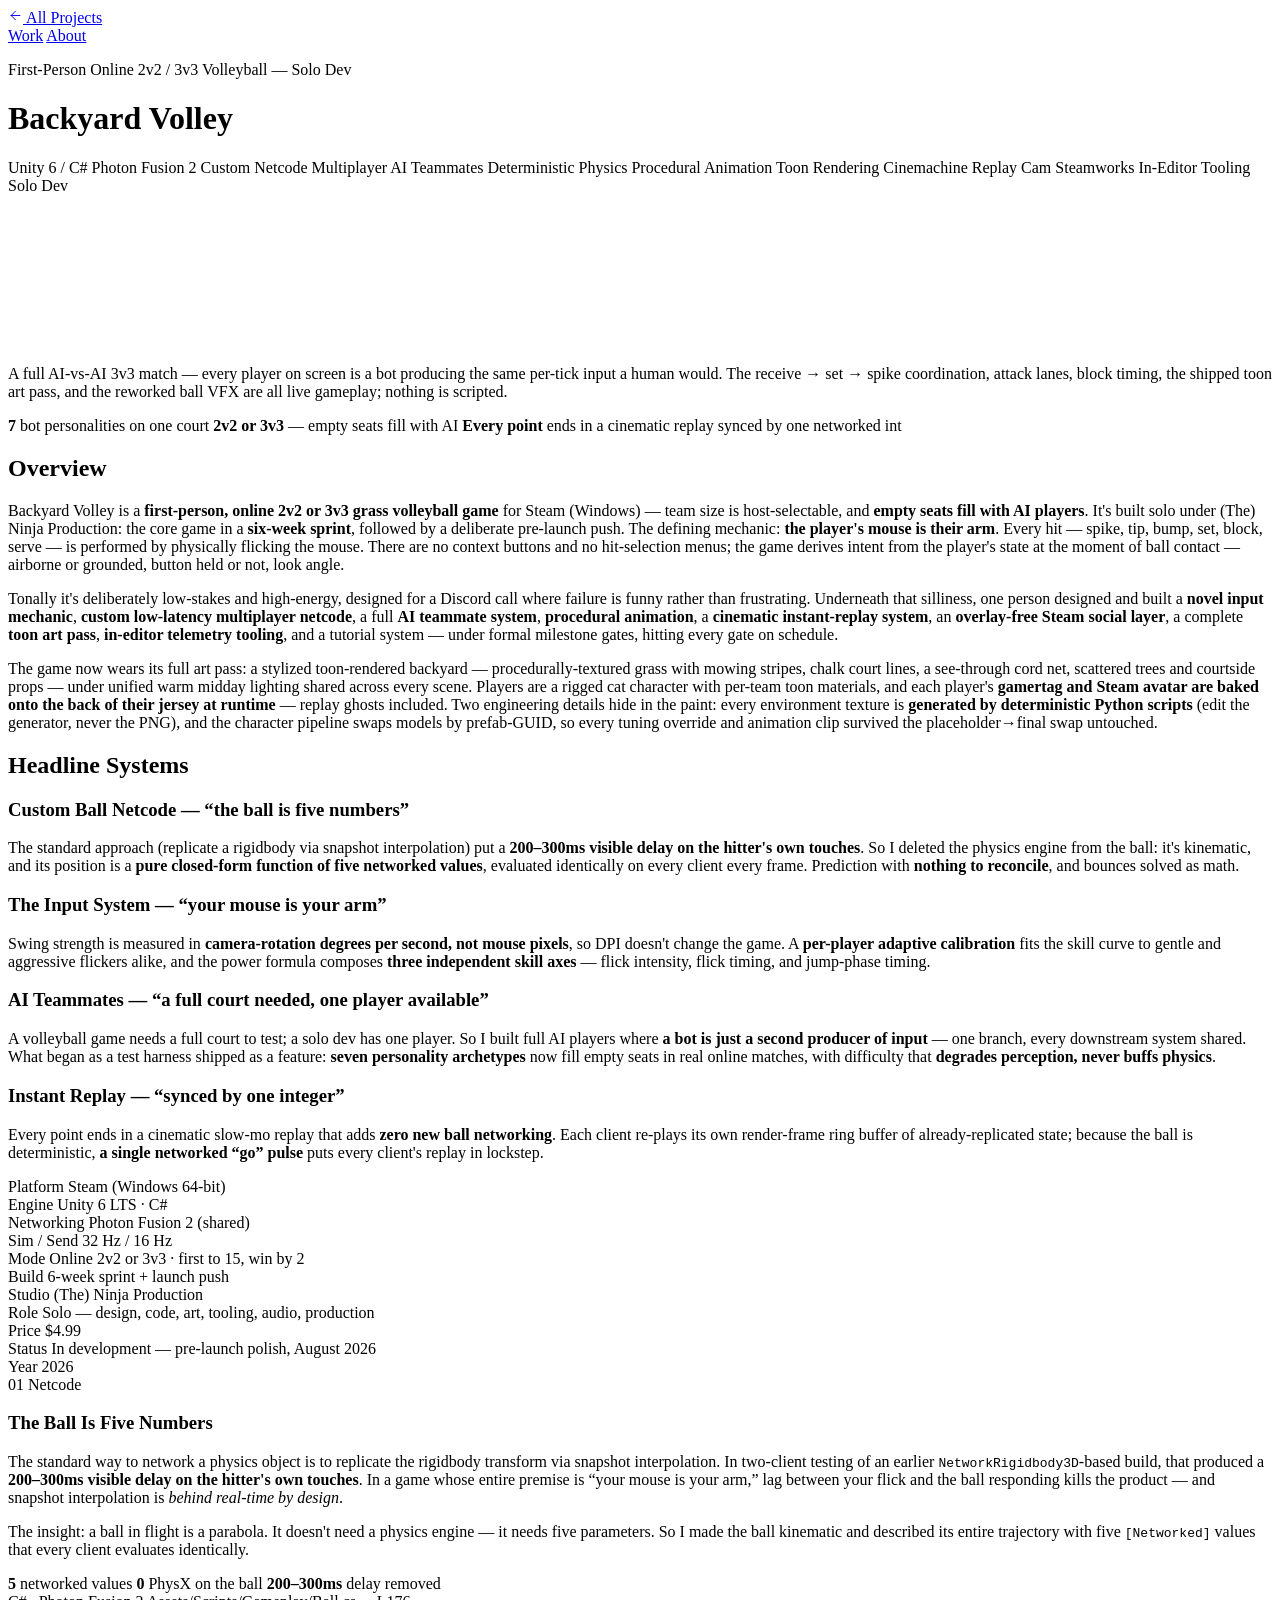
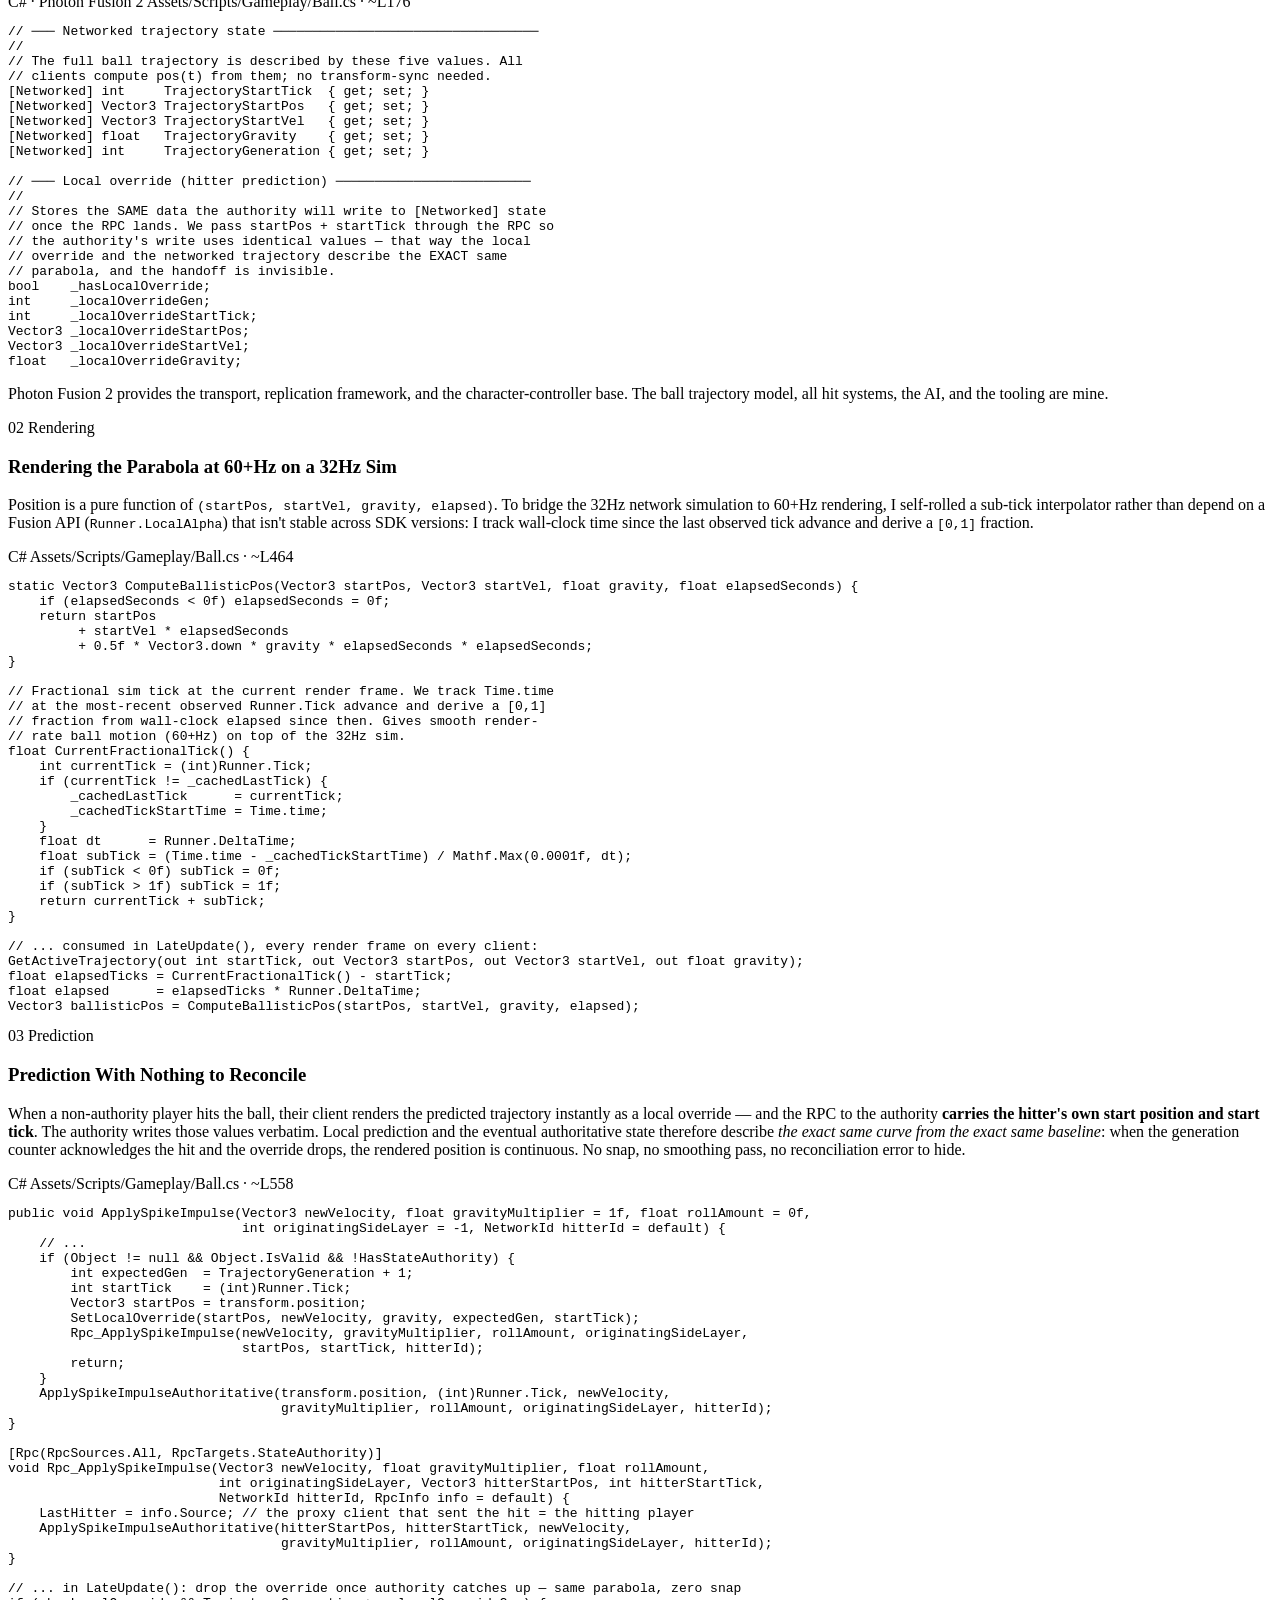
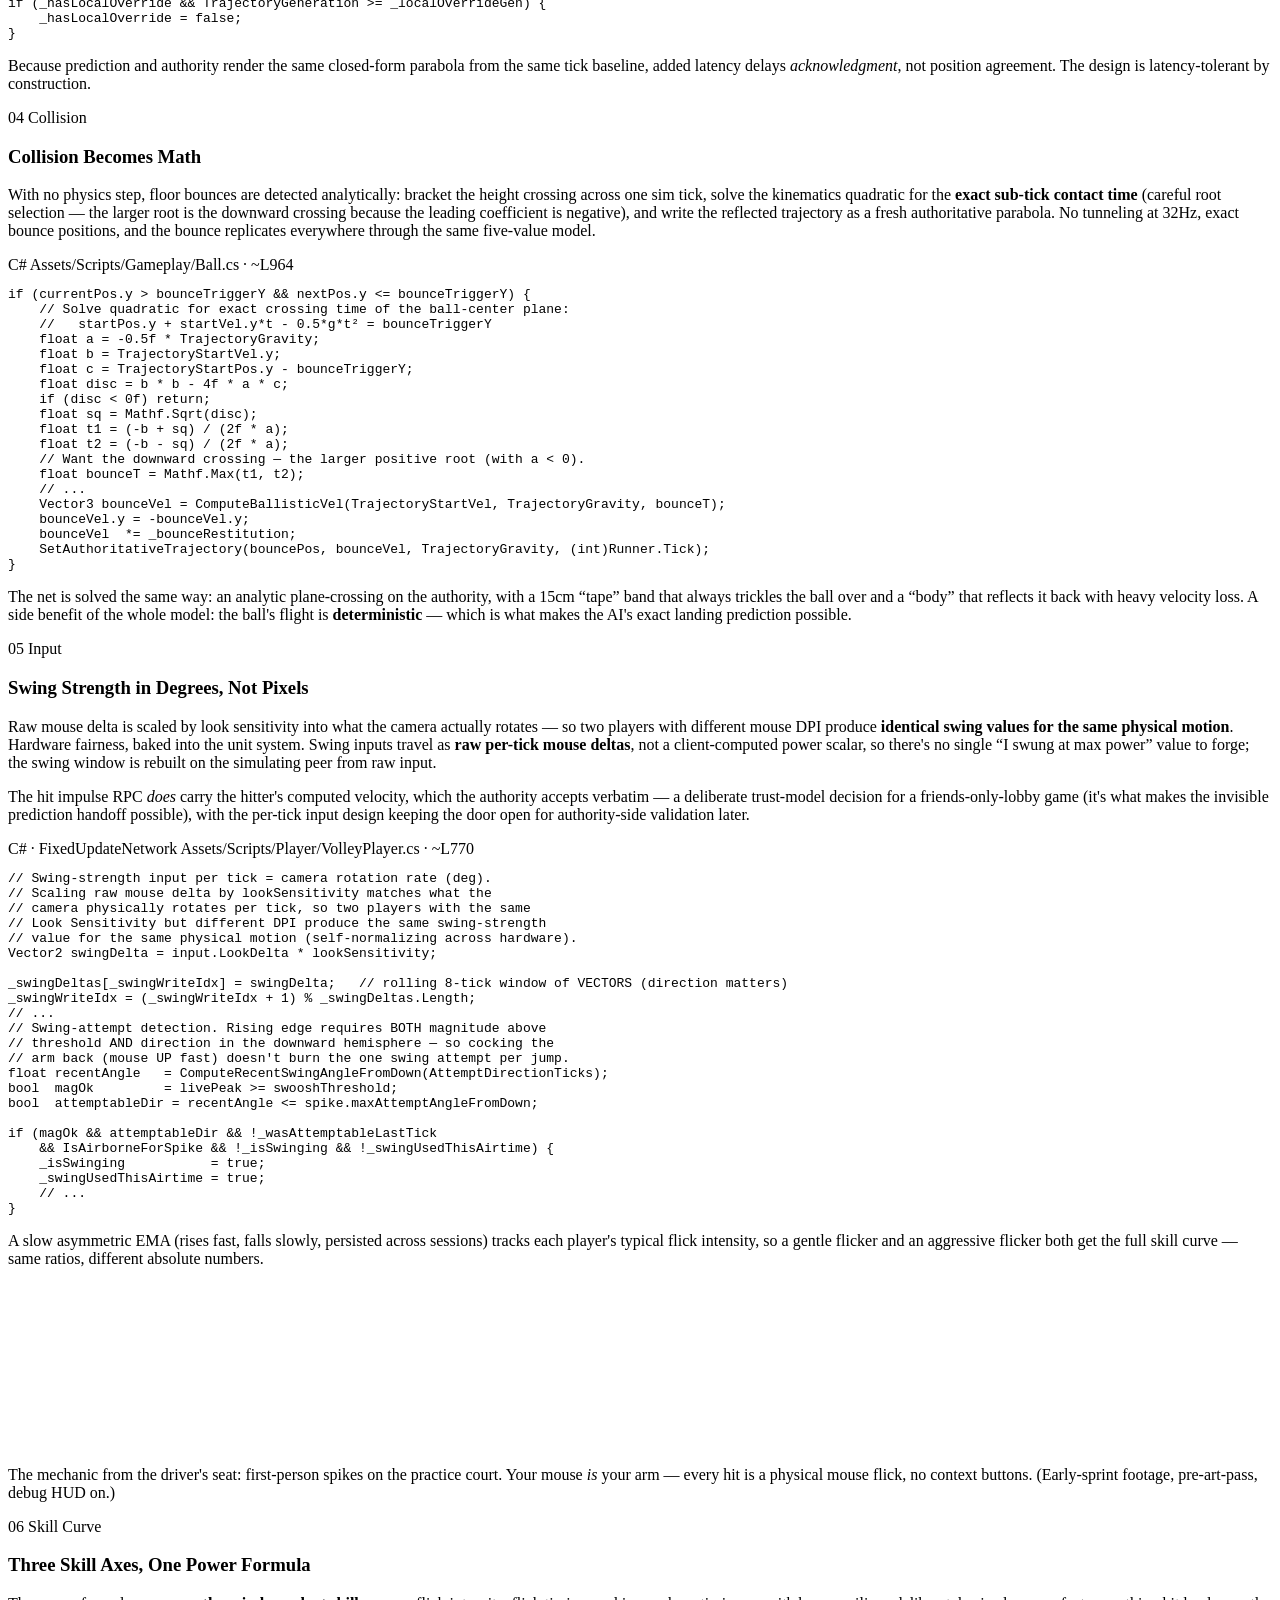
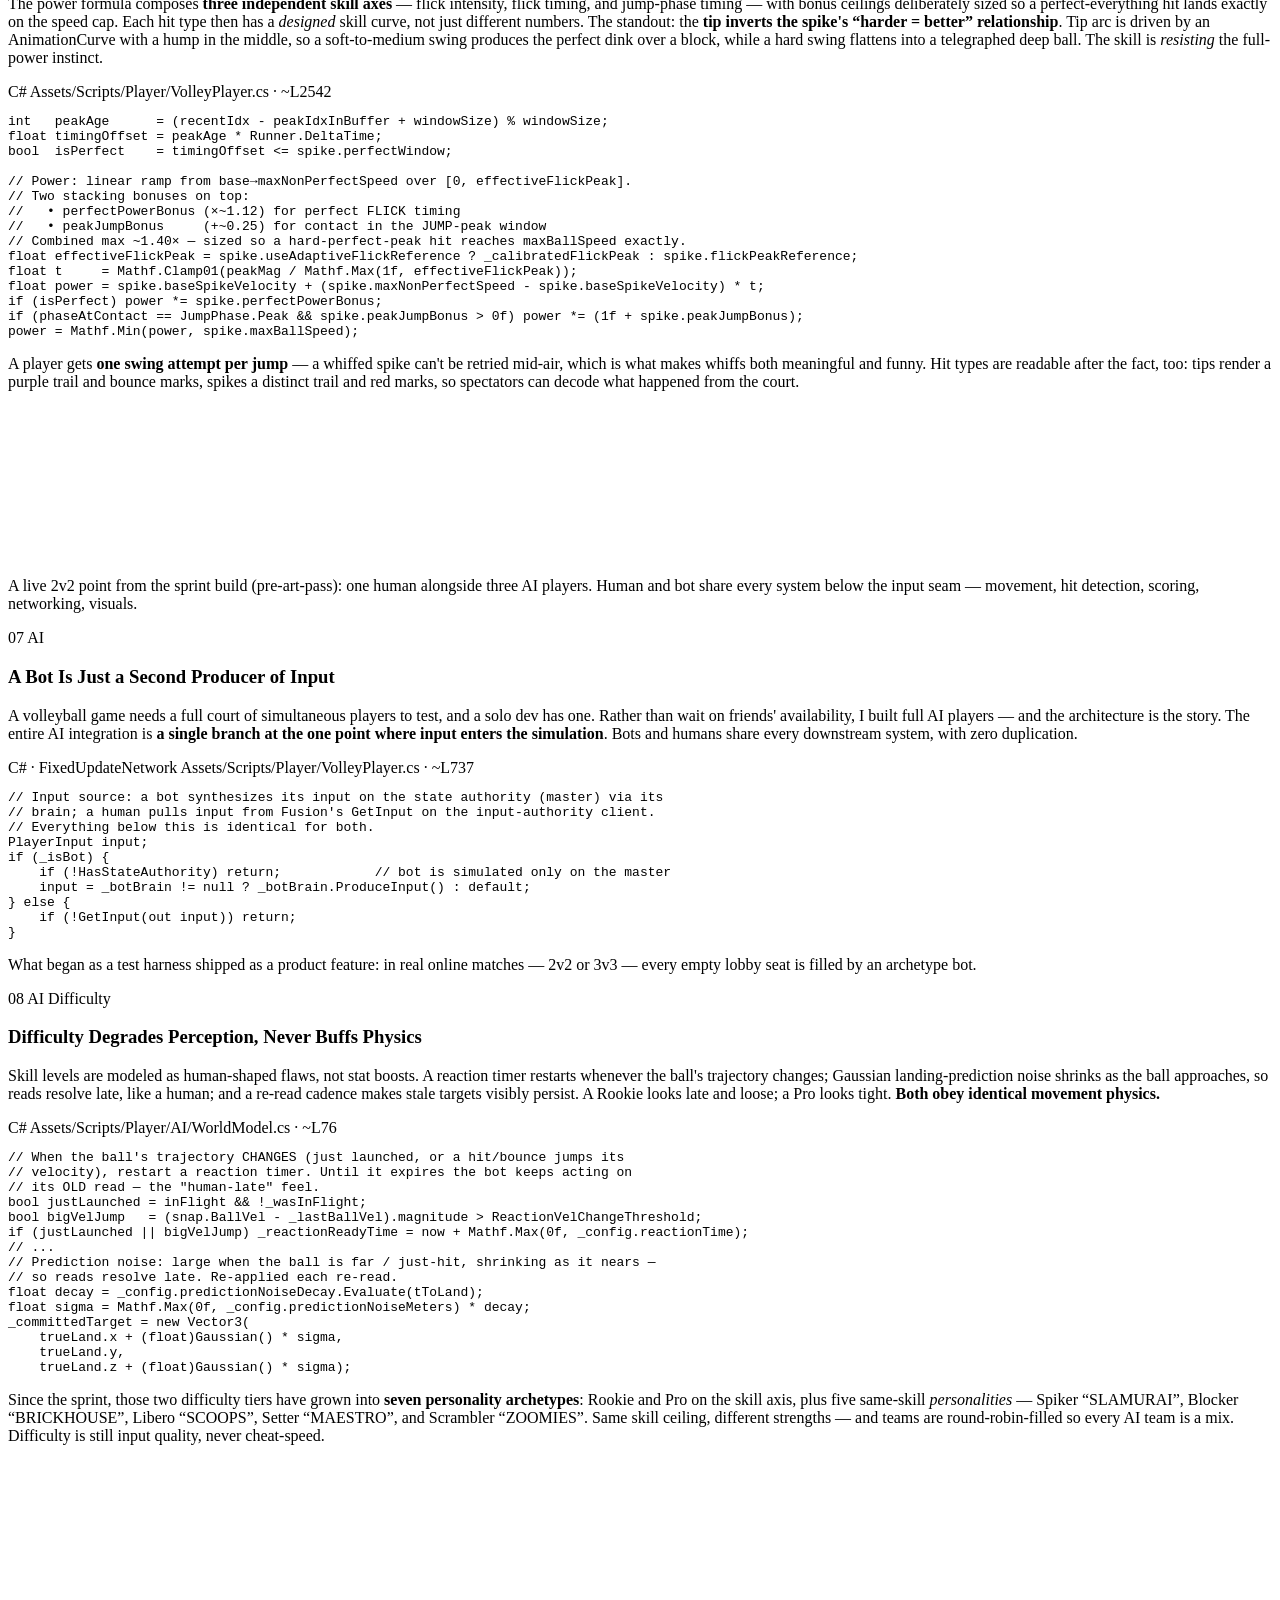
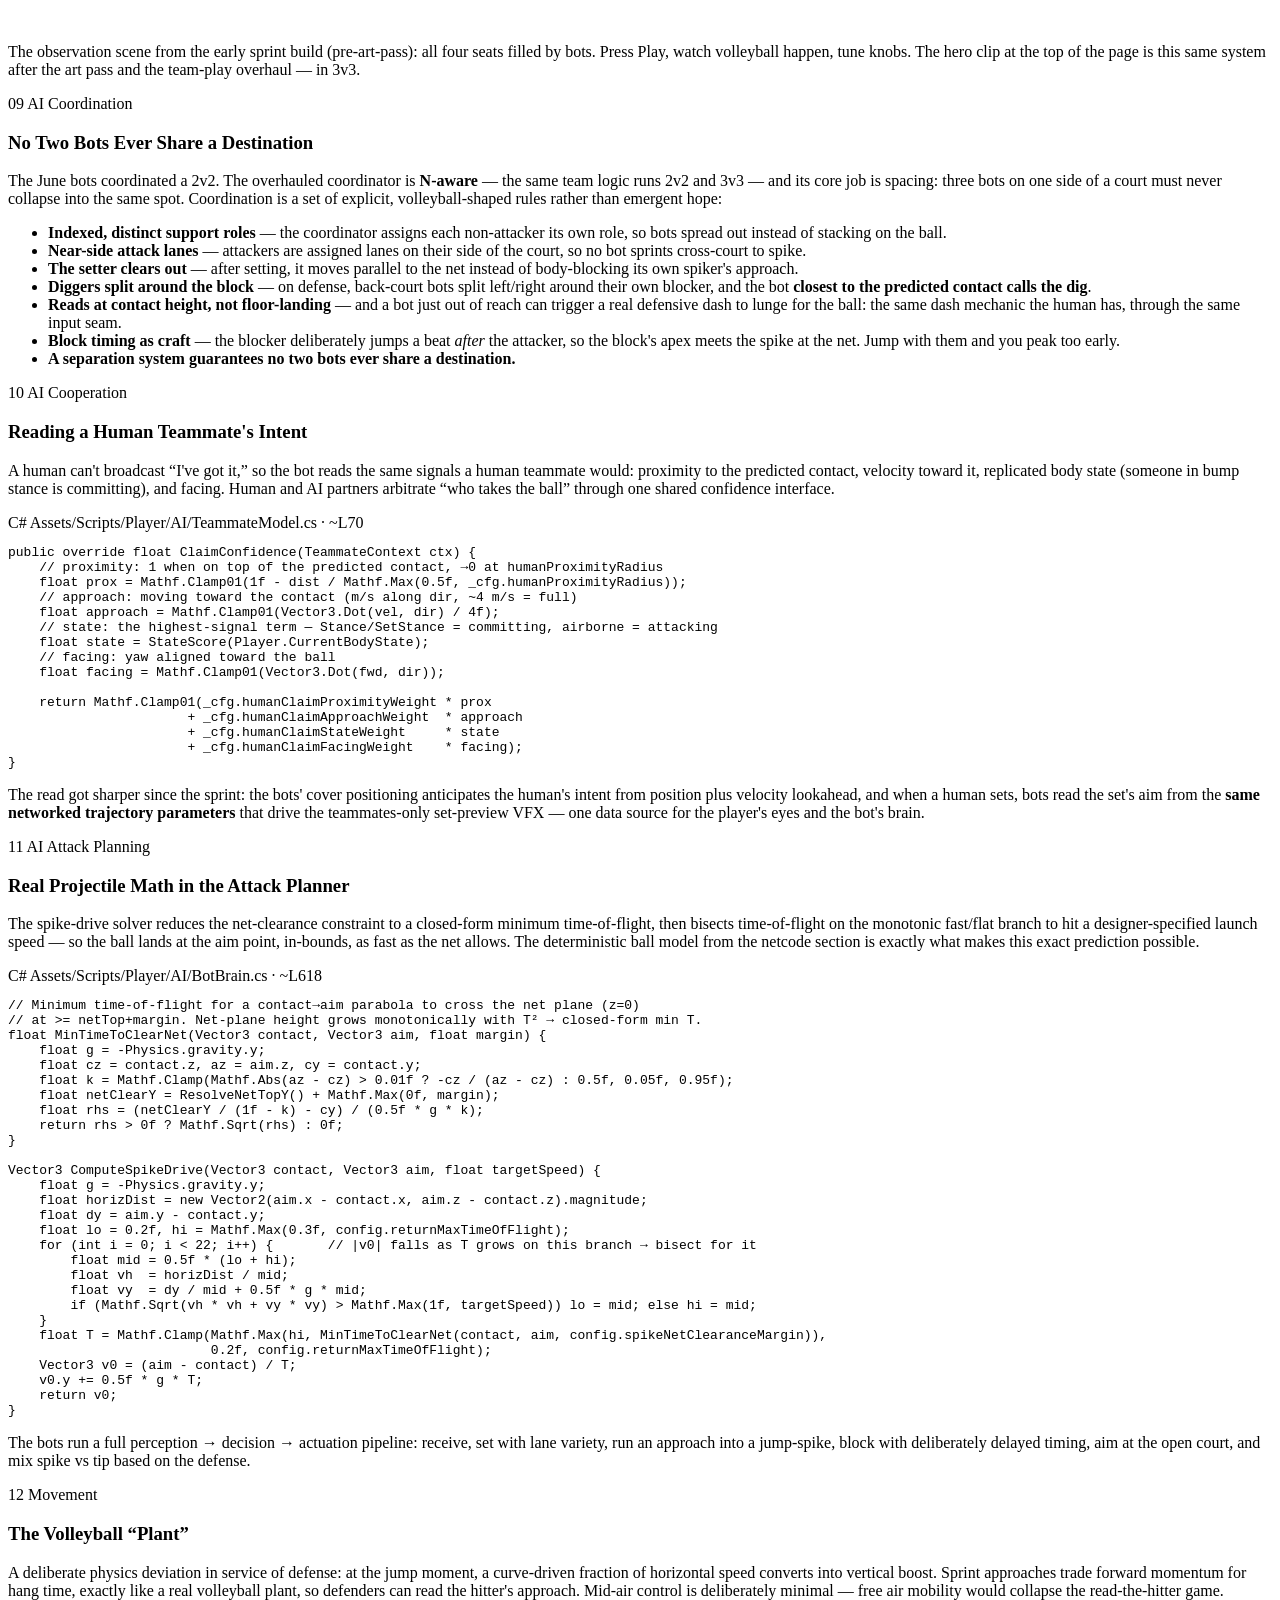
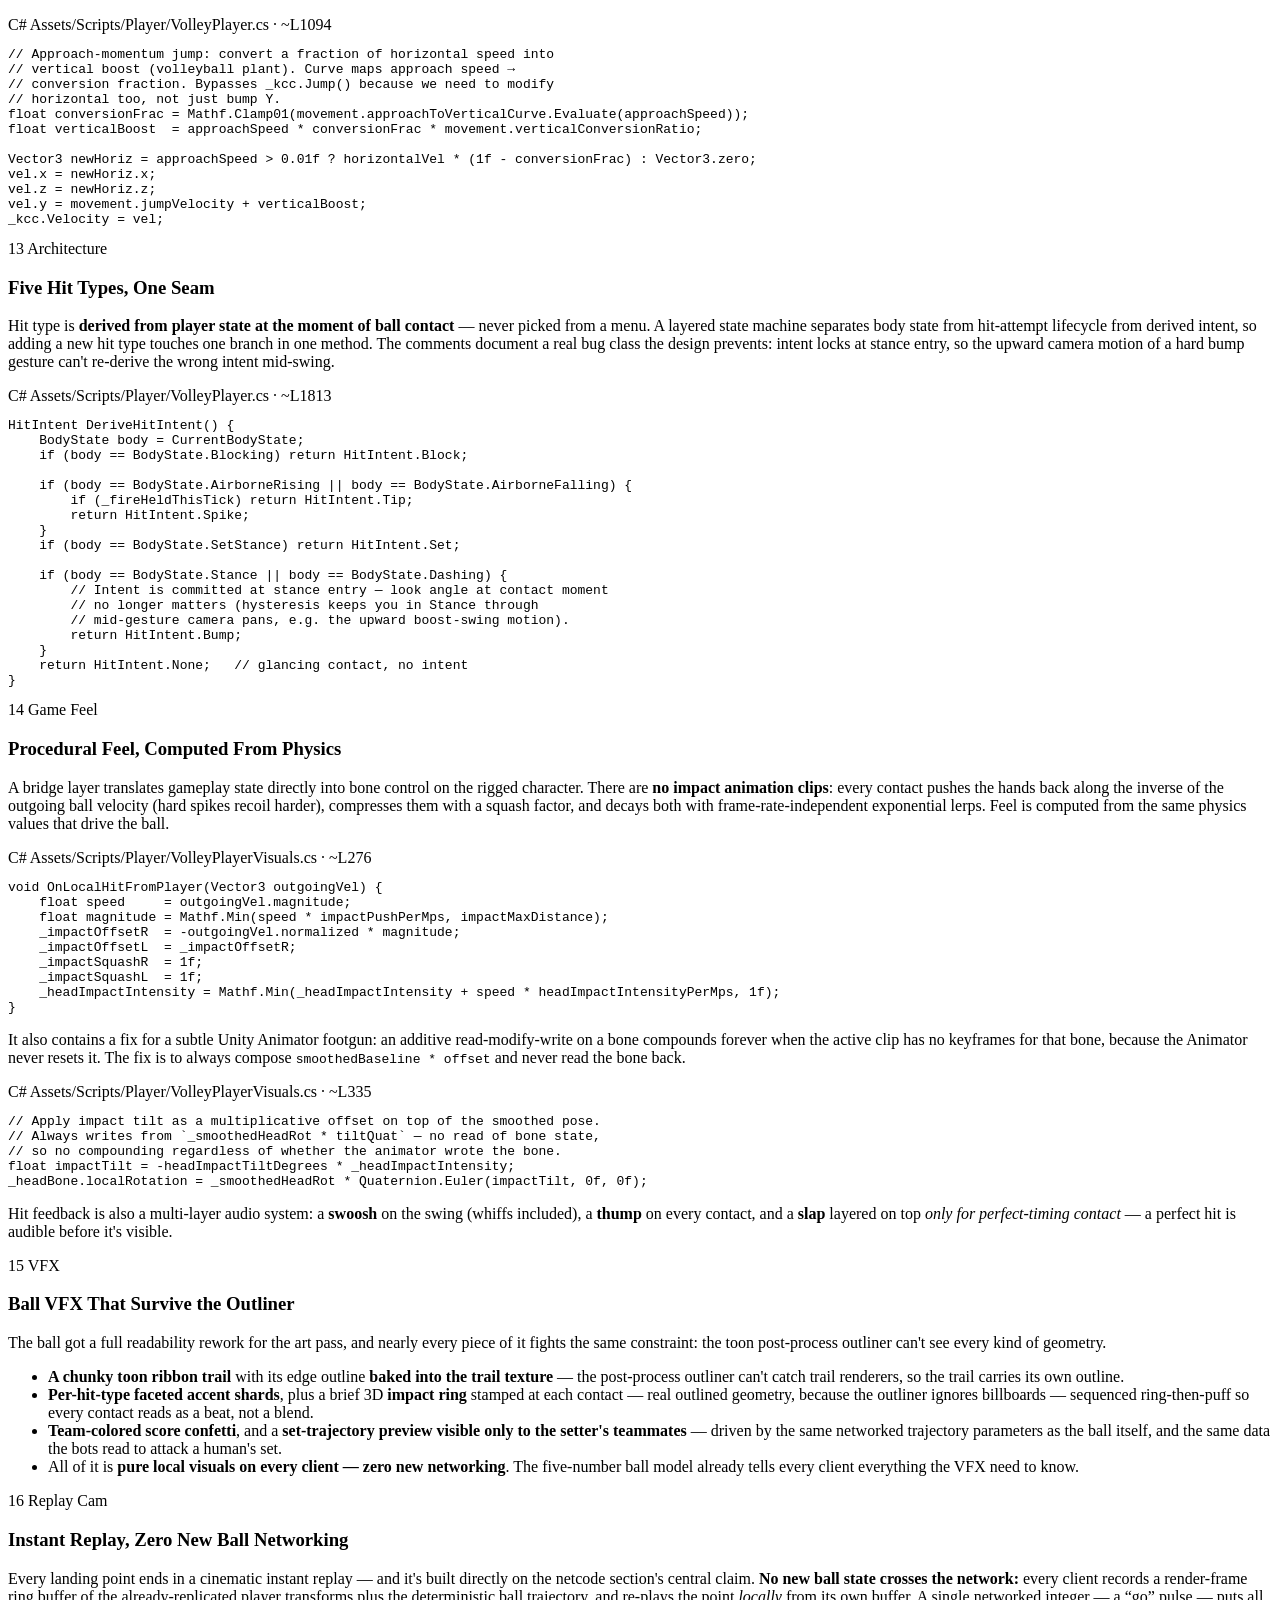
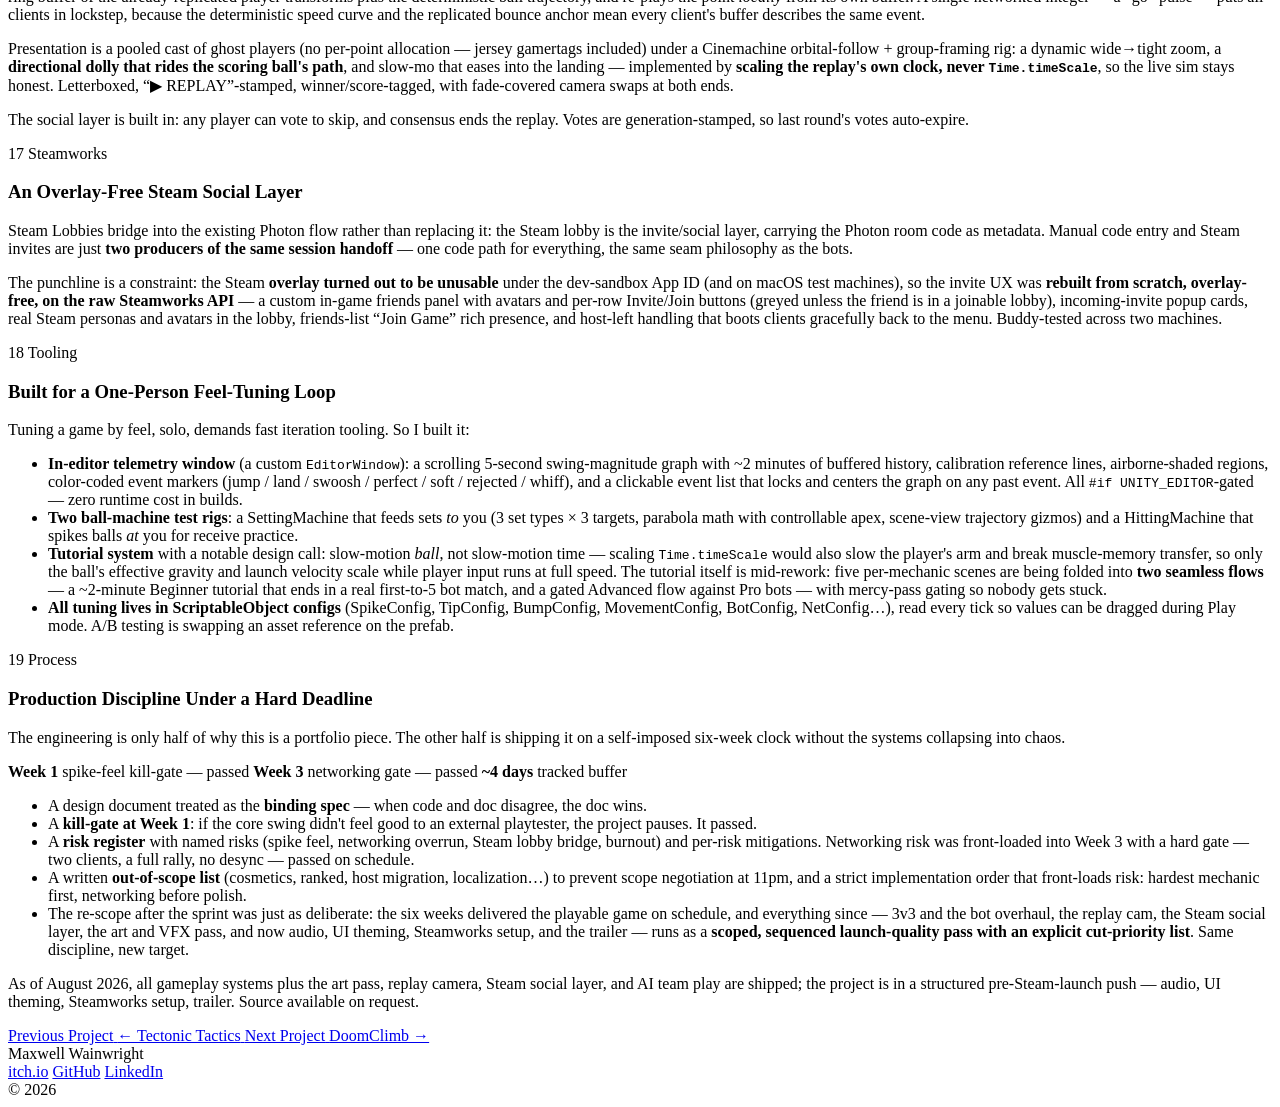
==== projects/backyard-volley.html @ 6219e682 "Update GitHub username to Maxw-Dev across site and resume - Point every GitHub link (hero, footers, " ====
<!DOCTYPE html>
<html lang="en">
<head>
  <meta charset="UTF-8">
  <meta name="viewport" content="width=device-width, initial-scale=1.0">
  <title>Backyard Volley &mdash; Maxwell Wainwright</title>
  <link rel="icon" type="image/svg+xml" href="../favicon.svg">
  <link rel="preconnect" href="https://fonts.googleapis.com">
  <link rel="preconnect" href="https://fonts.gstatic.com" crossorigin>
  <link href="https://fonts.googleapis.com/css2?family=Barlow+Condensed:wght@500;600;700;800&family=IBM+Plex+Mono:wght@300;400;500&display=swap" rel="stylesheet">
  <link rel="stylesheet" href="../css/style.css">
</head>
<body>

  <div class="cursor" id="cursor"></div>
  <div class="cursor-dot" id="cursor-dot"></div>

  <nav class="nav" id="nav">
    <div class="nav-inner">
      <a href="../index.html#projects" class="nav-back">
        <svg width="15" height="15" viewBox="0 0 24 24" fill="none">
          <path d="M19 12H5M12 5l-7 7 7 7" stroke="currentColor" stroke-width="1.5" stroke-linecap="round" stroke-linejoin="round"/>
        </svg>
        All Projects
      </a>
      <div class="nav-links">
        <a href="../index.html#projects" class="nav-link">Work</a>
        <a href="../index.html#about" class="nav-link">About</a>
      </div>
    </div>
  </nav>

  <!-- Hero -->
  <div class="project-hero">
    <p class="project-eyebrow">First-Person Online 2v2 / 3v3 Volleyball &mdash; Solo Dev</p>
    <h1 class="project-title">Backyard Volley</h1>
    <div class="project-tags">
      <span class="project-tag">Unity 6 / C#</span>
      <span class="project-tag">Photon Fusion 2</span>
      <span class="project-tag">Custom Netcode</span>
      <span class="project-tag">Multiplayer</span>
      <span class="project-tag">AI Teammates</span>
      <span class="project-tag">Deterministic Physics</span>
      <span class="project-tag">Procedural Animation</span>
      <span class="project-tag">Toon Rendering</span>
      <span class="project-tag">Cinemachine Replay Cam</span>
      <span class="project-tag">Steamworks</span>
      <span class="project-tag">In-Editor Tooling</span>
      <span class="project-tag">Solo Dev</span>
    </div>
  </div>

  <!-- Hero gameplay video: full 3v3 AI-vs-AI match -->
  <div class="project-media">
    <div class="media-container">
      <video
        src="../assets/volley/clip-bot-match.mp4"
        poster="../assets/volley/clip-bot-match-poster.jpg"
        autoplay muted loop playsinline preload="metadata">
      </video>
    </div>
    <p class="code-caption">A full AI-vs-AI 3v3 match &mdash; every player on screen is a bot producing the same per-tick input a human would. The receive &rarr; set &rarr; spike coordination, attack lanes, block timing, the shipped toon art pass, and the reworked ball VFX are all live gameplay; nothing is scripted.</p>
    <div class="deepdive-stats" style="justify-content: center;">
      <span class="deepdive-stat"><strong>7</strong> bot personalities on one court</span>
      <span class="deepdive-stat"><strong>2v2 or 3v3</strong> &mdash; empty seats fill with AI</span>
      <span class="deepdive-stat"><strong>Every point</strong> ends in a cinematic replay synced by one networked int</span>
    </div>
  </div>

  <!-- Overview + sidebar -->
  <div class="project-content">
    <div class="project-main">
      <div class="project-description">
        <h2>Overview</h2>
        <p>
          Backyard Volley is a <strong>first-person, online 2v2 or 3v3 grass volleyball game</strong> for Steam
          (Windows) &mdash; team size is host-selectable, and <strong>empty seats fill with AI players</strong>. It's
          built solo under (The) Ninja Production: the core game in a <strong>six-week sprint</strong>, followed by a
          deliberate pre-launch push. The defining mechanic: <strong>the player's mouse is their arm</strong>. Every
          hit &mdash; spike, tip, bump, set, block, serve &mdash; is performed by physically flicking the mouse.
          There are no context buttons and no hit-selection menus; the game derives intent from the
          player's state at the moment of ball contact &mdash; airborne or grounded, button held or not,
          look angle.
        </p>
        <p>
          Tonally it's deliberately low-stakes and high-energy, designed for a Discord call where failure
          is funny rather than frustrating. Underneath that silliness, one person designed and built a
          <strong>novel input mechanic</strong>, <strong>custom low-latency multiplayer netcode</strong>, a full
          <strong>AI teammate system</strong>, <strong>procedural animation</strong>, a <strong>cinematic instant-replay system</strong>,
          an <strong>overlay-free Steam social layer</strong>, a complete <strong>toon art pass</strong>, <strong>in-editor telemetry
          tooling</strong>, and a tutorial system &mdash; under formal milestone gates, hitting every gate on schedule.
        </p>
        <p>
          The game now wears its full art pass: a stylized toon-rendered backyard &mdash; procedurally-textured
          grass with mowing stripes, chalk court lines, a see-through cord net, scattered trees and
          courtside props &mdash; under unified warm midday lighting shared across every scene. Players are a
          rigged cat character with per-team toon materials, and each player's <strong>gamertag and Steam
          avatar are baked onto the back of their jersey at runtime</strong> &mdash; replay ghosts included. Two
          engineering details hide in the paint: every environment texture is <strong>generated by
          deterministic Python scripts</strong> (edit the generator, never the PNG), and the character pipeline
          swaps models by prefab-GUID, so every tuning override and animation clip survived the
          placeholder&rarr;final swap untouched.
        </p>
      </div>

      <div class="systems-section">
        <h2>Headline Systems</h2>

        <div class="system-item">
          <h3>Custom Ball Netcode &mdash; &ldquo;the ball is five numbers&rdquo;</h3>
          <p>The standard approach (replicate a rigidbody via snapshot interpolation) put a <strong>200&ndash;300ms visible delay on the hitter's own touches</strong>. So I deleted the physics engine from the ball: it's kinematic, and its position is a <strong>pure closed-form function of five networked values</strong>, evaluated identically on every client every frame. Prediction with <strong>nothing to reconcile</strong>, and bounces solved as math.</p>
        </div>

        <div class="system-item">
          <h3>The Input System &mdash; &ldquo;your mouse is your arm&rdquo;</h3>
          <p>Swing strength is measured in <strong>camera-rotation degrees per second, not mouse pixels</strong>, so DPI doesn't change the game. A <strong>per-player adaptive calibration</strong> fits the skill curve to gentle and aggressive flickers alike, and the power formula composes <strong>three independent skill axes</strong> &mdash; flick intensity, flick timing, and jump-phase timing.</p>
        </div>

        <div class="system-item">
          <h3>AI Teammates &mdash; &ldquo;a full court needed, one player available&rdquo;</h3>
          <p>A volleyball game needs a full court to test; a solo dev has one player. So I built full AI players where <strong>a bot is just a second producer of input</strong> &mdash; one branch, every downstream system shared. What began as a test harness shipped as a feature: <strong>seven personality archetypes</strong> now fill empty seats in real online matches, with difficulty that <strong>degrades perception, never buffs physics</strong>.</p>
        </div>

        <div class="system-item">
          <h3>Instant Replay &mdash; &ldquo;synced by one integer&rdquo;</h3>
          <p>Every point ends in a cinematic slow-mo replay that adds <strong>zero new ball networking</strong>. Each client re-plays its own render-frame ring buffer of already-replicated state; because the ball is deterministic, <strong>a single networked &ldquo;go&rdquo; pulse</strong> puts every client's replay in lockstep.</p>
        </div>
      </div>
    </div>

    <aside class="project-sidebar">
      <div class="sidebar-card">
        <div class="sidebar-item">
          <span class="sidebar-label">Platform</span>
          <span class="sidebar-value">Steam (Windows 64-bit)</span>
        </div>
        <div class="sidebar-item">
          <span class="sidebar-label">Engine</span>
          <span class="sidebar-value">Unity 6 LTS &middot; C#</span>
        </div>
        <div class="sidebar-item">
          <span class="sidebar-label">Networking</span>
          <span class="sidebar-value">Photon Fusion 2 (shared)</span>
        </div>
        <div class="sidebar-item">
          <span class="sidebar-label">Sim / Send</span>
          <span class="sidebar-value">32 Hz / 16 Hz</span>
        </div>
        <div class="sidebar-item">
          <span class="sidebar-label">Mode</span>
          <span class="sidebar-value">Online 2v2 or 3v3 &middot; first to 15, win by 2</span>
        </div>
        <div class="sidebar-divider"></div>
        <div class="sidebar-item">
          <span class="sidebar-label">Build</span>
          <span class="sidebar-value">6-week sprint + launch push</span>
        </div>
        <div class="sidebar-item">
          <span class="sidebar-label">Studio</span>
          <span class="sidebar-value">(The) Ninja Production</span>
        </div>
        <div class="sidebar-item">
          <span class="sidebar-label">Role</span>
          <span class="sidebar-value">Solo &mdash; design, code, art, tooling, audio, production</span>
        </div>
        <div class="sidebar-item">
          <span class="sidebar-label">Price</span>
          <span class="sidebar-value">$4.99</span>
        </div>
        <div class="sidebar-divider"></div>
        <div class="sidebar-item">
          <span class="sidebar-label">Status</span>
          <span class="sidebar-value">In development &mdash; pre-launch polish, August 2026</span>
        </div>
        <div class="sidebar-item">
          <span class="sidebar-label">Year</span>
          <span class="sidebar-value">2026</span>
        </div>
      </div>
    </aside>
  </div>

  <!-- ============================== -->
  <!-- Deep dive: code + media        -->
  <!-- ============================== -->
  <section class="project-deepdive">

    <!-- 01 Ball is five numbers -->
    <div class="deepdive-block">
      <div class="deepdive-meta">
        <span class="deepdive-num">01</span>
        <span class="deepdive-label">Netcode</span>
      </div>
      <div class="deepdive-body">
        <h3>The Ball Is Five Numbers</h3>
        <p>
          The standard way to network a physics object is to replicate the rigidbody transform via
          snapshot interpolation. In two-client testing of an earlier <code>NetworkRigidbody3D</code>-based
          build, that produced a <strong>200&ndash;300ms visible delay on the hitter's own touches</strong>. In a game
          whose entire premise is &ldquo;your mouse is your arm,&rdquo; lag between your flick and the ball
          responding kills the product &mdash; and snapshot interpolation is <em>behind real-time by design</em>.
        </p>
        <p>
          The insight: a ball in flight is a parabola. It doesn't need a physics engine &mdash; it needs five
          parameters. So I made the ball kinematic and described its entire trajectory with five
          <code>[Networked]</code> values that every client evaluates identically.
        </p>
        <div class="deepdive-stats">
          <span class="deepdive-stat"><strong>5</strong> networked values</span>
          <span class="deepdive-stat"><strong>0</strong> PhysX on the ball</span>
          <span class="deepdive-stat"><strong>200&ndash;300ms</strong> delay removed</span>
        </div>

        <div class="code-block">
          <div class="code-block-header">
            <span class="code-block-lang">C# &middot; Photon Fusion 2</span>
            <span class="code-block-file">Assets/Scripts/Gameplay/Ball.cs &middot; ~L176</span>
          </div>
<pre><code>// ─── Networked trajectory state ──────────────────────────────────
//
// The full ball trajectory is described by these five values. All
// clients compute pos(t) from them; no transform-sync needed.
[Networked] int     TrajectoryStartTick  { get; set; }
[Networked] Vector3 TrajectoryStartPos   { get; set; }
[Networked] Vector3 TrajectoryStartVel   { get; set; }
[Networked] float   TrajectoryGravity    { get; set; }
[Networked] int     TrajectoryGeneration { get; set; }

// ─── Local override (hitter prediction) ─────────────────────────
//
// Stores the SAME data the authority will write to [Networked] state
// once the RPC lands. We pass startPos + startTick through the RPC so
// the authority's write uses identical values — that way the local
// override and the networked trajectory describe the EXACT same
// parabola, and the handoff is invisible.
bool    _hasLocalOverride;
int     _localOverrideGen;
int     _localOverrideStartTick;
Vector3 _localOverrideStartPos;
Vector3 _localOverrideStartVel;
float   _localOverrideGravity;</code></pre>
        </div>
        <p class="code-caption">Photon Fusion 2 provides the transport, replication framework, and the character-controller base. The ball trajectory model, all hit systems, the AI, and the tooling are mine.</p>
      </div>
    </div>

    <!-- 02 Rendering the parabola -->
    <div class="deepdive-block">
      <div class="deepdive-meta">
        <span class="deepdive-num">02</span>
        <span class="deepdive-label">Rendering</span>
      </div>
      <div class="deepdive-body">
        <h3>Rendering the Parabola at 60+Hz on a 32Hz Sim</h3>
        <p>
          Position is a pure function of <code>(startPos, startVel, gravity, elapsed)</code>. To bridge the
          32Hz network simulation to 60+Hz rendering, I self-rolled a sub-tick interpolator rather than
          depend on a Fusion API (<code>Runner.LocalAlpha</code>) that isn't stable across SDK versions: I
          track wall-clock time since the last observed tick advance and derive a <code>[0,1]</code> fraction.
        </p>

        <div class="code-block">
          <div class="code-block-header">
            <span class="code-block-lang">C#</span>
            <span class="code-block-file">Assets/Scripts/Gameplay/Ball.cs &middot; ~L464</span>
          </div>
<pre><code>static Vector3 ComputeBallisticPos(Vector3 startPos, Vector3 startVel, float gravity, float elapsedSeconds) {
    if (elapsedSeconds &lt; 0f) elapsedSeconds = 0f;
    return startPos
         + startVel * elapsedSeconds
         + 0.5f * Vector3.down * gravity * elapsedSeconds * elapsedSeconds;
}

// Fractional sim tick at the current render frame. We track Time.time
// at the most-recent observed Runner.Tick advance and derive a [0,1]
// fraction from wall-clock elapsed since then. Gives smooth render-
// rate ball motion (60+Hz) on top of the 32Hz sim.
float CurrentFractionalTick() {
    int currentTick = (int)Runner.Tick;
    if (currentTick != _cachedLastTick) {
        _cachedLastTick      = currentTick;
        _cachedTickStartTime = Time.time;
    }
    float dt      = Runner.DeltaTime;
    float subTick = (Time.time - _cachedTickStartTime) / Mathf.Max(0.0001f, dt);
    if (subTick &lt; 0f) subTick = 0f;
    if (subTick &gt; 1f) subTick = 1f;
    return currentTick + subTick;
}

// ... consumed in LateUpdate(), every render frame on every client:
GetActiveTrajectory(out int startTick, out Vector3 startPos, out Vector3 startVel, out float gravity);
float elapsedTicks = CurrentFractionalTick() - startTick;
float elapsed      = elapsedTicks * Runner.DeltaTime;
Vector3 ballisticPos = ComputeBallisticPos(startPos, startVel, gravity, elapsed);</code></pre>
        </div>
      </div>
    </div>

    <!-- 03 Prediction handoff -->
    <div class="deepdive-block">
      <div class="deepdive-meta">
        <span class="deepdive-num">03</span>
        <span class="deepdive-label">Prediction</span>
      </div>
      <div class="deepdive-body">
        <h3>Prediction With Nothing to Reconcile</h3>
        <p>
          When a non-authority player hits the ball, their client renders the predicted trajectory
          instantly as a local override &mdash; and the RPC to the authority <strong>carries the hitter's own
          start position and start tick</strong>. The authority writes those values verbatim. Local prediction
          and the eventual authoritative state therefore describe <em>the exact same curve from the exact
          same baseline</em>: when the generation counter acknowledges the hit and the override drops, the
          rendered position is continuous. No snap, no smoothing pass, no reconciliation error to hide.
        </p>

        <div class="code-block">
          <div class="code-block-header">
            <span class="code-block-lang">C#</span>
            <span class="code-block-file">Assets/Scripts/Gameplay/Ball.cs &middot; ~L558</span>
          </div>
<pre><code>public void ApplySpikeImpulse(Vector3 newVelocity, float gravityMultiplier = 1f, float rollAmount = 0f,
                              int originatingSideLayer = -1, NetworkId hitterId = default) {
    // ...
    if (Object != null &amp;&amp; Object.IsValid &amp;&amp; !HasStateAuthority) {
        int expectedGen  = TrajectoryGeneration + 1;
        int startTick    = (int)Runner.Tick;
        Vector3 startPos = transform.position;
        SetLocalOverride(startPos, newVelocity, gravity, expectedGen, startTick);
        Rpc_ApplySpikeImpulse(newVelocity, gravityMultiplier, rollAmount, originatingSideLayer,
                              startPos, startTick, hitterId);
        return;
    }
    ApplySpikeImpulseAuthoritative(transform.position, (int)Runner.Tick, newVelocity,
                                   gravityMultiplier, rollAmount, originatingSideLayer, hitterId);
}

[Rpc(RpcSources.All, RpcTargets.StateAuthority)]
void Rpc_ApplySpikeImpulse(Vector3 newVelocity, float gravityMultiplier, float rollAmount,
                           int originatingSideLayer, Vector3 hitterStartPos, int hitterStartTick,
                           NetworkId hitterId, RpcInfo info = default) {
    LastHitter = info.Source; // the proxy client that sent the hit = the hitting player
    ApplySpikeImpulseAuthoritative(hitterStartPos, hitterStartTick, newVelocity,
                                   gravityMultiplier, rollAmount, originatingSideLayer, hitterId);
}

// ... in LateUpdate(): drop the override once authority catches up — same parabola, zero snap
if (_hasLocalOverride &amp;&amp; TrajectoryGeneration &gt;= _localOverrideGen) {
    _hasLocalOverride = false;
}</code></pre>
        </div>
        <p class="code-caption">Because prediction and authority render the same closed-form parabola from the same tick baseline, added latency delays <em>acknowledgment</em>, not position agreement. The design is latency-tolerant by construction.</p>
      </div>
    </div>

    <!-- 04 Collision becomes math -->
    <div class="deepdive-block">
      <div class="deepdive-meta">
        <span class="deepdive-num">04</span>
        <span class="deepdive-label">Collision</span>
      </div>
      <div class="deepdive-body">
        <h3>Collision Becomes Math</h3>
        <p>
          With no physics step, floor bounces are detected analytically: bracket the height crossing
          across one sim tick, solve the kinematics quadratic for the <strong>exact sub-tick contact time</strong>
          (careful root selection &mdash; the larger root is the downward crossing because the leading
          coefficient is negative), and write the reflected trajectory as a fresh authoritative parabola.
          No tunneling at 32Hz, exact bounce positions, and the bounce replicates everywhere through the
          same five-value model.
        </p>

        <div class="code-block">
          <div class="code-block-header">
            <span class="code-block-lang">C#</span>
            <span class="code-block-file">Assets/Scripts/Gameplay/Ball.cs &middot; ~L964</span>
          </div>
<pre><code>if (currentPos.y &gt; bounceTriggerY &amp;&amp; nextPos.y &lt;= bounceTriggerY) {
    // Solve quadratic for exact crossing time of the ball-center plane:
    //   startPos.y + startVel.y*t - 0.5*g*t² = bounceTriggerY
    float a = -0.5f * TrajectoryGravity;
    float b = TrajectoryStartVel.y;
    float c = TrajectoryStartPos.y - bounceTriggerY;
    float disc = b * b - 4f * a * c;
    if (disc &lt; 0f) return;
    float sq = Mathf.Sqrt(disc);
    float t1 = (-b + sq) / (2f * a);
    float t2 = (-b - sq) / (2f * a);
    // Want the downward crossing — the larger positive root (with a &lt; 0).
    float bounceT = Mathf.Max(t1, t2);
    // ...
    Vector3 bounceVel = ComputeBallisticVel(TrajectoryStartVel, TrajectoryGravity, bounceT);
    bounceVel.y = -bounceVel.y;
    bounceVel  *= _bounceRestitution;
    SetAuthoritativeTrajectory(bouncePos, bounceVel, TrajectoryGravity, (int)Runner.Tick);
}</code></pre>
        </div>
        <p class="code-caption">The net is solved the same way: an analytic plane-crossing on the authority, with a 15cm &ldquo;tape&rdquo; band that always trickles the ball over and a &ldquo;body&rdquo; that reflects it back with heavy velocity loss. A side benefit of the whole model: the ball's flight is <strong>deterministic</strong> &mdash; which is what makes the AI's exact landing prediction possible.</p>
      </div>
    </div>

    <!-- 05 Swing strength -->
    <div class="deepdive-block">
      <div class="deepdive-meta">
        <span class="deepdive-num">05</span>
        <span class="deepdive-label">Input</span>
      </div>
      <div class="deepdive-body">
        <h3>Swing Strength in Degrees, Not Pixels</h3>
        <p>
          Raw mouse delta is scaled by look sensitivity into what the camera actually rotates &mdash; so two
          players with different mouse DPI produce <strong>identical swing values for the same physical
          motion</strong>. Hardware fairness, baked into the unit system. Swing inputs travel as <strong>raw per-tick
          mouse deltas</strong>, not a client-computed power scalar, so there's no single &ldquo;I swung at max power&rdquo;
          value to forge; the swing window is rebuilt on the simulating peer from raw input.
        </p>
        <p>
          The hit impulse RPC <em>does</em> carry the hitter's computed velocity, which the authority accepts
          verbatim &mdash; a deliberate trust-model decision for a friends-only-lobby game (it's what makes the
          invisible prediction handoff possible), with the per-tick input design keeping the door open for
          authority-side validation later.
        </p>

        <div class="code-block">
          <div class="code-block-header">
            <span class="code-block-lang">C# &middot; FixedUpdateNetwork</span>
            <span class="code-block-file">Assets/Scripts/Player/VolleyPlayer.cs &middot; ~L770</span>
          </div>
<pre><code>// Swing-strength input per tick = camera rotation rate (deg).
// Scaling raw mouse delta by lookSensitivity matches what the
// camera physically rotates per tick, so two players with the same
// Look Sensitivity but different DPI produce the same swing-strength
// value for the same physical motion (self-normalizing across hardware).
Vector2 swingDelta = input.LookDelta * lookSensitivity;

_swingDeltas[_swingWriteIdx] = swingDelta;   // rolling 8-tick window of VECTORS (direction matters)
_swingWriteIdx = (_swingWriteIdx + 1) % _swingDeltas.Length;
// ...
// Swing-attempt detection. Rising edge requires BOTH magnitude above
// threshold AND direction in the downward hemisphere — so cocking the
// arm back (mouse UP fast) doesn't burn the one swing attempt per jump.
float recentAngle   = ComputeRecentSwingAngleFromDown(AttemptDirectionTicks);
bool  magOk         = livePeak &gt;= swooshThreshold;
bool  attemptableDir = recentAngle &lt;= spike.maxAttemptAngleFromDown;

if (magOk &amp;&amp; attemptableDir &amp;&amp; !_wasAttemptableLastTick
    &amp;&amp; IsAirborneForSpike &amp;&amp; !_isSwinging &amp;&amp; !_swingUsedThisAirtime) {
    _isSwinging           = true;
    _swingUsedThisAirtime = true;
    // ...
}</code></pre>
        </div>
        <p class="code-caption">A slow asymmetric EMA (rises fast, falls slowly, persisted across sessions) tracks each player's typical flick intensity, so a gentle flicker and an aggressive flicker both get the full skill curve &mdash; same ratios, different absolute numbers.</p>

        <div class="media-container" style="margin-top: 28px;">
          <video
            src="../assets/volley/clip-spike-rally.mp4"
            poster="../assets/volley/clip-spike-rally-poster.jpg"
            autoplay muted loop playsinline preload="metadata">
          </video>
        </div>
        <p class="code-caption">The mechanic from the driver's seat: first-person spikes on the practice court. Your mouse <em>is</em> your arm &mdash; every hit is a physical mouse flick, no context buttons. (Early-sprint footage, pre-art-pass, debug HUD on.)</p>
      </div>
    </div>

    <!-- 06 Power formula -->
    <div class="deepdive-block">
      <div class="deepdive-meta">
        <span class="deepdive-num">06</span>
        <span class="deepdive-label">Skill Curve</span>
      </div>
      <div class="deepdive-body">
        <h3>Three Skill Axes, One Power Formula</h3>
        <p>
          The power formula composes <strong>three independent skill axes</strong> &mdash; flick intensity, flick
          timing, and jump-phase timing &mdash; with bonus ceilings deliberately sized so a perfect-everything
          hit lands exactly on the speed cap. Each hit type then has a <em>designed</em> skill curve, not just
          different numbers. The standout: the <strong>tip inverts the spike's &ldquo;harder = better&rdquo; relationship</strong>.
          Tip arc is driven by an AnimationCurve with a hump in the middle, so a soft-to-medium swing
          produces the perfect dink over a block, while a hard swing flattens into a telegraphed deep ball.
          The skill is <em>resisting</em> the full-power instinct.
        </p>

        <div class="code-block">
          <div class="code-block-header">
            <span class="code-block-lang">C#</span>
            <span class="code-block-file">Assets/Scripts/Player/VolleyPlayer.cs &middot; ~L2542</span>
          </div>
<pre><code>int   peakAge      = (recentIdx - peakIdxInBuffer + windowSize) % windowSize;
float timingOffset = peakAge * Runner.DeltaTime;
bool  isPerfect    = timingOffset &lt;= spike.perfectWindow;

// Power: linear ramp from base→maxNonPerfectSpeed over [0, effectiveFlickPeak].
// Two stacking bonuses on top:
//   • perfectPowerBonus (×~1.12) for perfect FLICK timing
//   • peakJumpBonus     (+~0.25) for contact in the JUMP-peak window
// Combined max ~1.40× — sized so a hard-perfect-peak hit reaches maxBallSpeed exactly.
float effectiveFlickPeak = spike.useAdaptiveFlickReference ? _calibratedFlickPeak : spike.flickPeakReference;
float t     = Mathf.Clamp01(peakMag / Mathf.Max(1f, effectiveFlickPeak));
float power = spike.baseSpikeVelocity + (spike.maxNonPerfectSpeed - spike.baseSpikeVelocity) * t;
if (isPerfect) power *= spike.perfectPowerBonus;
if (phaseAtContact == JumpPhase.Peak &amp;&amp; spike.peakJumpBonus &gt; 0f) power *= (1f + spike.peakJumpBonus);
power = Mathf.Min(power, spike.maxBallSpeed);</code></pre>
        </div>
        <p class="code-caption">A player gets <strong>one swing attempt per jump</strong> &mdash; a whiffed spike can't be retried mid-air, which is what makes whiffs both meaningful and funny. Hit types are readable after the fact, too: tips render a purple trail and bounce marks, spikes a distinct trail and red marks, so spectators can decode what happened from the court.</p>
      </div>
    </div>

    <!-- Mid-page gameplay video: human + bots -->
    <div class="project-media">
      <div class="media-container">
        <video
          src="../assets/volley/clip-player-match.mp4"
          poster="../assets/volley/clip-player-match-poster.jpg"
          autoplay muted loop playsinline preload="metadata">
        </video>
      </div>
      <p class="code-caption">A live 2v2 point from the sprint build (pre-art-pass): one human alongside three AI players. Human and bot share every system below the input seam &mdash; movement, hit detection, scoring, networking, visuals.</p>
    </div>

    <!-- 07 Bot is a second input producer -->
    <div class="deepdive-block">
      <div class="deepdive-meta">
        <span class="deepdive-num">07</span>
        <span class="deepdive-label">AI</span>
      </div>
      <div class="deepdive-body">
        <h3>A Bot Is Just a Second Producer of Input</h3>
        <p>
          A volleyball game needs a full court of simultaneous players to test, and a solo dev has one.
          Rather than wait on friends' availability, I built full AI players &mdash; and the architecture is
          the story. The entire AI integration is <strong>a single branch at the one point where input enters
          the simulation</strong>. Bots and humans share every downstream system, with zero duplication.
        </p>

        <div class="code-block">
          <div class="code-block-header">
            <span class="code-block-lang">C# &middot; FixedUpdateNetwork</span>
            <span class="code-block-file">Assets/Scripts/Player/VolleyPlayer.cs &middot; ~L737</span>
          </div>
<pre><code>// Input source: a bot synthesizes its input on the state authority (master) via its
// brain; a human pulls input from Fusion's GetInput on the input-authority client.
// Everything below this is identical for both.
PlayerInput input;
if (_isBot) {
    if (!HasStateAuthority) return;            // bot is simulated only on the master
    input = _botBrain != null ? _botBrain.ProduceInput() : default;
} else {
    if (!GetInput(out input)) return;
}</code></pre>
        </div>
        <p class="code-caption">What began as a test harness shipped as a product feature: in real online matches &mdash; 2v2 or 3v3 &mdash; every empty lobby seat is filled by an archetype bot.</p>
      </div>
    </div>

    <!-- 08 Difficulty degrades perception -->
    <div class="deepdive-block">
      <div class="deepdive-meta">
        <span class="deepdive-num">08</span>
        <span class="deepdive-label">AI Difficulty</span>
      </div>
      <div class="deepdive-body">
        <h3>Difficulty Degrades Perception, Never Buffs Physics</h3>
        <p>
          Skill levels are modeled as human-shaped flaws, not stat boosts. A reaction timer restarts
          whenever the ball's trajectory changes; Gaussian landing-prediction noise shrinks as the ball
          approaches, so reads resolve late, like a human; and a re-read cadence makes stale targets
          visibly persist. A Rookie looks late and loose; a Pro looks tight. <strong>Both obey identical
          movement physics.</strong>
        </p>

        <div class="code-block">
          <div class="code-block-header">
            <span class="code-block-lang">C#</span>
            <span class="code-block-file">Assets/Scripts/Player/AI/WorldModel.cs &middot; ~L76</span>
          </div>
<pre><code>// When the ball's trajectory CHANGES (just launched, or a hit/bounce jumps its
// velocity), restart a reaction timer. Until it expires the bot keeps acting on
// its OLD read — the "human-late" feel.
bool justLaunched = inFlight &amp;&amp; !_wasInFlight;
bool bigVelJump   = (snap.BallVel - _lastBallVel).magnitude &gt; ReactionVelChangeThreshold;
if (justLaunched || bigVelJump) _reactionReadyTime = now + Mathf.Max(0f, _config.reactionTime);
// ...
// Prediction noise: large when the ball is far / just-hit, shrinking as it nears —
// so reads resolve late. Re-applied each re-read.
float decay = _config.predictionNoiseDecay.Evaluate(tToLand);
float sigma = Mathf.Max(0f, _config.predictionNoiseMeters) * decay;
_committedTarget = new Vector3(
    trueLand.x + (float)Gaussian() * sigma,
    trueLand.y,
    trueLand.z + (float)Gaussian() * sigma);</code></pre>
        </div>
        <p>
          Since the sprint, those two difficulty tiers have grown into <strong>seven personality
          archetypes</strong>: Rookie and Pro on the skill axis, plus five same-skill <em>personalities</em> &mdash;
          Spiker &ldquo;SLAMURAI&rdquo;, Blocker &ldquo;BRICKHOUSE&rdquo;, Libero &ldquo;SCOOPS&rdquo;, Setter
          &ldquo;MAESTRO&rdquo;, and Scrambler &ldquo;ZOOMIES&rdquo;. Same skill ceiling, different strengths
          &mdash; and teams are round-robin-filled so every AI team is a mix. Difficulty is still input
          quality, never cheat-speed.
        </p>

        <div class="media-container" style="margin-top: 28px;">
          <video
            src="../assets/volley/clip-bots-rally.mp4"
            poster="../assets/volley/clip-bots-rally-poster.jpg"
            autoplay muted loop playsinline preload="metadata">
          </video>
        </div>
        <p class="code-caption">The observation scene from the early sprint build (pre-art-pass): all four seats filled by bots. Press Play, watch volleyball happen, tune knobs. The hero clip at the top of the page is this same system after the art pass and the team-play overhaul &mdash; in 3v3.</p>
      </div>
    </div>

    <!-- 09 Team coordination -->
    <div class="deepdive-block">
      <div class="deepdive-meta">
        <span class="deepdive-num">09</span>
        <span class="deepdive-label">AI Coordination</span>
      </div>
      <div class="deepdive-body">
        <h3>No Two Bots Ever Share a Destination</h3>
        <p>
          The June bots coordinated a 2v2. The overhauled coordinator is <strong>N-aware</strong> &mdash; the same
          team logic runs 2v2 and 3v3 &mdash; and its core job is spacing: three bots on one side of a court
          must never collapse into the same spot. Coordination is a set of explicit, volleyball-shaped
          rules rather than emergent hope:
        </p>
        <ul class="deepdive-list">
          <li><strong>Indexed, distinct support roles</strong> &mdash; the coordinator assigns each non-attacker its own role, so bots spread out instead of stacking on the ball.</li>
          <li><strong>Near-side attack lanes</strong> &mdash; attackers are assigned lanes on their side of the court, so no bot sprints cross-court to spike.</li>
          <li><strong>The setter clears out</strong> &mdash; after setting, it moves parallel to the net instead of body-blocking its own spiker's approach.</li>
          <li><strong>Diggers split around the block</strong> &mdash; on defense, back-court bots split left/right around their own blocker, and the bot <strong>closest to the predicted contact calls the dig</strong>.</li>
          <li><strong>Reads at contact height, not floor-landing</strong> &mdash; and a bot just out of reach can trigger a real defensive dash to lunge for the ball: the same dash mechanic the human has, through the same input seam.</li>
          <li><strong>Block timing as craft</strong> &mdash; the blocker deliberately jumps a beat <em>after</em> the attacker, so the block's apex meets the spike at the net. Jump with them and you peak too early.</li>
          <li><strong>A separation system guarantees no two bots ever share a destination.</strong></li>
        </ul>
      </div>
    </div>

    <!-- 10 Reading a teammate -->
    <div class="deepdive-block">
      <div class="deepdive-meta">
        <span class="deepdive-num">10</span>
        <span class="deepdive-label">AI Cooperation</span>
      </div>
      <div class="deepdive-body">
        <h3>Reading a Human Teammate's Intent</h3>
        <p>
          A human can't broadcast &ldquo;I've got it,&rdquo; so the bot reads the same signals a human teammate
          would: proximity to the predicted contact, velocity toward it, replicated body state (someone in
          bump stance is committing), and facing. Human and AI partners arbitrate &ldquo;who takes the ball&rdquo;
          through one shared confidence interface.
        </p>

        <div class="code-block">
          <div class="code-block-header">
            <span class="code-block-lang">C#</span>
            <span class="code-block-file">Assets/Scripts/Player/AI/TeammateModel.cs &middot; ~L70</span>
          </div>
<pre><code>public override float ClaimConfidence(TeammateContext ctx) {
    // proximity: 1 when on top of the predicted contact, →0 at humanProximityRadius
    float prox = Mathf.Clamp01(1f - dist / Mathf.Max(0.5f, _cfg.humanProximityRadius));
    // approach: moving toward the contact (m/s along dir, ~4 m/s = full)
    float approach = Mathf.Clamp01(Vector3.Dot(vel, dir) / 4f);
    // state: the highest-signal term — Stance/SetStance = committing, airborne = attacking
    float state = StateScore(Player.CurrentBodyState);
    // facing: yaw aligned toward the ball
    float facing = Mathf.Clamp01(Vector3.Dot(fwd, dir));

    return Mathf.Clamp01(_cfg.humanClaimProximityWeight * prox
                       + _cfg.humanClaimApproachWeight  * approach
                       + _cfg.humanClaimStateWeight     * state
                       + _cfg.humanClaimFacingWeight    * facing);
}</code></pre>
        </div>
        <p class="code-caption">The read got sharper since the sprint: the bots' cover positioning anticipates the human's intent from position plus velocity lookahead, and when a human sets, bots read the set's aim from the <strong>same networked trajectory parameters</strong> that drive the teammates-only set-preview VFX &mdash; one data source for the player's eyes and the bot's brain.</p>
      </div>
    </div>

    <!-- 11 Real projectile math -->
    <div class="deepdive-block">
      <div class="deepdive-meta">
        <span class="deepdive-num">11</span>
        <span class="deepdive-label">AI Attack Planning</span>
      </div>
      <div class="deepdive-body">
        <h3>Real Projectile Math in the Attack Planner</h3>
        <p>
          The spike-drive solver reduces the net-clearance constraint to a closed-form minimum
          time-of-flight, then bisects time-of-flight on the monotonic fast/flat branch to hit a
          designer-specified launch speed &mdash; so the ball lands at the aim point, in-bounds, as fast as the
          net allows. The deterministic ball model from the netcode section is exactly what makes this
          exact prediction possible.
        </p>

        <div class="code-block">
          <div class="code-block-header">
            <span class="code-block-lang">C#</span>
            <span class="code-block-file">Assets/Scripts/Player/AI/BotBrain.cs &middot; ~L618</span>
          </div>
<pre><code>// Minimum time-of-flight for a contact→aim parabola to cross the net plane (z=0)
// at &gt;= netTop+margin. Net-plane height grows monotonically with T² → closed-form min T.
float MinTimeToClearNet(Vector3 contact, Vector3 aim, float margin) {
    float g = -Physics.gravity.y;
    float cz = contact.z, az = aim.z, cy = contact.y;
    float k = Mathf.Clamp(Mathf.Abs(az - cz) &gt; 0.01f ? -cz / (az - cz) : 0.5f, 0.05f, 0.95f);
    float netClearY = ResolveNetTopY() + Mathf.Max(0f, margin);
    float rhs = (netClearY / (1f - k) - cy) / (0.5f * g * k);
    return rhs &gt; 0f ? Mathf.Sqrt(rhs) : 0f;
}

Vector3 ComputeSpikeDrive(Vector3 contact, Vector3 aim, float targetSpeed) {
    float g = -Physics.gravity.y;
    float horizDist = new Vector2(aim.x - contact.x, aim.z - contact.z).magnitude;
    float dy = aim.y - contact.y;
    float lo = 0.2f, hi = Mathf.Max(0.3f, config.returnMaxTimeOfFlight);
    for (int i = 0; i &lt; 22; i++) {       // |v0| falls as T grows on this branch → bisect for it
        float mid = 0.5f * (lo + hi);
        float vh  = horizDist / mid;
        float vy  = dy / mid + 0.5f * g * mid;
        if (Mathf.Sqrt(vh * vh + vy * vy) &gt; Mathf.Max(1f, targetSpeed)) lo = mid; else hi = mid;
    }
    float T = Mathf.Clamp(Mathf.Max(hi, MinTimeToClearNet(contact, aim, config.spikeNetClearanceMargin)),
                          0.2f, config.returnMaxTimeOfFlight);
    Vector3 v0 = (aim - contact) / T;
    v0.y += 0.5f * g * T;
    return v0;
}</code></pre>
        </div>
        <p class="code-caption">The bots run a full perception &rarr; decision &rarr; actuation pipeline: receive, set with lane variety, run an approach into a jump-spike, block with deliberately delayed timing, aim at the open court, and mix spike vs tip based on the defense.</p>
      </div>
    </div>

    <!-- 12 Movement plant -->
    <div class="deepdive-block">
      <div class="deepdive-meta">
        <span class="deepdive-num">12</span>
        <span class="deepdive-label">Movement</span>
      </div>
      <div class="deepdive-body">
        <h3>The Volleyball &ldquo;Plant&rdquo;</h3>
        <p>
          A deliberate physics deviation in service of defense: at the jump moment, a curve-driven
          fraction of horizontal speed converts into vertical boost. Sprint approaches trade forward
          momentum for hang time, exactly like a real volleyball plant, so defenders can read the
          hitter's approach. Mid-air control is deliberately minimal &mdash; free air mobility would collapse
          the read-the-hitter game.
        </p>

        <div class="code-block">
          <div class="code-block-header">
            <span class="code-block-lang">C#</span>
            <span class="code-block-file">Assets/Scripts/Player/VolleyPlayer.cs &middot; ~L1094</span>
          </div>
<pre><code>// Approach-momentum jump: convert a fraction of horizontal speed into
// vertical boost (volleyball plant). Curve maps approach speed →
// conversion fraction. Bypasses _kcc.Jump() because we need to modify
// horizontal too, not just bump Y.
float conversionFrac = Mathf.Clamp01(movement.approachToVerticalCurve.Evaluate(approachSpeed));
float verticalBoost  = approachSpeed * conversionFrac * movement.verticalConversionRatio;

Vector3 newHoriz = approachSpeed &gt; 0.01f ? horizontalVel * (1f - conversionFrac) : Vector3.zero;
vel.x = newHoriz.x;
vel.z = newHoriz.z;
vel.y = movement.jumpVelocity + verticalBoost;
_kcc.Velocity = vel;</code></pre>
        </div>
      </div>
    </div>

    <!-- 13 Hit-intent architecture -->
    <div class="deepdive-block">
      <div class="deepdive-meta">
        <span class="deepdive-num">13</span>
        <span class="deepdive-label">Architecture</span>
      </div>
      <div class="deepdive-body">
        <h3>Five Hit Types, One Seam</h3>
        <p>
          Hit type is <strong>derived from player state at the moment of ball contact</strong> &mdash; never picked from
          a menu. A layered state machine separates body state from hit-attempt lifecycle from derived
          intent, so adding a new hit type touches one branch in one method. The comments document a real
          bug class the design prevents: intent locks at stance entry, so the upward camera motion of a
          hard bump gesture can't re-derive the wrong intent mid-swing.
        </p>

        <div class="code-block">
          <div class="code-block-header">
            <span class="code-block-lang">C#</span>
            <span class="code-block-file">Assets/Scripts/Player/VolleyPlayer.cs &middot; ~L1813</span>
          </div>
<pre><code>HitIntent DeriveHitIntent() {
    BodyState body = CurrentBodyState;
    if (body == BodyState.Blocking) return HitIntent.Block;

    if (body == BodyState.AirborneRising || body == BodyState.AirborneFalling) {
        if (_fireHeldThisTick) return HitIntent.Tip;
        return HitIntent.Spike;
    }
    if (body == BodyState.SetStance) return HitIntent.Set;

    if (body == BodyState.Stance || body == BodyState.Dashing) {
        // Intent is committed at stance entry — look angle at contact moment
        // no longer matters (hysteresis keeps you in Stance through
        // mid-gesture camera pans, e.g. the upward boost-swing motion).
        return HitIntent.Bump;
    }
    return HitIntent.None;   // glancing contact, no intent
}</code></pre>
        </div>
      </div>
    </div>

    <!-- 14 Procedural feel -->
    <div class="deepdive-block">
      <div class="deepdive-meta">
        <span class="deepdive-num">14</span>
        <span class="deepdive-label">Game Feel</span>
      </div>
      <div class="deepdive-body">
        <h3>Procedural Feel, Computed From Physics</h3>
        <p>
          A bridge layer translates gameplay state directly into bone control on the rigged character.
          There are <strong>no impact animation clips</strong>: every contact pushes the hands back along the inverse
          of the outgoing ball velocity (hard spikes recoil harder), compresses them with a squash factor,
          and decays both with frame-rate-independent exponential lerps. Feel is computed from the same
          physics values that drive the ball.
        </p>

        <div class="code-block">
          <div class="code-block-header">
            <span class="code-block-lang">C#</span>
            <span class="code-block-file">Assets/Scripts/Player/VolleyPlayerVisuals.cs &middot; ~L276</span>
          </div>
<pre><code>void OnLocalHitFromPlayer(Vector3 outgoingVel) {
    float speed     = outgoingVel.magnitude;
    float magnitude = Mathf.Min(speed * impactPushPerMps, impactMaxDistance);
    _impactOffsetR  = -outgoingVel.normalized * magnitude;
    _impactOffsetL  = _impactOffsetR;
    _impactSquashR  = 1f;
    _impactSquashL  = 1f;
    _headImpactIntensity = Mathf.Min(_headImpactIntensity + speed * headImpactIntensityPerMps, 1f);
}</code></pre>
        </div>
        <p>
          It also contains a fix for a subtle Unity Animator footgun: an additive read-modify-write on a
          bone compounds forever when the active clip has no keyframes for that bone, because the Animator
          never resets it. The fix is to always compose <code>smoothedBaseline * offset</code> and never read
          the bone back.
        </p>

        <div class="code-block">
          <div class="code-block-header">
            <span class="code-block-lang">C#</span>
            <span class="code-block-file">Assets/Scripts/Player/VolleyPlayerVisuals.cs &middot; ~L335</span>
          </div>
<pre><code>// Apply impact tilt as a multiplicative offset on top of the smoothed pose.
// Always writes from `_smoothedHeadRot * tiltQuat` — no read of bone state,
// so no compounding regardless of whether the animator wrote the bone.
float impactTilt = -headImpactTiltDegrees * _headImpactIntensity;
_headBone.localRotation = _smoothedHeadRot * Quaternion.Euler(impactTilt, 0f, 0f);</code></pre>
        </div>
        <p class="code-caption">Hit feedback is also a multi-layer audio system: a <strong>swoosh</strong> on the swing (whiffs included), a <strong>thump</strong> on every contact, and a <strong>slap</strong> layered on top <em>only for perfect-timing contact</em> &mdash; a perfect hit is audible before it's visible.</p>
      </div>
    </div>

    <!-- 15 Ball VFX -->
    <div class="deepdive-block">
      <div class="deepdive-meta">
        <span class="deepdive-num">15</span>
        <span class="deepdive-label">VFX</span>
      </div>
      <div class="deepdive-body">
        <h3>Ball VFX That Survive the Outliner</h3>
        <p>
          The ball got a full readability rework for the art pass, and nearly every piece of it fights
          the same constraint: the toon post-process outliner can't see every kind of geometry.
        </p>
        <ul class="deepdive-list">
          <li><strong>A chunky toon ribbon trail</strong> with its edge outline <strong>baked into the trail texture</strong> &mdash; the post-process outliner can't catch trail renderers, so the trail carries its own outline.</li>
          <li><strong>Per-hit-type faceted accent shards</strong>, plus a brief 3D <strong>impact ring</strong> stamped at each contact &mdash; real outlined geometry, because the outliner ignores billboards &mdash; sequenced ring-then-puff so every contact reads as a beat, not a blend.</li>
          <li><strong>Team-colored score confetti</strong>, and a <strong>set-trajectory preview visible only to the setter's teammates</strong> &mdash; driven by the same networked trajectory parameters as the ball itself, and the same data the bots read to attack a human's set.</li>
          <li>All of it is <strong>pure local visuals on every client &mdash; zero new networking</strong>. The five-number ball model already tells every client everything the VFX need to know.</li>
        </ul>
      </div>
    </div>

    <!-- 16 Replay cam -->
    <div class="deepdive-block">
      <div class="deepdive-meta">
        <span class="deepdive-num">16</span>
        <span class="deepdive-label">Replay Cam</span>
      </div>
      <div class="deepdive-body">
        <h3>Instant Replay, Zero New Ball Networking</h3>
        <p>
          Every landing point ends in a cinematic instant replay &mdash; and it's built directly on the
          netcode section's central claim. <strong>No new ball state crosses the network:</strong> every client
          records a render-frame ring buffer of the already-replicated player transforms plus the
          deterministic ball trajectory, and re-plays the point <em>locally</em> from its own buffer. A
          single networked integer &mdash; a &ldquo;go&rdquo; pulse &mdash; puts all clients in lockstep, because the
          deterministic speed curve and the replicated bounce anchor mean every client's buffer describes
          the same event.
        </p>
        <p>
          Presentation is a pooled cast of ghost players (no per-point allocation &mdash; jersey gamertags
          included) under a Cinemachine orbital-follow + group-framing rig: a dynamic wide&rarr;tight
          zoom, a <strong>directional dolly that rides the scoring ball's path</strong>, and slow-mo that eases
          into the landing &mdash; implemented by <strong>scaling the replay's own clock, never
          <code>Time.timeScale</code></strong>, so the live sim stays honest. Letterboxed, &ldquo;&#9654;
          REPLAY&rdquo;-stamped, winner/score-tagged, with fade-covered camera swaps at both ends.
        </p>
        <p>
          The social layer is built in: any player can vote to skip, and consensus ends the replay.
          Votes are generation-stamped, so last round's votes auto-expire.
        </p>
      </div>
    </div>

    <!-- 17 Steam social layer -->
    <div class="deepdive-block">
      <div class="deepdive-meta">
        <span class="deepdive-num">17</span>
        <span class="deepdive-label">Steamworks</span>
      </div>
      <div class="deepdive-body">
        <h3>An Overlay-Free Steam Social Layer</h3>
        <p>
          Steam Lobbies bridge into the existing Photon flow rather than replacing it: the Steam lobby is
          the invite/social layer, carrying the Photon room code as metadata. Manual code entry and Steam
          invites are just <strong>two producers of the same session handoff</strong> &mdash; one code path for
          everything, the same seam philosophy as the bots.
        </p>
        <p>
          The punchline is a constraint: the Steam <strong>overlay turned out to be unusable</strong> under the
          dev-sandbox App ID (and on macOS test machines), so the invite UX was <strong>rebuilt from scratch,
          overlay-free, on the raw Steamworks API</strong> &mdash; a custom in-game friends panel with avatars and
          per-row Invite/Join buttons (greyed unless the friend is in a joinable lobby), incoming-invite
          popup cards, real Steam personas and avatars in the lobby, friends-list &ldquo;Join Game&rdquo; rich
          presence, and host-left handling that boots clients gracefully back to the menu. Buddy-tested
          across two machines.
        </p>
      </div>
    </div>

    <!-- 18 Tooling -->
    <div class="deepdive-block">
      <div class="deepdive-meta">
        <span class="deepdive-num">18</span>
        <span class="deepdive-label">Tooling</span>
      </div>
      <div class="deepdive-body">
        <h3>Built for a One-Person Feel-Tuning Loop</h3>
        <p>
          Tuning a game by feel, solo, demands fast iteration tooling. So I built it:
        </p>
        <ul class="deepdive-list">
          <li><strong>In-editor telemetry window</strong> (a custom <code>EditorWindow</code>): a scrolling 5-second swing-magnitude graph with ~2 minutes of buffered history, calibration reference lines, airborne-shaded regions, color-coded event markers (jump / land / swoosh / perfect / soft / rejected / whiff), and a clickable event list that locks and centers the graph on any past event. All <code>#if UNITY_EDITOR</code>-gated &mdash; zero runtime cost in builds.</li>
          <li><strong>Two ball-machine test rigs</strong>: a SettingMachine that feeds sets <em>to</em> you (3 set types &times; 3 targets, parabola math with controllable apex, scene-view trajectory gizmos) and a HittingMachine that spikes balls <em>at</em> you for receive practice.</li>
          <li><strong>Tutorial system</strong> with a notable design call: slow-motion <em>ball</em>, not slow-motion time &mdash; scaling <code>Time.timeScale</code> would also slow the player's arm and break muscle-memory transfer, so only the ball's effective gravity and launch velocity scale while player input runs at full speed. The tutorial itself is mid-rework: five per-mechanic scenes are being folded into <strong>two seamless flows</strong> &mdash; a ~2-minute Beginner tutorial that ends in a real first-to-5 bot match, and a gated Advanced flow against Pro bots &mdash; with mercy-pass gating so nobody gets stuck.</li>
          <li><strong>All tuning lives in ScriptableObject configs</strong> (SpikeConfig, TipConfig, BumpConfig, MovementConfig, BotConfig, NetConfig&hellip;), read every tick so values can be dragged during Play mode. A/B testing is swapping an asset reference on the prefab.</li>
        </ul>
      </div>
    </div>

    <!-- 19 Process -->
    <div class="deepdive-block">
      <div class="deepdive-meta">
        <span class="deepdive-num">19</span>
        <span class="deepdive-label">Process</span>
      </div>
      <div class="deepdive-body">
        <h3>Production Discipline Under a Hard Deadline</h3>
        <p>
          The engineering is only half of why this is a portfolio piece. The other half is shipping it on
          a self-imposed six-week clock without the systems collapsing into chaos.
        </p>
        <div class="deepdive-stats">
          <span class="deepdive-stat"><strong>Week 1</strong> spike-feel kill-gate &mdash; passed</span>
          <span class="deepdive-stat"><strong>Week 3</strong> networking gate &mdash; passed</span>
          <span class="deepdive-stat"><strong>~4 days</strong> tracked buffer</span>
        </div>
        <ul class="deepdive-list">
          <li>A design document treated as the <strong>binding spec</strong> &mdash; when code and doc disagree, the doc wins.</li>
          <li>A <strong>kill-gate at Week 1</strong>: if the core swing didn't feel good to an external playtester, the project pauses. It passed.</li>
          <li>A <strong>risk register</strong> with named risks (spike feel, networking overrun, Steam lobby bridge, burnout) and per-risk mitigations. Networking risk was front-loaded into Week&nbsp;3 with a hard gate &mdash; two clients, a full rally, no desync &mdash; passed on schedule.</li>
          <li>A written <strong>out-of-scope list</strong> (cosmetics, ranked, host migration, localization&hellip;) to prevent scope negotiation at 11pm, and a strict implementation order that front-loads risk: hardest mechanic first, networking before polish.</li>
          <li>The re-scope after the sprint was just as deliberate: the six weeks delivered the playable game on schedule, and everything since &mdash; 3v3 and the bot overhaul, the replay cam, the Steam social layer, the art and VFX pass, and now audio, UI theming, Steamworks setup, and the trailer &mdash; runs as a <strong>scoped, sequenced launch-quality pass with an explicit cut-priority list</strong>. Same discipline, new target.</li>
        </ul>
        <p class="code-caption">As of August 2026, all gameplay systems plus the art pass, replay camera, Steam social layer, and AI team play are shipped; the project is in a structured pre-Steam-launch push &mdash; audio, UI theming, Steamworks setup, trailer. Source available on request.</p>
      </div>
    </div>

  </section>

  <!-- Prev / Next -->
  <div class="project-nav">
    <a href="hunu-interactive.html" class="project-nav-link">
      <span class="nav-direction">Previous Project</span>
      <span class="nav-proj-title">&larr; Tectonic Tactics</span>
    </a>
    <a href="doom-climb.html" class="project-nav-link next">
      <span class="nav-direction">Next Project</span>
      <span class="nav-proj-title">DoomClimb &rarr;</span>
    </a>
  </div>

  <footer class="footer">
    <div class="footer-inner">
      <span class="footer-name">Maxwell Wainwright</span>
      <div class="footer-links">
        <a href="https://maxtheninja155.itch.io/" target="_blank" rel="noopener">itch.io</a>
        <a href="https://github.com/Maxw-Dev" target="_blank" rel="noopener">GitHub</a>
        <a href="https://www.linkedin.com/in/maxwell-wainwright/" target="_blank" rel="noopener">LinkedIn</a>
      </div>
      <span class="footer-copy">&copy; 2026</span>
    </div>
  </footer>

  <script src="../js/main.js"></script>
</body>
</html>
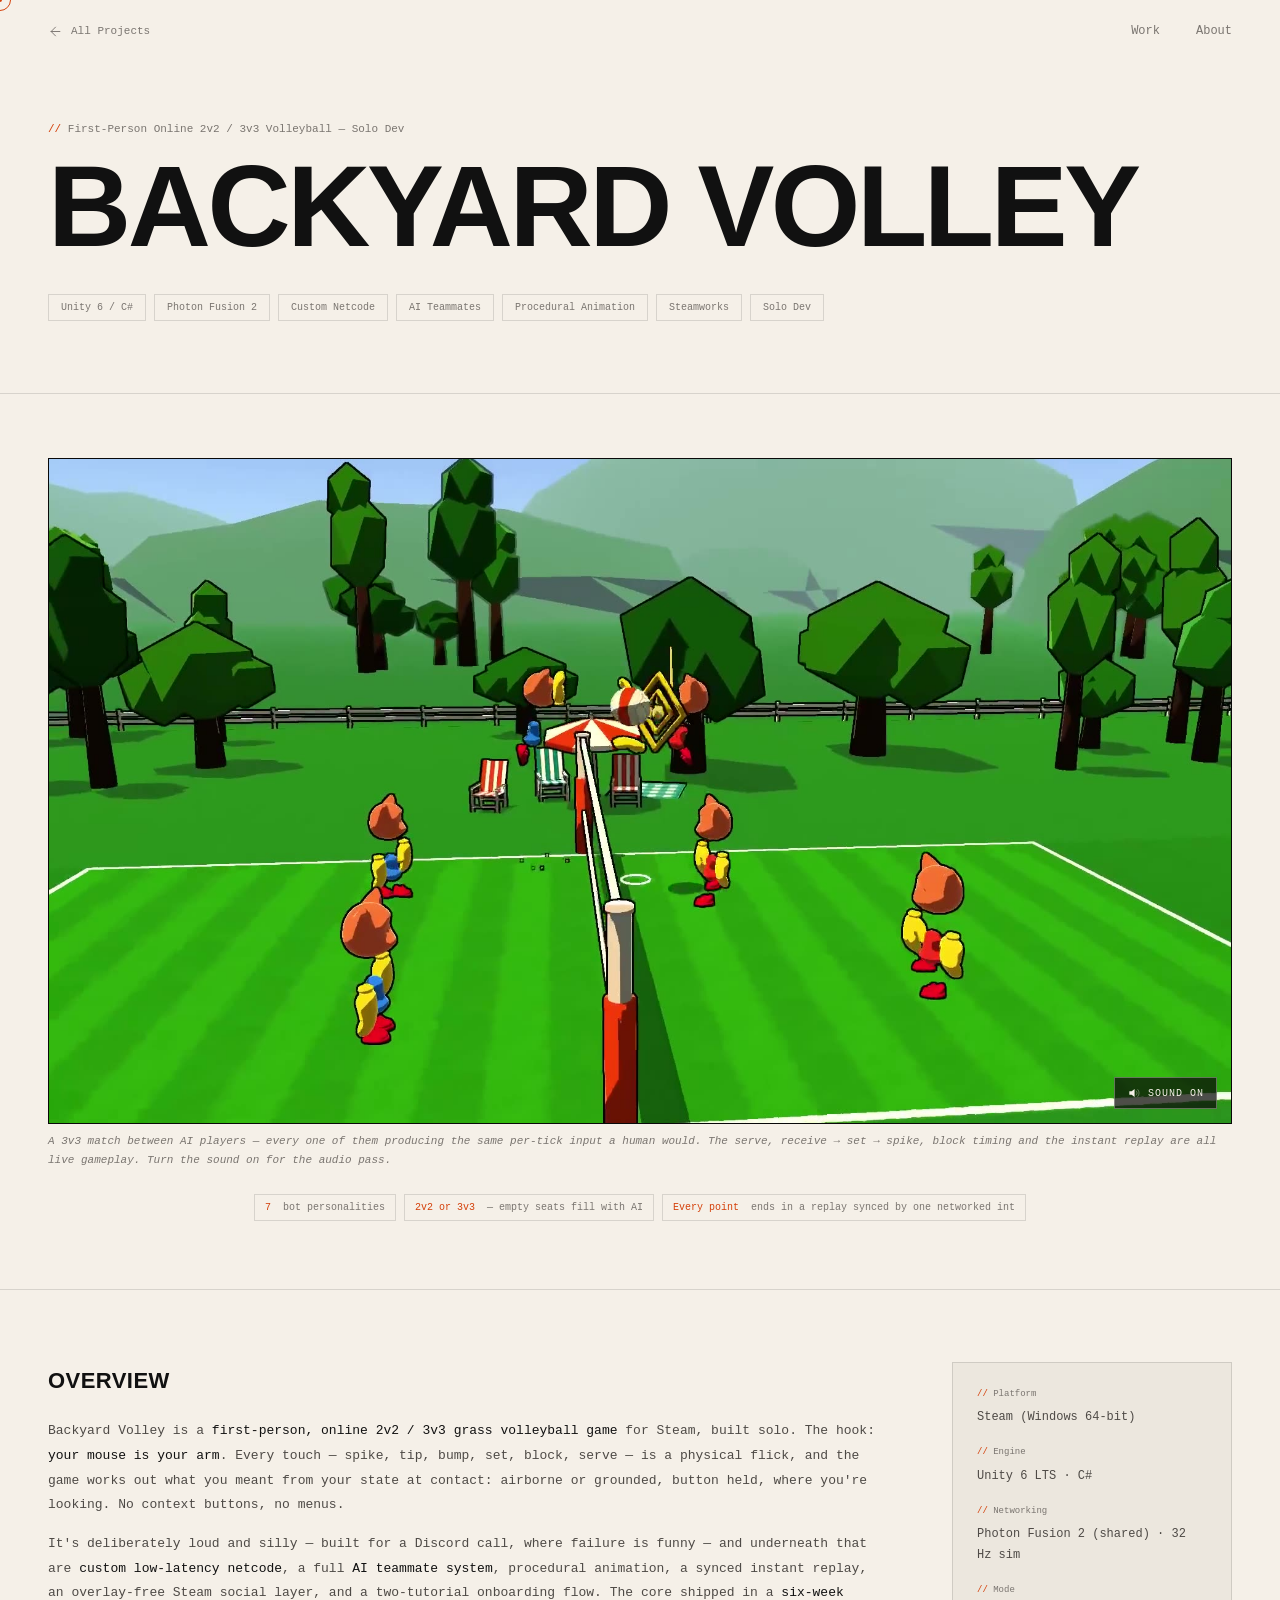
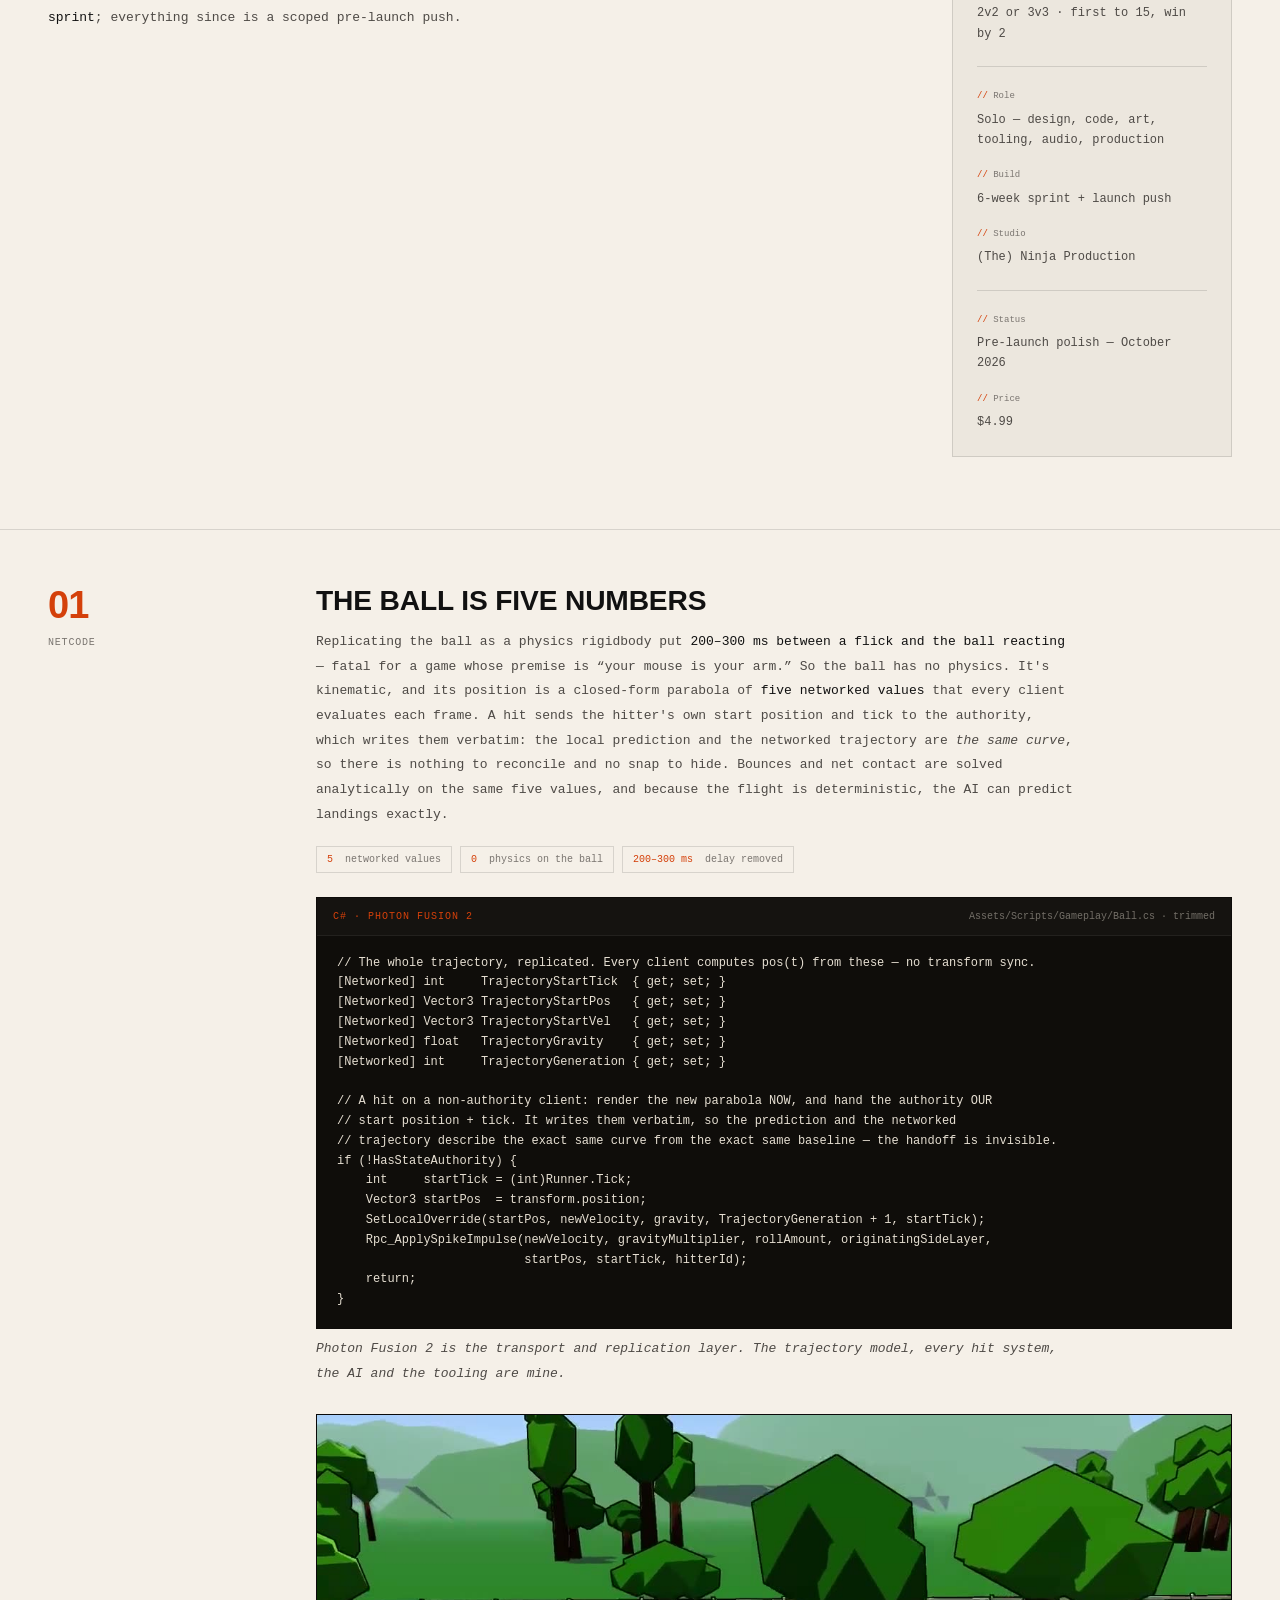
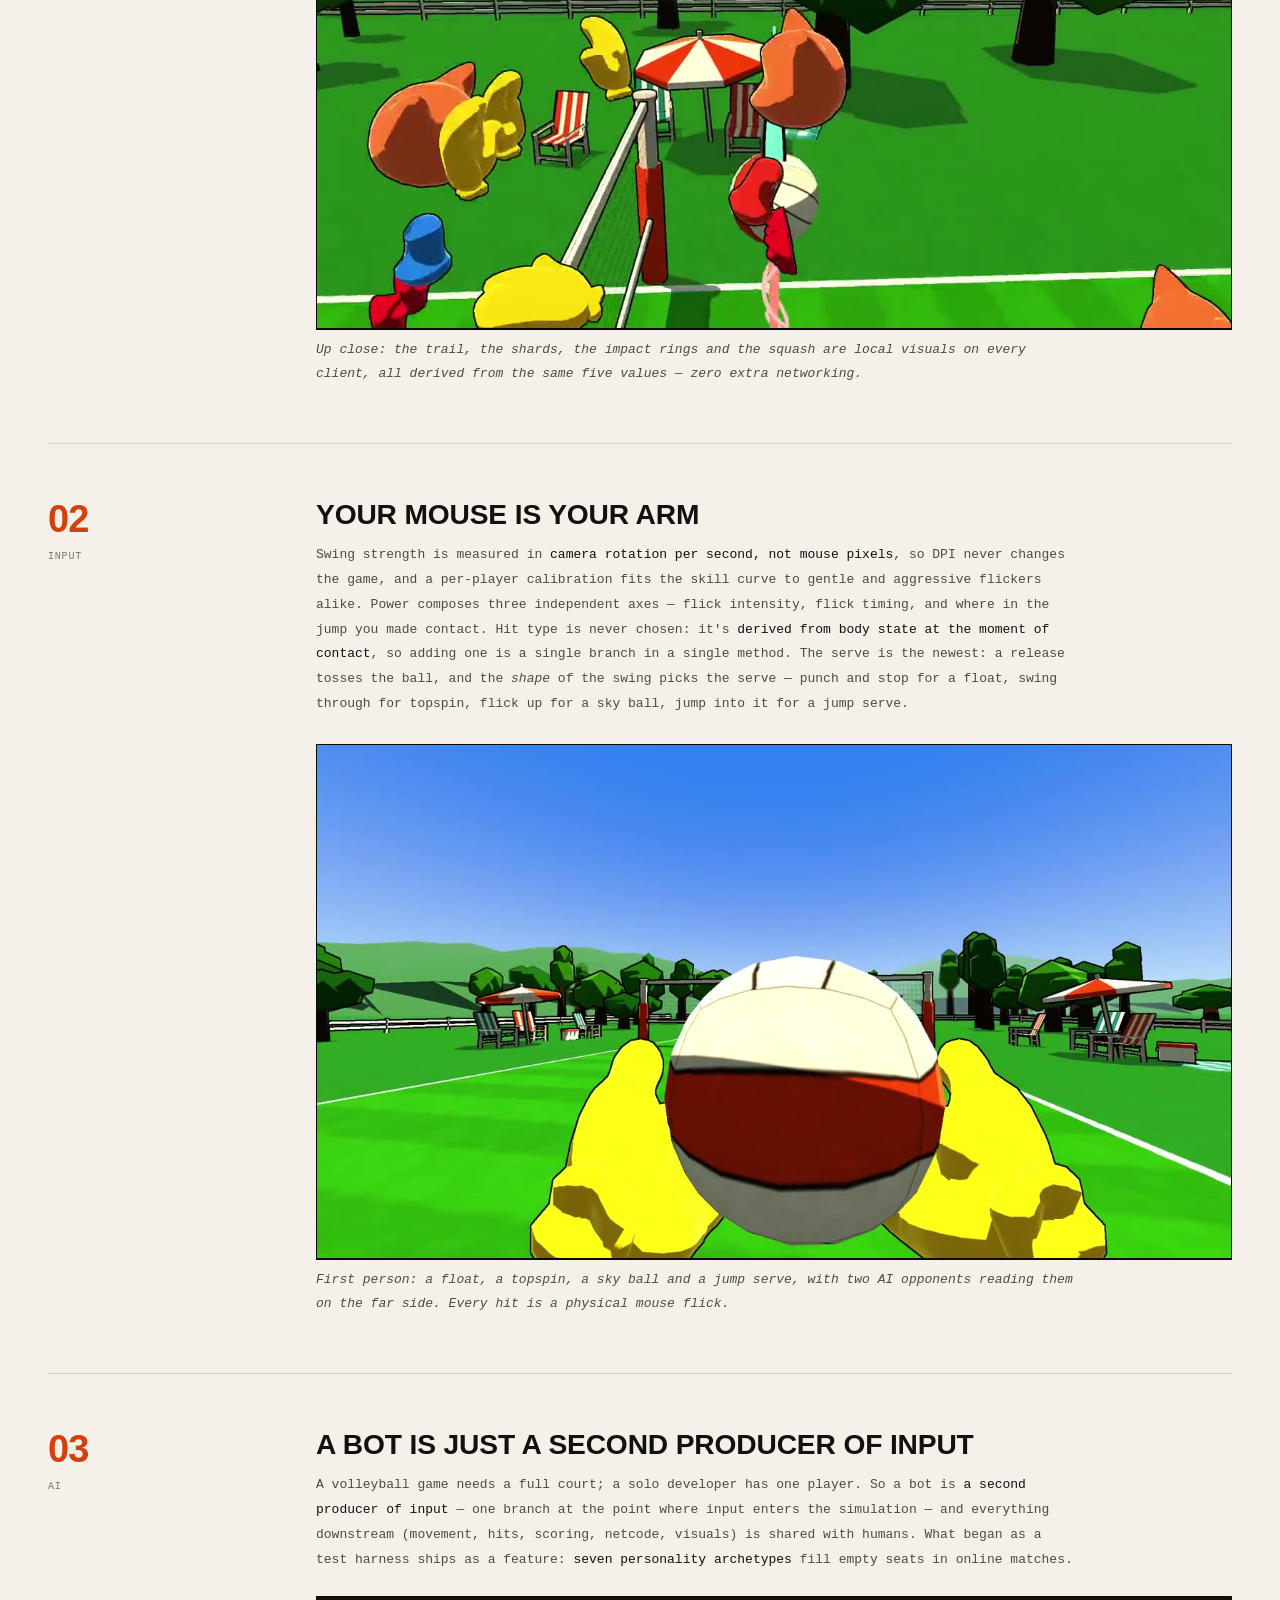
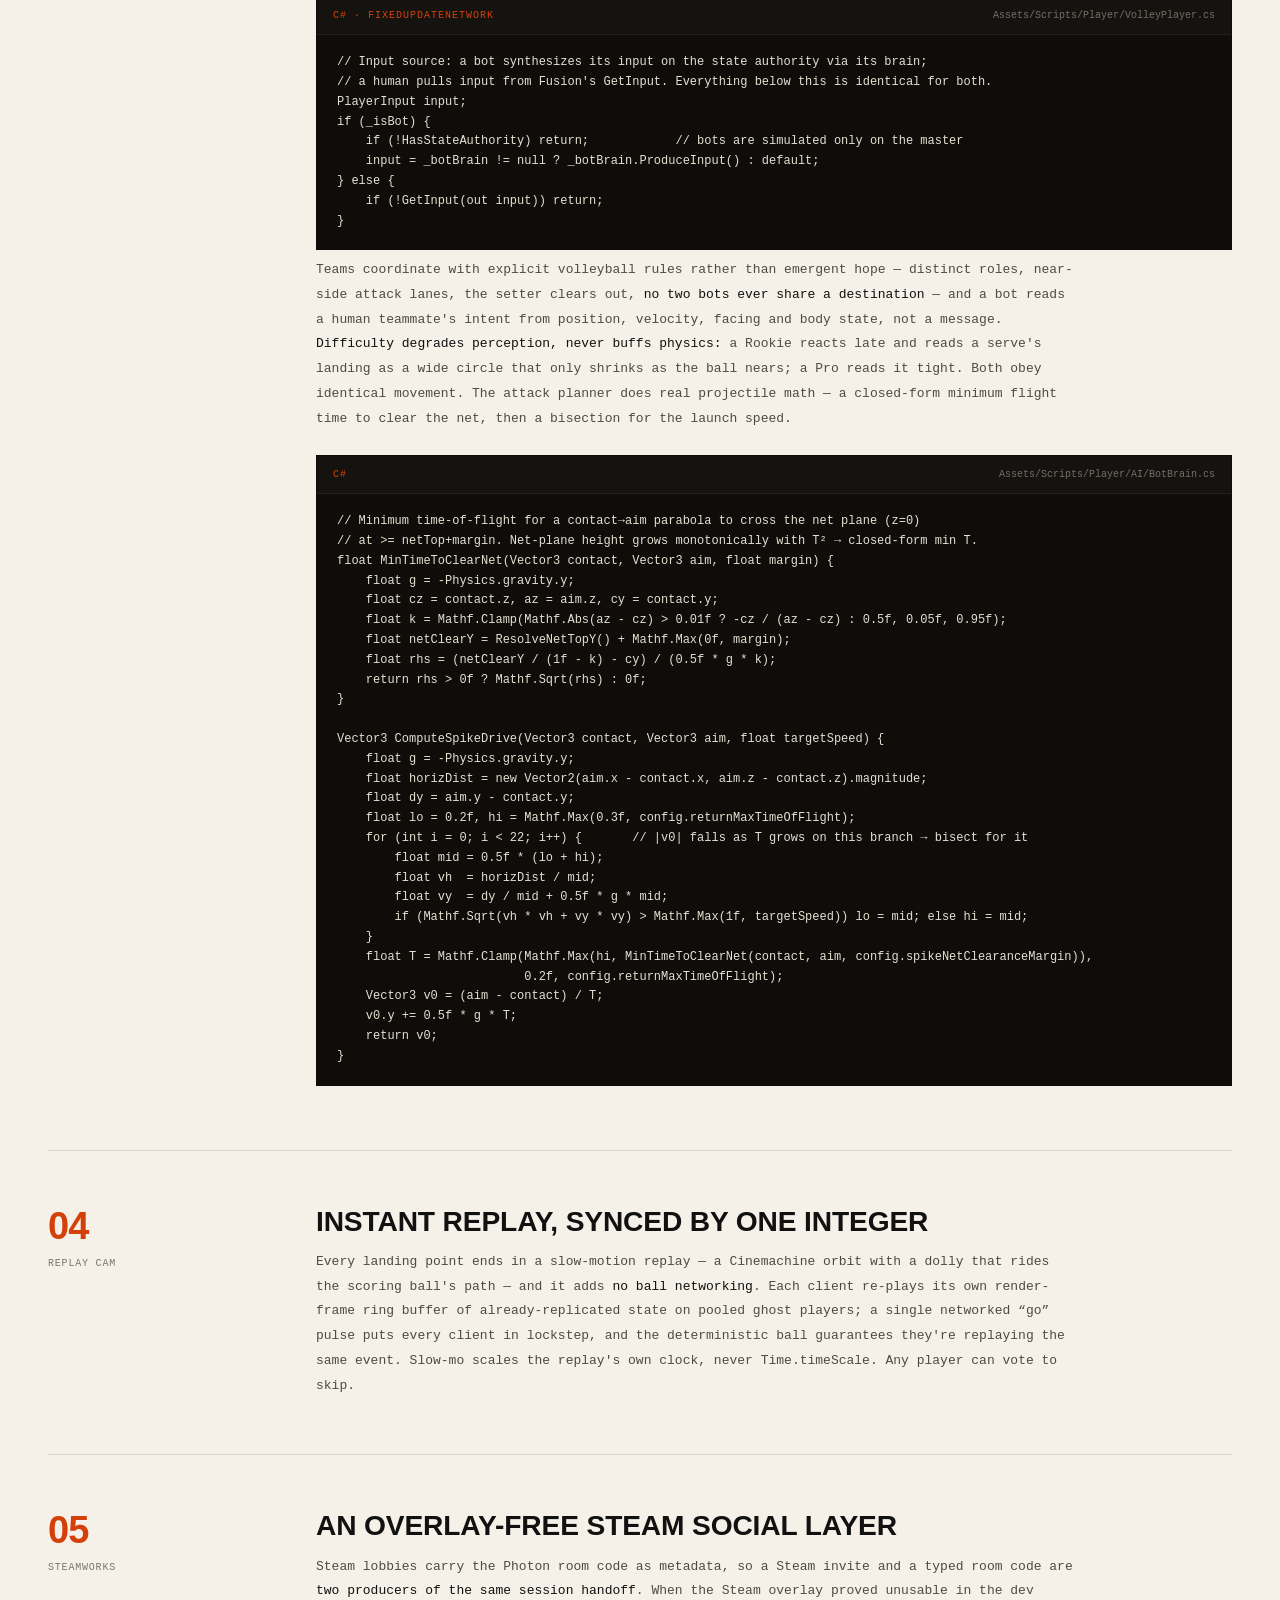
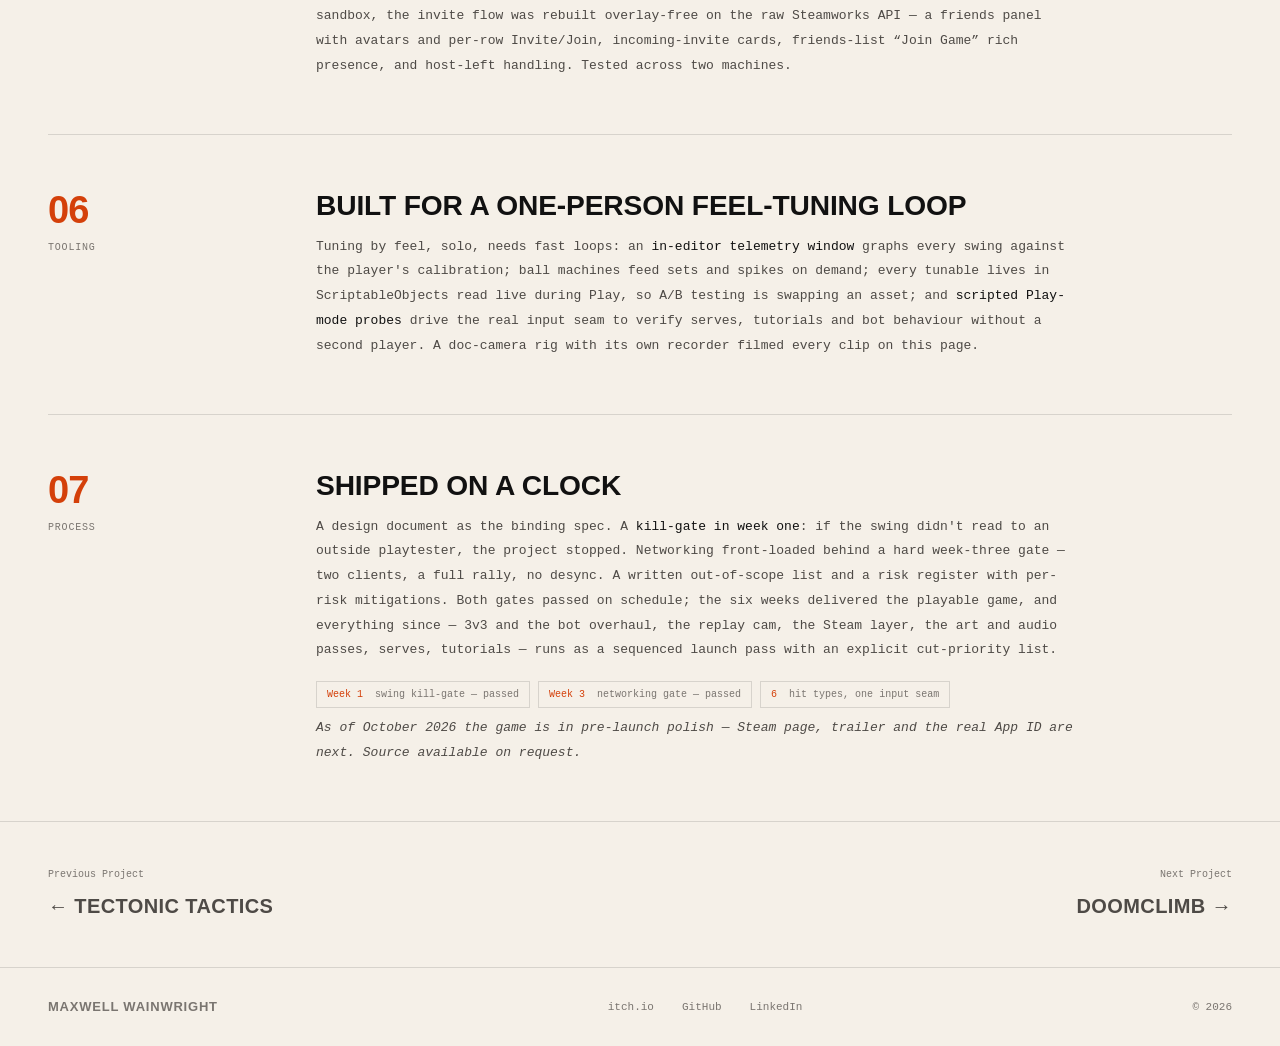
==== commit e8b9d82f: "Backyard Volley page: slim rewrite, new clips with the shipped art, hero audio - Cut the page from 2" ====
--- a/projects/backyard-volley.html
+++ b/projects/backyard-volley.html
@@ -38,32 +38,34 @@
       <span class="project-tag">Unity 6 / C#</span>
       <span class="project-tag">Photon Fusion 2</span>
       <span class="project-tag">Custom Netcode</span>
-      <span class="project-tag">Multiplayer</span>
       <span class="project-tag">AI Teammates</span>
-      <span class="project-tag">Deterministic Physics</span>
       <span class="project-tag">Procedural Animation</span>
-      <span class="project-tag">Toon Rendering</span>
-      <span class="project-tag">Cinemachine Replay Cam</span>
       <span class="project-tag">Steamworks</span>
-      <span class="project-tag">In-Editor Tooling</span>
       <span class="project-tag">Solo Dev</span>
     </div>
   </div>
 
-  <!-- Hero gameplay video: full 3v3 AI-vs-AI match -->
+  <!-- Hero gameplay video: 3v3 AI-vs-AI match, with sound -->
   <div class="project-media">
     <div class="media-container">
-      <video
-        src="../assets/volley/clip-bot-match.mp4"
-        poster="../assets/volley/clip-bot-match-poster.jpg"
+      <video id="heroVideo"
+        src="../assets/volley/hero-3v3.mp4"
+        poster="../assets/volley/hero-3v3-poster.jpg"
         autoplay muted loop playsinline preload="metadata">
       </video>
-    </div>
-    <p class="code-caption">A full AI-vs-AI 3v3 match &mdash; every player on screen is a bot producing the same per-tick input a human would. The receive &rarr; set &rarr; spike coordination, attack lanes, block timing, the shipped toon art pass, and the reworked ball VFX are all live gameplay; nothing is scripted.</p>
+      <button class="media-sound" id="heroSound" type="button" aria-pressed="false" aria-label="Turn sound on">
+        <svg width="14" height="14" viewBox="0 0 24 24" fill="none" aria-hidden="true">
+          <path d="M4 9v6h4l5 4V5L8 9H4z" fill="currentColor"/>
+          <path class="snd-wave" d="M16 8.5a5 5 0 0 1 0 7M18.5 6a8.5 8.5 0 0 1 0 12" stroke="currentColor" stroke-width="1.6" stroke-linecap="round"/>
+        </svg>
+        <span>Sound on</span>
+      </button>
+    </div>
+    <p class="code-caption">A 3v3 match between AI players &mdash; every one of them producing the same per-tick input a human would. The serve, receive &rarr; set &rarr; spike, block timing and the instant replay are all live gameplay. Turn the sound on for the audio pass.</p>
     <div class="deepdive-stats" style="justify-content: center;">
-      <span class="deepdive-stat"><strong>7</strong> bot personalities on one court</span>
+      <span class="deepdive-stat"><strong>7</strong> bot personalities</span>
       <span class="deepdive-stat"><strong>2v2 or 3v3</strong> &mdash; empty seats fill with AI</span>
-      <span class="deepdive-stat"><strong>Every point</strong> ends in a cinematic replay synced by one networked int</span>
+      <span class="deepdive-stat"><strong>Every point</strong> ends in a replay synced by one networked int</span>
     </div>
   </div>
 
@@ -73,58 +75,17 @@
       <div class="project-description">
         <h2>Overview</h2>
         <p>
-          Backyard Volley is a <strong>first-person, online 2v2 or 3v3 grass volleyball game</strong> for Steam
-          (Windows) &mdash; team size is host-selectable, and <strong>empty seats fill with AI players</strong>. It's
-          built solo under (The) Ninja Production: the core game in a <strong>six-week sprint</strong>, followed by a
-          deliberate pre-launch push. The defining mechanic: <strong>the player's mouse is their arm</strong>. Every
-          hit &mdash; spike, tip, bump, set, block, serve &mdash; is performed by physically flicking the mouse.
-          There are no context buttons and no hit-selection menus; the game derives intent from the
-          player's state at the moment of ball contact &mdash; airborne or grounded, button held or not,
-          look angle.
-        </p>
-        <p>
-          Tonally it's deliberately low-stakes and high-energy, designed for a Discord call where failure
-          is funny rather than frustrating. Underneath that silliness, one person designed and built a
-          <strong>novel input mechanic</strong>, <strong>custom low-latency multiplayer netcode</strong>, a full
-          <strong>AI teammate system</strong>, <strong>procedural animation</strong>, a <strong>cinematic instant-replay system</strong>,
-          an <strong>overlay-free Steam social layer</strong>, a complete <strong>toon art pass</strong>, <strong>in-editor telemetry
-          tooling</strong>, and a tutorial system &mdash; under formal milestone gates, hitting every gate on schedule.
-        </p>
-        <p>
-          The game now wears its full art pass: a stylized toon-rendered backyard &mdash; procedurally-textured
-          grass with mowing stripes, chalk court lines, a see-through cord net, scattered trees and
-          courtside props &mdash; under unified warm midday lighting shared across every scene. Players are a
-          rigged cat character with per-team toon materials, and each player's <strong>gamertag and Steam
-          avatar are baked onto the back of their jersey at runtime</strong> &mdash; replay ghosts included. Two
-          engineering details hide in the paint: every environment texture is <strong>generated by
-          deterministic Python scripts</strong> (edit the generator, never the PNG), and the character pipeline
-          swaps models by prefab-GUID, so every tuning override and animation clip survived the
-          placeholder&rarr;final swap untouched.
-        </p>
-      </div>
-
-      <div class="systems-section">
-        <h2>Headline Systems</h2>
-
-        <div class="system-item">
-          <h3>Custom Ball Netcode &mdash; &ldquo;the ball is five numbers&rdquo;</h3>
-          <p>The standard approach (replicate a rigidbody via snapshot interpolation) put a <strong>200&ndash;300ms visible delay on the hitter's own touches</strong>. So I deleted the physics engine from the ball: it's kinematic, and its position is a <strong>pure closed-form function of five networked values</strong>, evaluated identically on every client every frame. Prediction with <strong>nothing to reconcile</strong>, and bounces solved as math.</p>
-        </div>
-
-        <div class="system-item">
-          <h3>The Input System &mdash; &ldquo;your mouse is your arm&rdquo;</h3>
-          <p>Swing strength is measured in <strong>camera-rotation degrees per second, not mouse pixels</strong>, so DPI doesn't change the game. A <strong>per-player adaptive calibration</strong> fits the skill curve to gentle and aggressive flickers alike, and the power formula composes <strong>three independent skill axes</strong> &mdash; flick intensity, flick timing, and jump-phase timing.</p>
-        </div>
-
-        <div class="system-item">
-          <h3>AI Teammates &mdash; &ldquo;a full court needed, one player available&rdquo;</h3>
-          <p>A volleyball game needs a full court to test; a solo dev has one player. So I built full AI players where <strong>a bot is just a second producer of input</strong> &mdash; one branch, every downstream system shared. What began as a test harness shipped as a feature: <strong>seven personality archetypes</strong> now fill empty seats in real online matches, with difficulty that <strong>degrades perception, never buffs physics</strong>.</p>
-        </div>
-
-        <div class="system-item">
-          <h3>Instant Replay &mdash; &ldquo;synced by one integer&rdquo;</h3>
-          <p>Every point ends in a cinematic slow-mo replay that adds <strong>zero new ball networking</strong>. Each client re-plays its own render-frame ring buffer of already-replicated state; because the ball is deterministic, <strong>a single networked &ldquo;go&rdquo; pulse</strong> puts every client's replay in lockstep.</p>
-        </div>
+          Backyard Volley is a <strong>first-person, online 2v2 / 3v3 grass volleyball game</strong> for Steam, built solo.
+          The hook: <strong>your mouse is your arm</strong>. Every touch &mdash; spike, tip, bump, set, block, serve &mdash; is
+          a physical flick, and the game works out what you meant from your state at contact: airborne or grounded,
+          button held, where you're looking. No context buttons, no menus.
+        </p>
+        <p>
+          It's deliberately loud and silly &mdash; built for a Discord call, where failure is funny &mdash; and underneath
+          that are <strong>custom low-latency netcode</strong>, a full <strong>AI teammate system</strong>, procedural animation,
+          a synced instant replay, an overlay-free Steam social layer, and a two-tutorial onboarding flow. The core shipped
+          in a <strong>six-week sprint</strong>; everything since is a scoped pre-launch push.
+        </p>
       </div>
     </div>
 
@@ -140,17 +101,17 @@
         </div>
         <div class="sidebar-item">
           <span class="sidebar-label">Networking</span>
-          <span class="sidebar-value">Photon Fusion 2 (shared)</span>
-        </div>
-        <div class="sidebar-item">
-          <span class="sidebar-label">Sim / Send</span>
-          <span class="sidebar-value">32 Hz / 16 Hz</span>
+          <span class="sidebar-value">Photon Fusion 2 (shared) &middot; 32 Hz sim</span>
         </div>
         <div class="sidebar-item">
           <span class="sidebar-label">Mode</span>
-          <span class="sidebar-value">Online 2v2 or 3v3 &middot; first to 15, win by 2</span>
+          <span class="sidebar-value">2v2 or 3v3 &middot; first to 15, win by 2</span>
         </div>
         <div class="sidebar-divider"></div>
+        <div class="sidebar-item">
+          <span class="sidebar-label">Role</span>
+          <span class="sidebar-value">Solo &mdash; design, code, art, tooling, audio, production</span>
+        </div>
         <div class="sidebar-item">
           <span class="sidebar-label">Build</span>
           <span class="sidebar-value">6-week sprint + launch push</span>
@@ -159,33 +120,25 @@
           <span class="sidebar-label">Studio</span>
           <span class="sidebar-value">(The) Ninja Production</span>
         </div>
-        <div class="sidebar-item">
-          <span class="sidebar-label">Role</span>
-          <span class="sidebar-value">Solo &mdash; design, code, art, tooling, audio, production</span>
+        <div class="sidebar-divider"></div>
+        <div class="sidebar-item">
+          <span class="sidebar-label">Status</span>
+          <span class="sidebar-value">Pre-launch polish &mdash; October 2026</span>
         </div>
         <div class="sidebar-item">
           <span class="sidebar-label">Price</span>
           <span class="sidebar-value">$4.99</span>
         </div>
-        <div class="sidebar-divider"></div>
-        <div class="sidebar-item">
-          <span class="sidebar-label">Status</span>
-          <span class="sidebar-value">In development &mdash; pre-launch polish, August 2026</span>
-        </div>
-        <div class="sidebar-item">
-          <span class="sidebar-label">Year</span>
-          <span class="sidebar-value">2026</span>
-        </div>
       </div>
     </aside>
   </div>
 
   <!-- ============================== -->
-  <!-- Deep dive: code + media        -->
+  <!-- Deep dive                      -->
   <!-- ============================== -->
   <section class="project-deepdive">
 
-    <!-- 01 Ball is five numbers -->
+    <!-- 01 Netcode -->
     <div class="deepdive-block">
       <div class="deepdive-meta">
         <span class="deepdive-num">01</span>
@@ -194,511 +147,133 @@
       <div class="deepdive-body">
         <h3>The Ball Is Five Numbers</h3>
         <p>
-          The standard way to network a physics object is to replicate the rigidbody transform via
-          snapshot interpolation. In two-client testing of an earlier <code>NetworkRigidbody3D</code>-based
-          build, that produced a <strong>200&ndash;300ms visible delay on the hitter's own touches</strong>. In a game
-          whose entire premise is &ldquo;your mouse is your arm,&rdquo; lag between your flick and the ball
-          responding kills the product &mdash; and snapshot interpolation is <em>behind real-time by design</em>.
-        </p>
-        <p>
-          The insight: a ball in flight is a parabola. It doesn't need a physics engine &mdash; it needs five
-          parameters. So I made the ball kinematic and described its entire trajectory with five
-          <code>[Networked]</code> values that every client evaluates identically.
+          Replicating the ball as a physics rigidbody put <strong>200&ndash;300 ms between a flick and the ball reacting</strong>
+          &mdash; fatal for a game whose premise is &ldquo;your mouse is your arm.&rdquo; So the ball has no physics. It's
+          kinematic, and its position is a closed-form parabola of <strong>five networked values</strong> that every client
+          evaluates each frame. A hit sends the hitter's own start position and tick to the authority, which writes them
+          verbatim: the local prediction and the networked trajectory are <em>the same curve</em>, so there is nothing to
+          reconcile and no snap to hide. Bounces and net contact are solved analytically on the same five values, and
+          because the flight is deterministic, the AI can predict landings exactly.
         </p>
         <div class="deepdive-stats">
           <span class="deepdive-stat"><strong>5</strong> networked values</span>
-          <span class="deepdive-stat"><strong>0</strong> PhysX on the ball</span>
-          <span class="deepdive-stat"><strong>200&ndash;300ms</strong> delay removed</span>
+          <span class="deepdive-stat"><strong>0</strong> physics on the ball</span>
+          <span class="deepdive-stat"><strong>200&ndash;300 ms</strong> delay removed</span>
         </div>
 
         <div class="code-block">
           <div class="code-block-header">
             <span class="code-block-lang">C# &middot; Photon Fusion 2</span>
-            <span class="code-block-file">Assets/Scripts/Gameplay/Ball.cs &middot; ~L176</span>
+            <span class="code-block-file">Assets/Scripts/Gameplay/Ball.cs &middot; trimmed</span>
           </div>
-<pre><code>// ─── Networked trajectory state ──────────────────────────────────
-//
-// The full ball trajectory is described by these five values. All
-// clients compute pos(t) from them; no transform-sync needed.
+<pre><code>// The whole trajectory, replicated. Every client computes pos(t) from these — no transform sync.
 [Networked] int     TrajectoryStartTick  { get; set; }
 [Networked] Vector3 TrajectoryStartPos   { get; set; }
 [Networked] Vector3 TrajectoryStartVel   { get; set; }
 [Networked] float   TrajectoryGravity    { get; set; }
 [Networked] int     TrajectoryGeneration { get; set; }
 
-// ─── Local override (hitter prediction) ─────────────────────────
-//
-// Stores the SAME data the authority will write to [Networked] state
-// once the RPC lands. We pass startPos + startTick through the RPC so
-// the authority's write uses identical values — that way the local
-// override and the networked trajectory describe the EXACT same
-// parabola, and the handoff is invisible.
-bool    _hasLocalOverride;
-int     _localOverrideGen;
-int     _localOverrideStartTick;
-Vector3 _localOverrideStartPos;
-Vector3 _localOverrideStartVel;
-float   _localOverrideGravity;</code></pre>
-        </div>
-        <p class="code-caption">Photon Fusion 2 provides the transport, replication framework, and the character-controller base. The ball trajectory model, all hit systems, the AI, and the tooling are mine.</p>
-      </div>
-    </div>
-
-    <!-- 02 Rendering the parabola -->
+// A hit on a non-authority client: render the new parabola NOW, and hand the authority OUR
+// start position + tick. It writes them verbatim, so the prediction and the networked
+// trajectory describe the exact same curve from the exact same baseline — the handoff is invisible.
+if (!HasStateAuthority) {
+    int     startTick = (int)Runner.Tick;
+    Vector3 startPos  = transform.position;
+    SetLocalOverride(startPos, newVelocity, gravity, TrajectoryGeneration + 1, startTick);
+    Rpc_ApplySpikeImpulse(newVelocity, gravityMultiplier, rollAmount, originatingSideLayer,
+                          startPos, startTick, hitterId);
+    return;
+}</code></pre>
+        </div>
+        <p class="code-caption">Photon Fusion 2 is the transport and replication layer. The trajectory model, every hit system, the AI and the tooling are mine.</p>
+
+        <div class="media-container" style="margin-top: 28px;">
+          <video
+            src="../assets/volley/ball-chase.mp4"
+            poster="../assets/volley/ball-chase-poster.jpg"
+            autoplay muted loop playsinline preload="metadata">
+          </video>
+        </div>
+        <p class="code-caption">Up close: the trail, the shards, the impact rings and the squash are local visuals on every client, all derived from the same five values &mdash; zero extra networking.</p>
+      </div>
+    </div>
+
+    <!-- 02 Input -->
     <div class="deepdive-block">
       <div class="deepdive-meta">
         <span class="deepdive-num">02</span>
-        <span class="deepdive-label">Rendering</span>
-      </div>
-      <div class="deepdive-body">
-        <h3>Rendering the Parabola at 60+Hz on a 32Hz Sim</h3>
-        <p>
-          Position is a pure function of <code>(startPos, startVel, gravity, elapsed)</code>. To bridge the
-          32Hz network simulation to 60+Hz rendering, I self-rolled a sub-tick interpolator rather than
-          depend on a Fusion API (<code>Runner.LocalAlpha</code>) that isn't stable across SDK versions: I
-          track wall-clock time since the last observed tick advance and derive a <code>[0,1]</code> fraction.
-        </p>
-
-        <div class="code-block">
-          <div class="code-block-header">
-            <span class="code-block-lang">C#</span>
-            <span class="code-block-file">Assets/Scripts/Gameplay/Ball.cs &middot; ~L464</span>
-          </div>
-<pre><code>static Vector3 ComputeBallisticPos(Vector3 startPos, Vector3 startVel, float gravity, float elapsedSeconds) {
-    if (elapsedSeconds &lt; 0f) elapsedSeconds = 0f;
-    return startPos
-         + startVel * elapsedSeconds
-         + 0.5f * Vector3.down * gravity * elapsedSeconds * elapsedSeconds;
-}
-
-// Fractional sim tick at the current render frame. We track Time.time
-// at the most-recent observed Runner.Tick advance and derive a [0,1]
-// fraction from wall-clock elapsed since then. Gives smooth render-
-// rate ball motion (60+Hz) on top of the 32Hz sim.
-float CurrentFractionalTick() {
-    int currentTick = (int)Runner.Tick;
-    if (currentTick != _cachedLastTick) {
-        _cachedLastTick      = currentTick;
-        _cachedTickStartTime = Time.time;
-    }
-    float dt      = Runner.DeltaTime;
-    float subTick = (Time.time - _cachedTickStartTime) / Mathf.Max(0.0001f, dt);
-    if (subTick &lt; 0f) subTick = 0f;
-    if (subTick &gt; 1f) subTick = 1f;
-    return currentTick + subTick;
-}
-
-// ... consumed in LateUpdate(), every render frame on every client:
-GetActiveTrajectory(out int startTick, out Vector3 startPos, out Vector3 startVel, out float gravity);
-float elapsedTicks = CurrentFractionalTick() - startTick;
-float elapsed      = elapsedTicks * Runner.DeltaTime;
-Vector3 ballisticPos = ComputeBallisticPos(startPos, startVel, gravity, elapsed);</code></pre>
-        </div>
-      </div>
-    </div>
-
-    <!-- 03 Prediction handoff -->
+        <span class="deepdive-label">Input</span>
+      </div>
+      <div class="deepdive-body">
+        <h3>Your Mouse Is Your Arm</h3>
+        <p>
+          Swing strength is measured in <strong>camera rotation per second, not mouse pixels</strong>, so DPI never changes
+          the game, and a per-player calibration fits the skill curve to gentle and aggressive flickers alike. Power
+          composes three independent axes &mdash; flick intensity, flick timing, and where in the jump you made contact.
+          Hit type is never chosen: it's <strong>derived from body state at the moment of contact</strong>, so adding one is
+          a single branch in a single method. The serve is the newest: a release tosses the ball, and the <em>shape</em>
+          of the swing picks the serve &mdash; punch and stop for a float, swing through for topspin, flick up for a sky
+          ball, jump into it for a jump serve.
+        </p>
+
+        <div class="media-container" style="margin-top: 28px;">
+          <video
+            src="../assets/volley/fp-serves.mp4"
+            poster="../assets/volley/fp-serves-poster.jpg"
+            autoplay muted loop playsinline preload="metadata">
+          </video>
+        </div>
+        <p class="code-caption">First person: a float, a topspin, a sky ball and a jump serve, with two AI opponents reading them on the far side. Every hit is a physical mouse flick.</p>
+      </div>
+    </div>
+
+    <!-- 03 AI -->
     <div class="deepdive-block">
       <div class="deepdive-meta">
         <span class="deepdive-num">03</span>
-        <span class="deepdive-label">Prediction</span>
-      </div>
-      <div class="deepdive-body">
-        <h3>Prediction With Nothing to Reconcile</h3>
-        <p>
-          When a non-authority player hits the ball, their client renders the predicted trajectory
-          instantly as a local override &mdash; and the RPC to the authority <strong>carries the hitter's own
-          start position and start tick</strong>. The authority writes those values verbatim. Local prediction
-          and the eventual authoritative state therefore describe <em>the exact same curve from the exact
-          same baseline</em>: when the generation counter acknowledges the hit and the override drops, the
-          rendered position is continuous. No snap, no smoothing pass, no reconciliation error to hide.
-        </p>
-
-        <div class="code-block">
-          <div class="code-block-header">
-            <span class="code-block-lang">C#</span>
-            <span class="code-block-file">Assets/Scripts/Gameplay/Ball.cs &middot; ~L558</span>
-          </div>
-<pre><code>public void ApplySpikeImpulse(Vector3 newVelocity, float gravityMultiplier = 1f, float rollAmount = 0f,
-                              int originatingSideLayer = -1, NetworkId hitterId = default) {
-    // ...
-    if (Object != null &amp;&amp; Object.IsValid &amp;&amp; !HasStateAuthority) {
-        int expectedGen  = TrajectoryGeneration + 1;
-        int startTick    = (int)Runner.Tick;
-        Vector3 startPos = transform.position;
-        SetLocalOverride(startPos, newVelocity, gravity, expectedGen, startTick);
-        Rpc_ApplySpikeImpulse(newVelocity, gravityMultiplier, rollAmount, originatingSideLayer,
-                              startPos, startTick, hitterId);
-        return;
-    }
-    ApplySpikeImpulseAuthoritative(transform.position, (int)Runner.Tick, newVelocity,
-                                   gravityMultiplier, rollAmount, originatingSideLayer, hitterId);
-}
-
-[Rpc(RpcSources.All, RpcTargets.StateAuthority)]
-void Rpc_ApplySpikeImpulse(Vector3 newVelocity, float gravityMultiplier, float rollAmount,
-                           int originatingSideLayer, Vector3 hitterStartPos, int hitterStartTick,
-                           NetworkId hitterId, RpcInfo info = default) {
-    LastHitter = info.Source; // the proxy client that sent the hit = the hitting player
-    ApplySpikeImpulseAuthoritative(hitterStartPos, hitterStartTick, newVelocity,
-                                   gravityMultiplier, rollAmount, originatingSideLayer, hitterId);
-}
-
-// ... in LateUpdate(): drop the override once authority catches up — same parabola, zero snap
-if (_hasLocalOverride &amp;&amp; TrajectoryGeneration &gt;= _localOverrideGen) {
-    _hasLocalOverride = false;
-}</code></pre>
-        </div>
-        <p class="code-caption">Because prediction and authority render the same closed-form parabola from the same tick baseline, added latency delays <em>acknowledgment</em>, not position agreement. The design is latency-tolerant by construction.</p>
-      </div>
-    </div>
-
-    <!-- 04 Collision becomes math -->
-    <div class="deepdive-block">
-      <div class="deepdive-meta">
-        <span class="deepdive-num">04</span>
-        <span class="deepdive-label">Collision</span>
-      </div>
-      <div class="deepdive-body">
-        <h3>Collision Becomes Math</h3>
-        <p>
-          With no physics step, floor bounces are detected analytically: bracket the height crossing
-          across one sim tick, solve the kinematics quadratic for the <strong>exact sub-tick contact time</strong>
-          (careful root selection &mdash; the larger root is the downward crossing because the leading
-          coefficient is negative), and write the reflected trajectory as a fresh authoritative parabola.
-          No tunneling at 32Hz, exact bounce positions, and the bounce replicates everywhere through the
-          same five-value model.
-        </p>
-
-        <div class="code-block">
-          <div class="code-block-header">
-            <span class="code-block-lang">C#</span>
-            <span class="code-block-file">Assets/Scripts/Gameplay/Ball.cs &middot; ~L964</span>
-          </div>
-<pre><code>if (currentPos.y &gt; bounceTriggerY &amp;&amp; nextPos.y &lt;= bounceTriggerY) {
-    // Solve quadratic for exact crossing time of the ball-center plane:
-    //   startPos.y + startVel.y*t - 0.5*g*t² = bounceTriggerY
-    float a = -0.5f * TrajectoryGravity;
-    float b = TrajectoryStartVel.y;
-    float c = TrajectoryStartPos.y - bounceTriggerY;
-    float disc = b * b - 4f * a * c;
-    if (disc &lt; 0f) return;
-    float sq = Mathf.Sqrt(disc);
-    float t1 = (-b + sq) / (2f * a);
-    float t2 = (-b - sq) / (2f * a);
-    // Want the downward crossing — the larger positive root (with a &lt; 0).
-    float bounceT = Mathf.Max(t1, t2);
-    // ...
-    Vector3 bounceVel = ComputeBallisticVel(TrajectoryStartVel, TrajectoryGravity, bounceT);
-    bounceVel.y = -bounceVel.y;
-    bounceVel  *= _bounceRestitution;
-    SetAuthoritativeTrajectory(bouncePos, bounceVel, TrajectoryGravity, (int)Runner.Tick);
-}</code></pre>
-        </div>
-        <p class="code-caption">The net is solved the same way: an analytic plane-crossing on the authority, with a 15cm &ldquo;tape&rdquo; band that always trickles the ball over and a &ldquo;body&rdquo; that reflects it back with heavy velocity loss. A side benefit of the whole model: the ball's flight is <strong>deterministic</strong> &mdash; which is what makes the AI's exact landing prediction possible.</p>
-      </div>
-    </div>
-
-    <!-- 05 Swing strength -->
-    <div class="deepdive-block">
-      <div class="deepdive-meta">
-        <span class="deepdive-num">05</span>
-        <span class="deepdive-label">Input</span>
-      </div>
-      <div class="deepdive-body">
-        <h3>Swing Strength in Degrees, Not Pixels</h3>
-        <p>
-          Raw mouse delta is scaled by look sensitivity into what the camera actually rotates &mdash; so two
-          players with different mouse DPI produce <strong>identical swing values for the same physical
-          motion</strong>. Hardware fairness, baked into the unit system. Swing inputs travel as <strong>raw per-tick
-          mouse deltas</strong>, not a client-computed power scalar, so there's no single &ldquo;I swung at max power&rdquo;
-          value to forge; the swing window is rebuilt on the simulating peer from raw input.
-        </p>
-        <p>
-          The hit impulse RPC <em>does</em> carry the hitter's computed velocity, which the authority accepts
-          verbatim &mdash; a deliberate trust-model decision for a friends-only-lobby game (it's what makes the
-          invisible prediction handoff possible), with the per-tick input design keeping the door open for
-          authority-side validation later.
+        <span class="deepdive-label">AI</span>
+      </div>
+      <div class="deepdive-body">
+        <h3>A Bot Is Just a Second Producer of Input</h3>
+        <p>
+          A volleyball game needs a full court; a solo developer has one player. So a bot is <strong>a second producer of
+          input</strong> &mdash; one branch at the point where input enters the simulation &mdash; and everything downstream
+          (movement, hits, scoring, netcode, visuals) is shared with humans. What began as a test harness ships as a
+          feature: <strong>seven personality archetypes</strong> fill empty seats in online matches.
         </p>
 
         <div class="code-block">
           <div class="code-block-header">
             <span class="code-block-lang">C# &middot; FixedUpdateNetwork</span>
-            <span class="code-block-file">Assets/Scripts/Player/VolleyPlayer.cs &middot; ~L770</span>
+            <span class="code-block-file">Assets/Scripts/Player/VolleyPlayer.cs</span>
           </div>
-<pre><code>// Swing-strength input per tick = camera rotation rate (deg).
-// Scaling raw mouse delta by lookSensitivity matches what the
-// camera physically rotates per tick, so two players with the same
-// Look Sensitivity but different DPI produce the same swing-strength
-// value for the same physical motion (self-normalizing across hardware).
-Vector2 swingDelta = input.LookDelta * lookSensitivity;
-
-_swingDeltas[_swingWriteIdx] = swingDelta;   // rolling 8-tick window of VECTORS (direction matters)
-_swingWriteIdx = (_swingWriteIdx + 1) % _swingDeltas.Length;
-// ...
-// Swing-attempt detection. Rising edge requires BOTH magnitude above
-// threshold AND direction in the downward hemisphere — so cocking the
-// arm back (mouse UP fast) doesn't burn the one swing attempt per jump.
-float recentAngle   = ComputeRecentSwingAngleFromDown(AttemptDirectionTicks);
-bool  magOk         = livePeak &gt;= swooshThreshold;
-bool  attemptableDir = recentAngle &lt;= spike.maxAttemptAngleFromDown;
-
-if (magOk &amp;&amp; attemptableDir &amp;&amp; !_wasAttemptableLastTick
-    &amp;&amp; IsAirborneForSpike &amp;&amp; !_isSwinging &amp;&amp; !_swingUsedThisAirtime) {
-    _isSwinging           = true;
-    _swingUsedThisAirtime = true;
-    // ...
-}</code></pre>
-        </div>
-        <p class="code-caption">A slow asymmetric EMA (rises fast, falls slowly, persisted across sessions) tracks each player's typical flick intensity, so a gentle flicker and an aggressive flicker both get the full skill curve &mdash; same ratios, different absolute numbers.</p>
-
-        <div class="media-container" style="margin-top: 28px;">
-          <video
-            src="../assets/volley/clip-spike-rally.mp4"
-            poster="../assets/volley/clip-spike-rally-poster.jpg"
-            autoplay muted loop playsinline preload="metadata">
-          </video>
-        </div>
-        <p class="code-caption">The mechanic from the driver's seat: first-person spikes on the practice court. Your mouse <em>is</em> your arm &mdash; every hit is a physical mouse flick, no context buttons. (Early-sprint footage, pre-art-pass, debug HUD on.)</p>
-      </div>
-    </div>
-
-    <!-- 06 Power formula -->
-    <div class="deepdive-block">
-      <div class="deepdive-meta">
-        <span class="deepdive-num">06</span>
-        <span class="deepdive-label">Skill Curve</span>
-      </div>
-      <div class="deepdive-body">
-        <h3>Three Skill Axes, One Power Formula</h3>
-        <p>
-          The power formula composes <strong>three independent skill axes</strong> &mdash; flick intensity, flick
-          timing, and jump-phase timing &mdash; with bonus ceilings deliberately sized so a perfect-everything
-          hit lands exactly on the speed cap. Each hit type then has a <em>designed</em> skill curve, not just
-          different numbers. The standout: the <strong>tip inverts the spike's &ldquo;harder = better&rdquo; relationship</strong>.
-          Tip arc is driven by an AnimationCurve with a hump in the middle, so a soft-to-medium swing
-          produces the perfect dink over a block, while a hard swing flattens into a telegraphed deep ball.
-          The skill is <em>resisting</em> the full-power instinct.
-        </p>
-
-        <div class="code-block">
-          <div class="code-block-header">
-            <span class="code-block-lang">C#</span>
-            <span class="code-block-file">Assets/Scripts/Player/VolleyPlayer.cs &middot; ~L2542</span>
-          </div>
-<pre><code>int   peakAge      = (recentIdx - peakIdxInBuffer + windowSize) % windowSize;
-float timingOffset = peakAge * Runner.DeltaTime;
-bool  isPerfect    = timingOffset &lt;= spike.perfectWindow;
-
-// Power: linear ramp from base→maxNonPerfectSpeed over [0, effectiveFlickPeak].
-// Two stacking bonuses on top:
-//   • perfectPowerBonus (×~1.12) for perfect FLICK timing
-//   • peakJumpBonus     (+~0.25) for contact in the JUMP-peak window
-// Combined max ~1.40× — sized so a hard-perfect-peak hit reaches maxBallSpeed exactly.
-float effectiveFlickPeak = spike.useAdaptiveFlickReference ? _calibratedFlickPeak : spike.flickPeakReference;
-float t     = Mathf.Clamp01(peakMag / Mathf.Max(1f, effectiveFlickPeak));
-float power = spike.baseSpikeVelocity + (spike.maxNonPerfectSpeed - spike.baseSpikeVelocity) * t;
-if (isPerfect) power *= spike.perfectPowerBonus;
-if (phaseAtContact == JumpPhase.Peak &amp;&amp; spike.peakJumpBonus &gt; 0f) power *= (1f + spike.peakJumpBonus);
-power = Mathf.Min(power, spike.maxBallSpeed);</code></pre>
-        </div>
-        <p class="code-caption">A player gets <strong>one swing attempt per jump</strong> &mdash; a whiffed spike can't be retried mid-air, which is what makes whiffs both meaningful and funny. Hit types are readable after the fact, too: tips render a purple trail and bounce marks, spikes a distinct trail and red marks, so spectators can decode what happened from the court.</p>
-      </div>
-    </div>
-
-    <!-- Mid-page gameplay video: human + bots -->
-    <div class="project-media">
-      <div class="media-container">
-        <video
-          src="../assets/volley/clip-player-match.mp4"
-          poster="../assets/volley/clip-player-match-poster.jpg"
-          autoplay muted loop playsinline preload="metadata">
-        </video>
-      </div>
-      <p class="code-caption">A live 2v2 point from the sprint build (pre-art-pass): one human alongside three AI players. Human and bot share every system below the input seam &mdash; movement, hit detection, scoring, networking, visuals.</p>
-    </div>
-
-    <!-- 07 Bot is a second input producer -->
-    <div class="deepdive-block">
-      <div class="deepdive-meta">
-        <span class="deepdive-num">07</span>
-        <span class="deepdive-label">AI</span>
-      </div>
-      <div class="deepdive-body">
-        <h3>A Bot Is Just a Second Producer of Input</h3>
-        <p>
-          A volleyball game needs a full court of simultaneous players to test, and a solo dev has one.
-          Rather than wait on friends' availability, I built full AI players &mdash; and the architecture is
-          the story. The entire AI integration is <strong>a single branch at the one point where input enters
-          the simulation</strong>. Bots and humans share every downstream system, with zero duplication.
-        </p>
-
-        <div class="code-block">
-          <div class="code-block-header">
-            <span class="code-block-lang">C# &middot; FixedUpdateNetwork</span>
-            <span class="code-block-file">Assets/Scripts/Player/VolleyPlayer.cs &middot; ~L737</span>
-          </div>
-<pre><code>// Input source: a bot synthesizes its input on the state authority (master) via its
-// brain; a human pulls input from Fusion's GetInput on the input-authority client.
-// Everything below this is identical for both.
+<pre><code>// Input source: a bot synthesizes its input on the state authority via its brain;
+// a human pulls input from Fusion's GetInput. Everything below this is identical for both.
 PlayerInput input;
 if (_isBot) {
-    if (!HasStateAuthority) return;            // bot is simulated only on the master
+    if (!HasStateAuthority) return;            // bots are simulated only on the master
     input = _botBrain != null ? _botBrain.ProduceInput() : default;
 } else {
     if (!GetInput(out input)) return;
 }</code></pre>
         </div>
-        <p class="code-caption">What began as a test harness shipped as a product feature: in real online matches &mdash; 2v2 or 3v3 &mdash; every empty lobby seat is filled by an archetype bot.</p>
-      </div>
-    </div>
-
-    <!-- 08 Difficulty degrades perception -->
-    <div class="deepdive-block">
-      <div class="deepdive-meta">
-        <span class="deepdive-num">08</span>
-        <span class="deepdive-label">AI Difficulty</span>
-      </div>
-      <div class="deepdive-body">
-        <h3>Difficulty Degrades Perception, Never Buffs Physics</h3>
-        <p>
-          Skill levels are modeled as human-shaped flaws, not stat boosts. A reaction timer restarts
-          whenever the ball's trajectory changes; Gaussian landing-prediction noise shrinks as the ball
-          approaches, so reads resolve late, like a human; and a re-read cadence makes stale targets
-          visibly persist. A Rookie looks late and loose; a Pro looks tight. <strong>Both obey identical
-          movement physics.</strong>
+
+        <p>
+          Teams coordinate with explicit volleyball rules rather than emergent hope &mdash; distinct roles, near-side attack
+          lanes, the setter clears out, <strong>no two bots ever share a destination</strong> &mdash; and a bot reads a human
+          teammate's intent from position, velocity, facing and body state, not a message. <strong>Difficulty degrades
+          perception, never buffs physics:</strong> a Rookie reacts late and reads a serve's landing as a wide circle that
+          only shrinks as the ball nears; a Pro reads it tight. Both obey identical movement. The attack planner does real
+          projectile math &mdash; a closed-form minimum flight time to clear the net, then a bisection for the launch speed.
         </p>
 
         <div class="code-block">
           <div class="code-block-header">
             <span class="code-block-lang">C#</span>
-            <span class="code-block-file">Assets/Scripts/Player/AI/WorldModel.cs &middot; ~L76</span>
-          </div>
-<pre><code>// When the ball's trajectory CHANGES (just launched, or a hit/bounce jumps its
-// velocity), restart a reaction timer. Until it expires the bot keeps acting on
-// its OLD read — the "human-late" feel.
-bool justLaunched = inFlight &amp;&amp; !_wasInFlight;
-bool bigVelJump   = (snap.BallVel - _lastBallVel).magnitude &gt; ReactionVelChangeThreshold;
-if (justLaunched || bigVelJump) _reactionReadyTime = now + Mathf.Max(0f, _config.reactionTime);
-// ...
-// Prediction noise: large when the ball is far / just-hit, shrinking as it nears —
-// so reads resolve late. Re-applied each re-read.
-float decay = _config.predictionNoiseDecay.Evaluate(tToLand);
-float sigma = Mathf.Max(0f, _config.predictionNoiseMeters) * decay;
-_committedTarget = new Vector3(
-    trueLand.x + (float)Gaussian() * sigma,
-    trueLand.y,
-    trueLand.z + (float)Gaussian() * sigma);</code></pre>
-        </div>
-        <p>
-          Since the sprint, those two difficulty tiers have grown into <strong>seven personality
-          archetypes</strong>: Rookie and Pro on the skill axis, plus five same-skill <em>personalities</em> &mdash;
-          Spiker &ldquo;SLAMURAI&rdquo;, Blocker &ldquo;BRICKHOUSE&rdquo;, Libero &ldquo;SCOOPS&rdquo;, Setter
-          &ldquo;MAESTRO&rdquo;, and Scrambler &ldquo;ZOOMIES&rdquo;. Same skill ceiling, different strengths
-          &mdash; and teams are round-robin-filled so every AI team is a mix. Difficulty is still input
-          quality, never cheat-speed.
-        </p>
-
-        <div class="media-container" style="margin-top: 28px;">
-          <video
-            src="../assets/volley/clip-bots-rally.mp4"
-            poster="../assets/volley/clip-bots-rally-poster.jpg"
-            autoplay muted loop playsinline preload="metadata">
-          </video>
-        </div>
-        <p class="code-caption">The observation scene from the early sprint build (pre-art-pass): all four seats filled by bots. Press Play, watch volleyball happen, tune knobs. The hero clip at the top of the page is this same system after the art pass and the team-play overhaul &mdash; in 3v3.</p>
-      </div>
-    </div>
-
-    <!-- 09 Team coordination -->
-    <div class="deepdive-block">
-      <div class="deepdive-meta">
-        <span class="deepdive-num">09</span>
-        <span class="deepdive-label">AI Coordination</span>
-      </div>
-      <div class="deepdive-body">
-        <h3>No Two Bots Ever Share a Destination</h3>
-        <p>
-          The June bots coordinated a 2v2. The overhauled coordinator is <strong>N-aware</strong> &mdash; the same
-          team logic runs 2v2 and 3v3 &mdash; and its core job is spacing: three bots on one side of a court
-          must never collapse into the same spot. Coordination is a set of explicit, volleyball-shaped
-          rules rather than emergent hope:
-        </p>
-        <ul class="deepdive-list">
-          <li><strong>Indexed, distinct support roles</strong> &mdash; the coordinator assigns each non-attacker its own role, so bots spread out instead of stacking on the ball.</li>
-          <li><strong>Near-side attack lanes</strong> &mdash; attackers are assigned lanes on their side of the court, so no bot sprints cross-court to spike.</li>
-          <li><strong>The setter clears out</strong> &mdash; after setting, it moves parallel to the net instead of body-blocking its own spiker's approach.</li>
-          <li><strong>Diggers split around the block</strong> &mdash; on defense, back-court bots split left/right around their own blocker, and the bot <strong>closest to the predicted contact calls the dig</strong>.</li>
-          <li><strong>Reads at contact height, not floor-landing</strong> &mdash; and a bot just out of reach can trigger a real defensive dash to lunge for the ball: the same dash mechanic the human has, through the same input seam.</li>
-          <li><strong>Block timing as craft</strong> &mdash; the blocker deliberately jumps a beat <em>after</em> the attacker, so the block's apex meets the spike at the net. Jump with them and you peak too early.</li>
-          <li><strong>A separation system guarantees no two bots ever share a destination.</strong></li>
-        </ul>
-      </div>
-    </div>
-
-    <!-- 10 Reading a teammate -->
-    <div class="deepdive-block">
-      <div class="deepdive-meta">
-        <span class="deepdive-num">10</span>
-        <span class="deepdive-label">AI Cooperation</span>
-      </div>
-      <div class="deepdive-body">
-        <h3>Reading a Human Teammate's Intent</h3>
-        <p>
-          A human can't broadcast &ldquo;I've got it,&rdquo; so the bot reads the same signals a human teammate
-          would: proximity to the predicted contact, velocity toward it, replicated body state (someone in
-          bump stance is committing), and facing. Human and AI partners arbitrate &ldquo;who takes the ball&rdquo;
-          through one shared confidence interface.
-        </p>
-
-        <div class="code-block">
-          <div class="code-block-header">
-            <span class="code-block-lang">C#</span>
-            <span class="code-block-file">Assets/Scripts/Player/AI/TeammateModel.cs &middot; ~L70</span>
-          </div>
-<pre><code>public override float ClaimConfidence(TeammateContext ctx) {
-    // proximity: 1 when on top of the predicted contact, →0 at humanProximityRadius
-    float prox = Mathf.Clamp01(1f - dist / Mathf.Max(0.5f, _cfg.humanProximityRadius));
-    // approach: moving toward the contact (m/s along dir, ~4 m/s = full)
-    float approach = Mathf.Clamp01(Vector3.Dot(vel, dir) / 4f);
-    // state: the highest-signal term — Stance/SetStance = committing, airborne = attacking
-    float state = StateScore(Player.CurrentBodyState);
-    // facing: yaw aligned toward the ball
-    float facing = Mathf.Clamp01(Vector3.Dot(fwd, dir));
-
-    return Mathf.Clamp01(_cfg.humanClaimProximityWeight * prox
-                       + _cfg.humanClaimApproachWeight  * approach
-                       + _cfg.humanClaimStateWeight     * state
-                       + _cfg.humanClaimFacingWeight    * facing);
-}</code></pre>
-        </div>
-        <p class="code-caption">The read got sharper since the sprint: the bots' cover positioning anticipates the human's intent from position plus velocity lookahead, and when a human sets, bots read the set's aim from the <strong>same networked trajectory parameters</strong> that drive the teammates-only set-preview VFX &mdash; one data source for the player's eyes and the bot's brain.</p>
-      </div>
-    </div>
-
-    <!-- 11 Real projectile math -->
-    <div class="deepdive-block">
-      <div class="deepdive-meta">
-        <span class="deepdive-num">11</span>
-        <span class="deepdive-label">AI Attack Planning</span>
-      </div>
-      <div class="deepdive-body">
-        <h3>Real Projectile Math in the Attack Planner</h3>
-        <p>
-          The spike-drive solver reduces the net-clearance constraint to a closed-form minimum
-          time-of-flight, then bisects time-of-flight on the monotonic fast/flat branch to hit a
-          designer-specified launch speed &mdash; so the ball lands at the aim point, in-bounds, as fast as the
-          net allows. The deterministic ball model from the netcode section is exactly what makes this
-          exact prediction possible.
-        </p>
-
-        <div class="code-block">
-          <div class="code-block-header">
-            <span class="code-block-lang">C#</span>
-            <span class="code-block-file">Assets/Scripts/Player/AI/BotBrain.cs &middot; ~L618</span>
+            <span class="code-block-file">Assets/Scripts/Player/AI/BotBrain.cs</span>
           </div>
 <pre><code>// Minimum time-of-flight for a contact→aim parabola to cross the net plane (z=0)
-// at &gt;= netTop+margin. Net-plane height grows monotonically with T² → closed-form min T.
+// at >= netTop+margin. Net-plane height grows monotonically with T² → closed-form min T.
 float MinTimeToClearNet(Vector3 contact, Vector3 aim, float margin) {
     float g = -Physics.gravity.y;
     float cz = contact.z, az = aim.z, cy = contact.y;
@@ -726,267 +301,85 @@
     return v0;
 }</code></pre>
         </div>
-        <p class="code-caption">The bots run a full perception &rarr; decision &rarr; actuation pipeline: receive, set with lane variety, run an approach into a jump-spike, block with deliberately delayed timing, aim at the open court, and mix spike vs tip based on the defense.</p>
-      </div>
-    </div>
-
-    <!-- 12 Movement plant -->
-    <div class="deepdive-block">
-      <div class="deepdive-meta">
-        <span class="deepdive-num">12</span>
-        <span class="deepdive-label">Movement</span>
-      </div>
-      <div class="deepdive-body">
-        <h3>The Volleyball &ldquo;Plant&rdquo;</h3>
-        <p>
-          A deliberate physics deviation in service of defense: at the jump moment, a curve-driven
-          fraction of horizontal speed converts into vertical boost. Sprint approaches trade forward
-          momentum for hang time, exactly like a real volleyball plant, so defenders can read the
-          hitter's approach. Mid-air control is deliberately minimal &mdash; free air mobility would collapse
-          the read-the-hitter game.
-        </p>
-
-        <div class="code-block">
-          <div class="code-block-header">
-            <span class="code-block-lang">C#</span>
-            <span class="code-block-file">Assets/Scripts/Player/VolleyPlayer.cs &middot; ~L1094</span>
-          </div>
-<pre><code>// Approach-momentum jump: convert a fraction of horizontal speed into
-// vertical boost (volleyball plant). Curve maps approach speed →
-// conversion fraction. Bypasses _kcc.Jump() because we need to modify
-// horizontal too, not just bump Y.
-float conversionFrac = Mathf.Clamp01(movement.approachToVerticalCurve.Evaluate(approachSpeed));
-float verticalBoost  = approachSpeed * conversionFrac * movement.verticalConversionRatio;
-
-Vector3 newHoriz = approachSpeed &gt; 0.01f ? horizontalVel * (1f - conversionFrac) : Vector3.zero;
-vel.x = newHoriz.x;
-vel.z = newHoriz.z;
-vel.y = movement.jumpVelocity + verticalBoost;
-_kcc.Velocity = vel;</code></pre>
-        </div>
-      </div>
-    </div>
-
-    <!-- 13 Hit-intent architecture -->
-    <div class="deepdive-block">
-      <div class="deepdive-meta">
-        <span class="deepdive-num">13</span>
-        <span class="deepdive-label">Architecture</span>
-      </div>
-      <div class="deepdive-body">
-        <h3>Five Hit Types, One Seam</h3>
-        <p>
-          Hit type is <strong>derived from player state at the moment of ball contact</strong> &mdash; never picked from
-          a menu. A layered state machine separates body state from hit-attempt lifecycle from derived
-          intent, so adding a new hit type touches one branch in one method. The comments document a real
-          bug class the design prevents: intent locks at stance entry, so the upward camera motion of a
-          hard bump gesture can't re-derive the wrong intent mid-swing.
-        </p>
-
-        <div class="code-block">
-          <div class="code-block-header">
-            <span class="code-block-lang">C#</span>
-            <span class="code-block-file">Assets/Scripts/Player/VolleyPlayer.cs &middot; ~L1813</span>
-          </div>
-<pre><code>HitIntent DeriveHitIntent() {
-    BodyState body = CurrentBodyState;
-    if (body == BodyState.Blocking) return HitIntent.Block;
-
-    if (body == BodyState.AirborneRising || body == BodyState.AirborneFalling) {
-        if (_fireHeldThisTick) return HitIntent.Tip;
-        return HitIntent.Spike;
-    }
-    if (body == BodyState.SetStance) return HitIntent.Set;
-
-    if (body == BodyState.Stance || body == BodyState.Dashing) {
-        // Intent is committed at stance entry — look angle at contact moment
-        // no longer matters (hysteresis keeps you in Stance through
-        // mid-gesture camera pans, e.g. the upward boost-swing motion).
-        return HitIntent.Bump;
-    }
-    return HitIntent.None;   // glancing contact, no intent
-}</code></pre>
-        </div>
-      </div>
-    </div>
-
-    <!-- 14 Procedural feel -->
-    <div class="deepdive-block">
-      <div class="deepdive-meta">
-        <span class="deepdive-num">14</span>
-        <span class="deepdive-label">Game Feel</span>
-      </div>
-      <div class="deepdive-body">
-        <h3>Procedural Feel, Computed From Physics</h3>
-        <p>
-          A bridge layer translates gameplay state directly into bone control on the rigged character.
-          There are <strong>no impact animation clips</strong>: every contact pushes the hands back along the inverse
-          of the outgoing ball velocity (hard spikes recoil harder), compresses them with a squash factor,
-          and decays both with frame-rate-independent exponential lerps. Feel is computed from the same
-          physics values that drive the ball.
-        </p>
-
-        <div class="code-block">
-          <div class="code-block-header">
-            <span class="code-block-lang">C#</span>
-            <span class="code-block-file">Assets/Scripts/Player/VolleyPlayerVisuals.cs &middot; ~L276</span>
-          </div>
-<pre><code>void OnLocalHitFromPlayer(Vector3 outgoingVel) {
-    float speed     = outgoingVel.magnitude;
-    float magnitude = Mathf.Min(speed * impactPushPerMps, impactMaxDistance);
-    _impactOffsetR  = -outgoingVel.normalized * magnitude;
-    _impactOffsetL  = _impactOffsetR;
-    _impactSquashR  = 1f;
-    _impactSquashL  = 1f;
-    _headImpactIntensity = Mathf.Min(_headImpactIntensity + speed * headImpactIntensityPerMps, 1f);
-}</code></pre>
-        </div>
-        <p>
-          It also contains a fix for a subtle Unity Animator footgun: an additive read-modify-write on a
-          bone compounds forever when the active clip has no keyframes for that bone, because the Animator
-          never resets it. The fix is to always compose <code>smoothedBaseline * offset</code> and never read
-          the bone back.
-        </p>
-
-        <div class="code-block">
-          <div class="code-block-header">
-            <span class="code-block-lang">C#</span>
-            <span class="code-block-file">Assets/Scripts/Player/VolleyPlayerVisuals.cs &middot; ~L335</span>
-          </div>
-<pre><code>// Apply impact tilt as a multiplicative offset on top of the smoothed pose.
-// Always writes from `_smoothedHeadRot * tiltQuat` — no read of bone state,
-// so no compounding regardless of whether the animator wrote the bone.
-float impactTilt = -headImpactTiltDegrees * _headImpactIntensity;
-_headBone.localRotation = _smoothedHeadRot * Quaternion.Euler(impactTilt, 0f, 0f);</code></pre>
-        </div>
-        <p class="code-caption">Hit feedback is also a multi-layer audio system: a <strong>swoosh</strong> on the swing (whiffs included), a <strong>thump</strong> on every contact, and a <strong>slap</strong> layered on top <em>only for perfect-timing contact</em> &mdash; a perfect hit is audible before it's visible.</p>
-      </div>
-    </div>
-
-    <!-- 15 Ball VFX -->
-    <div class="deepdive-block">
-      <div class="deepdive-meta">
-        <span class="deepdive-num">15</span>
-        <span class="deepdive-label">VFX</span>
-      </div>
-      <div class="deepdive-body">
-        <h3>Ball VFX That Survive the Outliner</h3>
-        <p>
-          The ball got a full readability rework for the art pass, and nearly every piece of it fights
-          the same constraint: the toon post-process outliner can't see every kind of geometry.
-        </p>
-        <ul class="deepdive-list">
-          <li><strong>A chunky toon ribbon trail</strong> with its edge outline <strong>baked into the trail texture</strong> &mdash; the post-process outliner can't catch trail renderers, so the trail carries its own outline.</li>
-          <li><strong>Per-hit-type faceted accent shards</strong>, plus a brief 3D <strong>impact ring</strong> stamped at each contact &mdash; real outlined geometry, because the outliner ignores billboards &mdash; sequenced ring-then-puff so every contact reads as a beat, not a blend.</li>
-          <li><strong>Team-colored score confetti</strong>, and a <strong>set-trajectory preview visible only to the setter's teammates</strong> &mdash; driven by the same networked trajectory parameters as the ball itself, and the same data the bots read to attack a human's set.</li>
-          <li>All of it is <strong>pure local visuals on every client &mdash; zero new networking</strong>. The five-number ball model already tells every client everything the VFX need to know.</li>
-        </ul>
-      </div>
-    </div>
-
-    <!-- 16 Replay cam -->
-    <div class="deepdive-block">
-      <div class="deepdive-meta">
-        <span class="deepdive-num">16</span>
+      </div>
+    </div>
+
+    <!-- 04 Replay -->
+    <div class="deepdive-block">
+      <div class="deepdive-meta">
+        <span class="deepdive-num">04</span>
         <span class="deepdive-label">Replay Cam</span>
       </div>
       <div class="deepdive-body">
-        <h3>Instant Replay, Zero New Ball Networking</h3>
-        <p>
-          Every landing point ends in a cinematic instant replay &mdash; and it's built directly on the
-          netcode section's central claim. <strong>No new ball state crosses the network:</strong> every client
-          records a render-frame ring buffer of the already-replicated player transforms plus the
-          deterministic ball trajectory, and re-plays the point <em>locally</em> from its own buffer. A
-          single networked integer &mdash; a &ldquo;go&rdquo; pulse &mdash; puts all clients in lockstep, because the
-          deterministic speed curve and the replicated bounce anchor mean every client's buffer describes
-          the same event.
-        </p>
-        <p>
-          Presentation is a pooled cast of ghost players (no per-point allocation &mdash; jersey gamertags
-          included) under a Cinemachine orbital-follow + group-framing rig: a dynamic wide&rarr;tight
-          zoom, a <strong>directional dolly that rides the scoring ball's path</strong>, and slow-mo that eases
-          into the landing &mdash; implemented by <strong>scaling the replay's own clock, never
-          <code>Time.timeScale</code></strong>, so the live sim stays honest. Letterboxed, &ldquo;&#9654;
-          REPLAY&rdquo;-stamped, winner/score-tagged, with fade-covered camera swaps at both ends.
-        </p>
-        <p>
-          The social layer is built in: any player can vote to skip, and consensus ends the replay.
-          Votes are generation-stamped, so last round's votes auto-expire.
-        </p>
-      </div>
-    </div>
-
-    <!-- 17 Steam social layer -->
-    <div class="deepdive-block">
-      <div class="deepdive-meta">
-        <span class="deepdive-num">17</span>
+        <h3>Instant Replay, Synced by One Integer</h3>
+        <p>
+          Every landing point ends in a slow-motion replay &mdash; a Cinemachine orbit with a dolly that rides the scoring
+          ball's path &mdash; and it adds <strong>no ball networking</strong>. Each client re-plays its own render-frame ring
+          buffer of already-replicated state on pooled ghost players; a single networked &ldquo;go&rdquo; pulse puts every
+          client in lockstep, and the deterministic ball guarantees they're replaying the same event. Slow-mo scales the
+          replay's own clock, never <code>Time.timeScale</code>. Any player can vote to skip.
+        </p>
+      </div>
+    </div>
+
+    <!-- 05 Steam -->
+    <div class="deepdive-block">
+      <div class="deepdive-meta">
+        <span class="deepdive-num">05</span>
         <span class="deepdive-label">Steamworks</span>
       </div>
       <div class="deepdive-body">
         <h3>An Overlay-Free Steam Social Layer</h3>
         <p>
-          Steam Lobbies bridge into the existing Photon flow rather than replacing it: the Steam lobby is
-          the invite/social layer, carrying the Photon room code as metadata. Manual code entry and Steam
-          invites are just <strong>two producers of the same session handoff</strong> &mdash; one code path for
-          everything, the same seam philosophy as the bots.
-        </p>
-        <p>
-          The punchline is a constraint: the Steam <strong>overlay turned out to be unusable</strong> under the
-          dev-sandbox App ID (and on macOS test machines), so the invite UX was <strong>rebuilt from scratch,
-          overlay-free, on the raw Steamworks API</strong> &mdash; a custom in-game friends panel with avatars and
-          per-row Invite/Join buttons (greyed unless the friend is in a joinable lobby), incoming-invite
-          popup cards, real Steam personas and avatars in the lobby, friends-list &ldquo;Join Game&rdquo; rich
-          presence, and host-left handling that boots clients gracefully back to the menu. Buddy-tested
-          across two machines.
-        </p>
-      </div>
-    </div>
-
-    <!-- 18 Tooling -->
-    <div class="deepdive-block">
-      <div class="deepdive-meta">
-        <span class="deepdive-num">18</span>
+          Steam lobbies carry the Photon room code as metadata, so a Steam invite and a typed room code are
+          <strong>two producers of the same session handoff</strong>. When the Steam overlay proved unusable in the dev
+          sandbox, the invite flow was rebuilt overlay-free on the raw Steamworks API &mdash; a friends panel with avatars and
+          per-row Invite/Join, incoming-invite cards, friends-list &ldquo;Join Game&rdquo; rich presence, and host-left
+          handling. Tested across two machines.
+        </p>
+      </div>
+    </div>
+
+    <!-- 06 Tooling -->
+    <div class="deepdive-block">
+      <div class="deepdive-meta">
+        <span class="deepdive-num">06</span>
         <span class="deepdive-label">Tooling</span>
       </div>
       <div class="deepdive-body">
         <h3>Built for a One-Person Feel-Tuning Loop</h3>
         <p>
-          Tuning a game by feel, solo, demands fast iteration tooling. So I built it:
-        </p>
-        <ul class="deepdive-list">
-          <li><strong>In-editor telemetry window</strong> (a custom <code>EditorWindow</code>): a scrolling 5-second swing-magnitude graph with ~2 minutes of buffered history, calibration reference lines, airborne-shaded regions, color-coded event markers (jump / land / swoosh / perfect / soft / rejected / whiff), and a clickable event list that locks and centers the graph on any past event. All <code>#if UNITY_EDITOR</code>-gated &mdash; zero runtime cost in builds.</li>
-          <li><strong>Two ball-machine test rigs</strong>: a SettingMachine that feeds sets <em>to</em> you (3 set types &times; 3 targets, parabola math with controllable apex, scene-view trajectory gizmos) and a HittingMachine that spikes balls <em>at</em> you for receive practice.</li>
-          <li><strong>Tutorial system</strong> with a notable design call: slow-motion <em>ball</em>, not slow-motion time &mdash; scaling <code>Time.timeScale</code> would also slow the player's arm and break muscle-memory transfer, so only the ball's effective gravity and launch velocity scale while player input runs at full speed. The tutorial itself is mid-rework: five per-mechanic scenes are being folded into <strong>two seamless flows</strong> &mdash; a ~2-minute Beginner tutorial that ends in a real first-to-5 bot match, and a gated Advanced flow against Pro bots &mdash; with mercy-pass gating so nobody gets stuck.</li>
-          <li><strong>All tuning lives in ScriptableObject configs</strong> (SpikeConfig, TipConfig, BumpConfig, MovementConfig, BotConfig, NetConfig&hellip;), read every tick so values can be dragged during Play mode. A/B testing is swapping an asset reference on the prefab.</li>
-        </ul>
-      </div>
-    </div>
-
-    <!-- 19 Process -->
-    <div class="deepdive-block">
-      <div class="deepdive-meta">
-        <span class="deepdive-num">19</span>
+          Tuning by feel, solo, needs fast loops: an <strong>in-editor telemetry window</strong> graphs every swing against
+          the player's calibration; ball machines feed sets and spikes on demand; every tunable lives in ScriptableObjects
+          read live during Play, so A/B testing is swapping an asset; and <strong>scripted Play-mode probes</strong> drive
+          the real input seam to verify serves, tutorials and bot behaviour without a second player. A doc-camera rig with
+          its own recorder filmed every clip on this page.
+        </p>
+      </div>
+    </div>
+
+    <!-- 07 Process -->
+    <div class="deepdive-block">
+      <div class="deepdive-meta">
+        <span class="deepdive-num">07</span>
         <span class="deepdive-label">Process</span>
       </div>
       <div class="deepdive-body">
-        <h3>Production Discipline Under a Hard Deadline</h3>
-        <p>
-          The engineering is only half of why this is a portfolio piece. The other half is shipping it on
-          a self-imposed six-week clock without the systems collapsing into chaos.
+        <h3>Shipped on a Clock</h3>
+        <p>
+          A design document as the binding spec. A <strong>kill-gate in week one</strong>: if the swing didn't read to an
+          outside playtester, the project stopped. Networking front-loaded behind a hard week-three gate &mdash; two clients,
+          a full rally, no desync. A written out-of-scope list and a risk register with per-risk mitigations. Both gates
+          passed on schedule; the six weeks delivered the playable game, and everything since &mdash; 3v3 and the bot
+          overhaul, the replay cam, the Steam layer, the art and audio passes, serves, tutorials &mdash; runs as a sequenced
+          launch pass with an explicit cut-priority list.
         </p>
         <div class="deepdive-stats">
-          <span class="deepdive-stat"><strong>Week 1</strong> spike-feel kill-gate &mdash; passed</span>
+          <span class="deepdive-stat"><strong>Week 1</strong> swing kill-gate &mdash; passed</span>
           <span class="deepdive-stat"><strong>Week 3</strong> networking gate &mdash; passed</span>
-          <span class="deepdive-stat"><strong>~4 days</strong> tracked buffer</span>
-        </div>
-        <ul class="deepdive-list">
-          <li>A design document treated as the <strong>binding spec</strong> &mdash; when code and doc disagree, the doc wins.</li>
-          <li>A <strong>kill-gate at Week 1</strong>: if the core swing didn't feel good to an external playtester, the project pauses. It passed.</li>
-          <li>A <strong>risk register</strong> with named risks (spike feel, networking overrun, Steam lobby bridge, burnout) and per-risk mitigations. Networking risk was front-loaded into Week&nbsp;3 with a hard gate &mdash; two clients, a full rally, no desync &mdash; passed on schedule.</li>
-          <li>A written <strong>out-of-scope list</strong> (cosmetics, ranked, host migration, localization&hellip;) to prevent scope negotiation at 11pm, and a strict implementation order that front-loads risk: hardest mechanic first, networking before polish.</li>
-          <li>The re-scope after the sprint was just as deliberate: the six weeks delivered the playable game on schedule, and everything since &mdash; 3v3 and the bot overhaul, the replay cam, the Steam social layer, the art and VFX pass, and now audio, UI theming, Steamworks setup, and the trailer &mdash; runs as a <strong>scoped, sequenced launch-quality pass with an explicit cut-priority list</strong>. Same discipline, new target.</li>
-        </ul>
-        <p class="code-caption">As of August 2026, all gameplay systems plus the art pass, replay camera, Steam social layer, and AI team play are shipped; the project is in a structured pre-Steam-launch push &mdash; audio, UI theming, Steamworks setup, trailer. Source available on request.</p>
+          <span class="deepdive-stat"><strong>6</strong> hit types, one input seam</span>
+        </div>
+        <p class="code-caption">As of October 2026 the game is in pre-launch polish &mdash; Steam page, trailer and the real App ID are next. Source available on request.</p>
       </div>
     </div>
 
@@ -1017,5 +410,27 @@
   </footer>
 
   <script src="../js/main.js"></script>
+  <script>
+    // Hero video: autoplay has to start muted; one click toggles the audio pass on.
+    (function () {
+      var video = document.getElementById('heroVideo');
+      var btn = document.getElementById('heroSound');
+      if (!video || !btn) return;
+      var label = btn.querySelector('span');
+      function render() {
+        var on = !video.muted;
+        btn.setAttribute('aria-pressed', on ? 'true' : 'false');
+        btn.setAttribute('aria-label', on ? 'Turn sound off' : 'Turn sound on');
+        btn.classList.toggle('is-on', on);
+        label.textContent = on ? 'Sound off' : 'Sound on';
+      }
+      btn.addEventListener('click', function () {
+        video.muted = !video.muted;
+        if (!video.muted) { video.volume = 1; var p = video.play(); if (p && p.catch) p.catch(function () {}); }
+        render();
+      });
+      render();
+    })();
+  </script>
 </body>
 </html>
--- a/css/style.css
+++ b/css/style.css
@@ -0,0 +1,1497 @@
+/* ==========================================
+   Custom Properties
+   ========================================== */
+:root {
+  --bg: #f5f0e8;
+  --bg-nav: rgba(245, 240, 232, 0.93);
+  --bg-card: #ece7de;
+  --text: #111111;
+  --text-muted: #7a7570;
+  --text-dim: #4e4a46;
+  --accent: #d4400a;
+  --accent-dim: rgba(212, 64, 10, 0.08);
+  --border: rgba(0, 0, 0, 0.12);
+  --nav-height: 64px;
+  --font-heading: 'Barlow Condensed', sans-serif;
+  --font-body: 'IBM Plex Mono', monospace;
+  --ease-out: cubic-bezier(0.25, 0.46, 0.45, 0.94);
+}
+
+/* ==========================================
+   Reset & Base
+   ========================================== */
+*, *::before, *::after {
+  box-sizing: border-box;
+  margin: 0;
+  padding: 0;
+}
+
+html {
+  scroll-behavior: smooth;
+}
+
+body {
+  background-color: var(--bg);
+  color: var(--text);
+  font-family: var(--font-body);
+  font-size: 14px;
+  line-height: 1.7;
+  -webkit-font-smoothing: antialiased;
+}
+
+a {
+  color: inherit;
+  text-decoration: none;
+}
+
+img {
+  display: block;
+  max-width: 100%;
+}
+
+/* ==========================================
+   Custom Cursor (fine pointer devices only)
+   ========================================== */
+.cursor,
+.cursor-dot {
+  display: none;
+  position: fixed;
+  pointer-events: none;
+  z-index: 9999;
+  border-radius: 50%;
+  top: 0;
+  left: 0;
+}
+
+@media (pointer: fine) {
+  *, *::before, *::after { cursor: none !important; }
+
+  .cursor {
+    display: block;
+    width: 22px;
+    height: 22px;
+    border: 1.5px solid var(--accent);
+    transform: translate(-50%, -50%);
+    transition: width 0.15s var(--ease-out), height 0.15s var(--ease-out), border-color 0.2s;
+  }
+
+  .cursor.hovering {
+    width: 34px;
+    height: 34px;
+  }
+
+  .cursor-dot {
+    display: block;
+    width: 4px;
+    height: 4px;
+    background: var(--accent);
+    transform: translate(-50%, -50%);
+  }
+}
+
+/* ==========================================
+   Navigation
+   ========================================== */
+.nav {
+  position: fixed;
+  top: 0;
+  left: 0;
+  right: 0;
+  z-index: 100;
+  height: var(--nav-height);
+  transition: background 0.4s ease, backdrop-filter 0.4s ease, border-color 0.4s ease;
+  border-bottom: 1px solid transparent;
+}
+
+.nav.scrolled {
+  background: var(--bg-nav);
+  backdrop-filter: blur(20px);
+  -webkit-backdrop-filter: blur(20px);
+  border-bottom-color: var(--border);
+}
+
+.nav-inner {
+  max-width: 1360px;
+  margin: 0 auto;
+  padding: 0 48px;
+  height: 100%;
+  display: flex;
+  align-items: center;
+  justify-content: space-between;
+}
+
+.nav-back {
+  display: inline-flex;
+  align-items: center;
+  gap: 8px;
+  font-family: var(--font-body);
+  font-size: 11px;
+  font-weight: 400;
+  color: var(--text-muted);
+  transition: color 0.2s ease;
+}
+
+.nav-back:hover {
+  color: var(--accent);
+}
+
+.nav-back svg {
+  transition: transform 0.2s ease;
+}
+
+.nav-back:hover svg {
+  transform: translateX(-3px);
+}
+
+.nav-links {
+  display: flex;
+  gap: 36px;
+  margin-left: auto;
+}
+
+.nav-link {
+  font-family: var(--font-body);
+  font-size: 12px;
+  font-weight: 400;
+  color: var(--text-muted);
+  transition: color 0.2s ease;
+}
+
+.nav-link:hover {
+  color: var(--accent);
+}
+
+.nav-name {
+  font-family: var(--font-heading);
+  font-size: 18px;
+  font-weight: 700;
+  letter-spacing: 0.04em;
+  text-transform: uppercase;
+  color: var(--text);
+}
+
+/* ==========================================
+   Hero
+   ========================================== */
+.hero {
+  padding: calc(var(--nav-height) + clamp(40px, 6vw, 80px)) 48px clamp(48px, 5vw, 80px);
+  max-width: 1360px;
+  margin: 0 auto;
+}
+
+.hero-content {
+  display: flex;
+  flex-direction: column;
+  gap: clamp(20px, 2.5vw, 32px);
+}
+
+.hero-eyebrow {
+  font-family: var(--font-body);
+  font-size: clamp(11px, 0.85vw, 13px);
+  font-weight: 400;
+  color: var(--text-muted);
+  opacity: 0;
+  animation: fadeUp 0.7s var(--ease-out) 0.05s forwards;
+}
+
+.hero-eyebrow::before {
+  content: '// ';
+  color: var(--accent);
+}
+
+.hero-name {
+  font-family: var(--font-heading);
+  font-size: clamp(72px, 13vw, 190px);
+  font-weight: 800;
+  line-height: 0.87;
+  letter-spacing: -0.02em;
+  text-transform: uppercase;
+  color: var(--text);
+  opacity: 0;
+  animation: fadeUp 0.8s var(--ease-out) 0.15s forwards;
+}
+
+.hero-tagline {
+  font-family: var(--font-body);
+  font-size: clamp(12px, 1vw, 15px);
+  font-weight: 300;
+  color: var(--text-dim);
+  line-height: 1.8;
+  max-width: 500px;
+  opacity: 0;
+  animation: fadeUp 0.8s var(--ease-out) 0.28s forwards;
+}
+
+.hero-links {
+  display: flex;
+  gap: 28px;
+  opacity: 0;
+  animation: fadeUp 0.8s var(--ease-out) 0.38s forwards;
+}
+
+.hero-link {
+  font-family: var(--font-body);
+  font-size: 11px;
+  font-weight: 400;
+  color: var(--text-muted);
+  display: inline-flex;
+  align-items: center;
+  gap: 5px;
+  transition: color 0.2s ease;
+}
+
+.hero-link:hover {
+  color: var(--accent);
+}
+
+.hero-link::after {
+  content: '↗';
+  font-size: 10px;
+}
+
+.hero-link-internal::after {
+  content: '→';
+}
+
+@keyframes fadeUp {
+  from { opacity: 0; transform: translateY(14px); }
+  to   { opacity: 1; transform: translateY(0); }
+}
+
+/* ==========================================
+   Section Label (shared)
+   ========================================== */
+.section-label {
+  font-family: var(--font-body);
+  font-size: 11px;
+  font-weight: 400;
+  color: var(--text-muted);
+  display: block;
+  letter-spacing: 0;
+}
+
+.section-label::before {
+  content: '// ';
+  color: var(--accent);
+}
+
+/* ==========================================
+   Projects Section
+   ========================================== */
+.projects-section {
+  padding: 0 48px 120px;
+  max-width: 1360px;
+  margin: 0 auto;
+}
+
+.section-header {
+  margin-bottom: 36px;
+}
+
+.projects-grid {
+  display: grid;
+  grid-template-columns: repeat(3, 1fr);
+  gap: 28px 24px;
+}
+
+/* ==========================================
+   Project Cards
+   ========================================== */
+.project-card {
+  display: block;
+  opacity: 0;
+  transform: translateY(20px);
+  transition: opacity 0.5s var(--ease-out), transform 0.5s var(--ease-out);
+}
+
+.project-card.visible {
+  opacity: 1;
+  transform: translateY(0);
+}
+
+.project-card[data-index="0"] { transition-delay: 0ms; }
+.project-card[data-index="1"] { transition-delay: 60ms; }
+.project-card[data-index="2"] { transition-delay: 120ms; }
+.project-card[data-index="3"] { transition-delay: 0ms; }
+.project-card[data-index="4"] { transition-delay: 0ms; }
+.project-card[data-index="5"] { transition-delay: 0ms; }
+.project-card[data-index="6"] { transition-delay: 0ms; }
+.project-card[data-index="7"] { transition-delay: 0ms; }
+
+.project-card.featured {
+  grid-column: span 2;
+}
+
+.card-image {
+  position: relative;
+  aspect-ratio: 16 / 10;
+  overflow: hidden;
+  border-radius: 0;
+  margin-bottom: 16px;
+  transition: box-shadow 0.4s ease;
+}
+
+.project-card.featured .card-image {
+  aspect-ratio: 21 / 10;
+}
+
+.project-card:hover .card-image {
+  box-shadow: 0 18px 48px rgba(0, 0, 0, 0.18);
+}
+
+.card-overlay {
+  position: absolute;
+  inset: 0;
+  background: rgba(10, 8, 6, 0.6);
+  display: flex;
+  align-items: center;
+  justify-content: center;
+  opacity: 0;
+  transition: opacity 0.25s ease;
+  z-index: 2;
+}
+
+.project-card:hover .card-overlay {
+  opacity: 1;
+}
+
+.card-view-btn {
+  font-family: var(--font-body);
+  font-size: 11px;
+  font-weight: 400;
+  letter-spacing: 0.05em;
+  color: var(--bg);
+  border: 1px solid rgba(245, 240, 232, 0.4);
+  padding: 9px 22px;
+  transition: border-color 0.2s, color 0.2s;
+}
+
+.project-card:hover .card-view-btn {
+  border-color: var(--accent);
+  color: var(--accent);
+}
+
+.card-info {
+  padding: 0;
+}
+
+.card-title {
+  font-family: var(--font-heading);
+  font-size: clamp(17px, 1.6vw, 22px);
+  font-weight: 700;
+  letter-spacing: 0.02em;
+  text-transform: uppercase;
+  color: var(--text);
+  margin-bottom: 5px;
+  transition: color 0.2s ease;
+}
+
+.project-card.featured .card-title {
+  font-size: clamp(20px, 2vw, 28px);
+}
+
+.project-card:hover .card-title {
+  color: var(--accent);
+}
+
+.card-tags {
+  font-family: var(--font-body);
+  font-size: 11px;
+  font-weight: 400;
+  color: var(--text-muted);
+}
+
+/* Card backgrounds — unique patterns per project */
+.card-hanover {
+  background-color: #f5f2ee;
+  background-image: url('../assets/hanover/hanover-logo.jpg');
+  background-size: 62%;
+  background-repeat: no-repeat;
+  background-position: center;
+}
+
+.card-physics-tag {
+  background: #0c1828;
+  background-image:
+    linear-gradient(rgba(100, 160, 255, 0.12) 1px, transparent 1px),
+    linear-gradient(90deg, rgba(100, 160, 255, 0.07) 1px, transparent 1px),
+    radial-gradient(circle, rgba(100, 160, 255, 0.22) 1.5px, transparent 1.5px);
+  background-size: 32px 32px, 32px 32px, 32px 32px;
+}
+
+.card-elementals {
+  background: #180508;
+  background-image:
+    repeating-linear-gradient(
+      -55deg,
+      transparent,
+      transparent 20px,
+      rgba(210, 55, 25, 0.18) 20px,
+      rgba(210, 55, 25, 0.18) 21px
+    );
+}
+
+.card-hunu {
+  background: #051810;
+  background-image:
+    radial-gradient(circle, rgba(30, 200, 100, 0.2) 2px, transparent 2px),
+    radial-gradient(circle, rgba(30, 200, 100, 0.09) 1px, transparent 1px);
+  background-size: 40px 35px, 40px 35px;
+  background-position: 0 0, 20px 17.5px;
+}
+
+.card-fruit-ninjas {
+  background: #0f0418;
+  background-image:
+    repeating-linear-gradient(
+      70deg,
+      transparent,
+      transparent 26px,
+      rgba(170, 60, 240, 0.16) 26px,
+      rgba(170, 60, 240, 0.16) 28px
+    ),
+    repeating-linear-gradient(
+      160deg,
+      transparent,
+      transparent 40px,
+      rgba(170, 60, 240, 0.08) 40px,
+      rgba(170, 60, 240, 0.08) 41px
+    );
+}
+
+.card-plant {
+  background: #060e08;
+  background-image:
+    linear-gradient(rgba(40, 200, 80, 0.1) 1px, transparent 1px),
+    linear-gradient(90deg, rgba(40, 200, 80, 0.1) 1px, transparent 1px),
+    linear-gradient(rgba(40, 200, 80, 0.04) 1px, transparent 1px),
+    linear-gradient(90deg, rgba(40, 200, 80, 0.04) 1px, transparent 1px);
+  background-size: 60px 60px, 60px 60px, 15px 15px, 15px 15px;
+}
+
+.card-ghostly {
+  background: #070810;
+  background-image:
+    radial-gradient(circle, rgba(130, 80, 255, 0.28) 2px, transparent 2px),
+    radial-gradient(circle, rgba(130, 80, 255, 0.1) 1px, transparent 1px);
+  background-size: 48px 48px, 24px 24px;
+  background-position: 0 0, 12px 12px;
+}
+
+.card-doomclimb {
+  background-color: #08090b;
+  background-image: url('../assets/doomclimb/01-generator.png');
+  background-size: contain;
+  background-repeat: no-repeat;
+  background-position: center;
+}
+
+.card-volley {
+  background-color: #0a1f12;
+  background-image: url('../assets/volley/clip-bots-rally-poster.jpg');
+  background-size: cover;
+  background-position: center;
+}
+
+/* ==========================================
+   About Section
+   ========================================== */
+.about-section {
+  border-top: 1px solid var(--border);
+  padding: 100px 48px 120px;
+}
+
+.about-inner {
+  max-width: 1360px;
+  margin: 0 auto;
+  display: grid;
+  grid-template-columns: 1fr 1.3fr;
+  gap: 80px;
+  align-items: start;
+}
+
+.about-left {
+  display: flex;
+  flex-direction: column;
+  gap: 24px;
+}
+
+.about-heading {
+  font-family: var(--font-heading);
+  font-size: clamp(44px, 5.5vw, 76px);
+  font-weight: 800;
+  letter-spacing: -0.01em;
+  line-height: 0.92;
+  color: var(--text);
+  text-transform: uppercase;
+}
+
+.about-right {
+  display: flex;
+  flex-direction: column;
+  gap: 28px;
+  padding-top: 8px;
+}
+
+.about-body {
+  font-family: var(--font-body);
+  font-size: 13px;
+  font-weight: 300;
+  color: var(--text-dim);
+  line-height: 1.9;
+}
+
+.about-skills {
+  display: flex;
+  flex-direction: column;
+  gap: 12px;
+  padding-top: 24px;
+  border-top: 1px solid var(--border);
+}
+
+.skill-group {
+  display: grid;
+  grid-template-columns: max-content 1fr;
+  gap: 24px;
+  align-items: baseline;
+}
+
+.skill-label {
+  font-family: var(--font-body);
+  font-size: 10px;
+  font-weight: 400;
+  color: var(--text-muted);
+}
+
+.skill-label::before {
+  content: '// ';
+  color: var(--accent);
+}
+
+.skill-value {
+  font-family: var(--font-body);
+  font-size: 12px;
+  font-weight: 400;
+  color: var(--text-dim);
+}
+
+/* ==========================================
+   Footer
+   ========================================== */
+.footer {
+  border-top: 1px solid var(--border);
+  padding: 28px 48px;
+}
+
+.footer-inner {
+  max-width: 1360px;
+  margin: 0 auto;
+  display: flex;
+  align-items: center;
+  justify-content: space-between;
+}
+
+.footer-name {
+  font-family: var(--font-heading);
+  font-size: 13px;
+  font-weight: 700;
+  text-transform: uppercase;
+  letter-spacing: 0.06em;
+  color: var(--text-muted);
+}
+
+.footer-links {
+  display: flex;
+  gap: 28px;
+}
+
+.footer-links a {
+  font-family: var(--font-body);
+  font-size: 11px;
+  font-weight: 400;
+  color: var(--text-muted);
+  transition: color 0.2s ease;
+}
+
+.footer-links a:hover {
+  color: var(--accent);
+}
+
+.footer-copy {
+  font-family: var(--font-body);
+  font-size: 11px;
+  color: var(--text-muted);
+}
+
+/* ==========================================
+   PROJECT PAGE STYLES
+   ========================================== */
+.project-hero {
+  padding: calc(var(--nav-height) + 56px) 48px 72px;
+  max-width: 1360px;
+  margin: 0 auto;
+  border-bottom: 1px solid var(--border);
+}
+
+.project-back {
+  display: inline-flex;
+  align-items: center;
+  gap: 8px;
+  font-family: var(--font-body);
+  font-size: 11px;
+  font-weight: 400;
+  color: var(--text-muted);
+  margin-bottom: 48px;
+  transition: color 0.2s ease;
+}
+
+.project-back:hover {
+  color: var(--accent);
+}
+
+.project-back svg {
+  transition: transform 0.2s ease;
+}
+
+.project-back:hover svg {
+  transform: translateX(-4px);
+}
+
+.project-eyebrow {
+  font-family: var(--font-body);
+  font-size: 11px;
+  font-weight: 400;
+  color: var(--text-muted);
+  margin-bottom: 16px;
+}
+
+.project-eyebrow::before {
+  content: '// ';
+  color: var(--accent);
+}
+
+.project-title {
+  font-family: var(--font-heading);
+  font-size: clamp(56px, 9vw, 120px);
+  font-weight: 800;
+  letter-spacing: -0.03em;
+  line-height: 0.9;
+  color: var(--text);
+  text-transform: uppercase;
+  margin-bottom: 36px;
+}
+
+.project-tags {
+  display: flex;
+  flex-wrap: wrap;
+  gap: 8px;
+}
+
+.project-tag {
+  font-family: var(--font-body);
+  font-size: 10px;
+  font-weight: 400;
+  color: var(--text-muted);
+  border: 1px solid var(--border);
+  background: transparent;
+  padding: 4px 12px;
+  border-radius: 0;
+}
+
+/* Resume page */
+.resume-actions {
+  display: flex;
+  flex-wrap: wrap;
+  gap: 12px;
+  margin-top: 8px;
+}
+
+.resume-btn {
+  display: inline-flex;
+  align-items: center;
+  gap: 8px;
+  font-family: var(--font-body);
+  font-size: 11px;
+  font-weight: 400;
+  color: var(--text-muted);
+  border: 1px solid var(--border);
+  padding: 10px 18px;
+  background: transparent;
+  transition: color 0.2s ease, border-color 0.2s ease, background 0.2s ease;
+}
+
+.resume-btn:hover {
+  color: var(--accent);
+  border-color: var(--accent);
+}
+
+.resume-btn.primary {
+  background: var(--text);
+  color: var(--bg);
+  border-color: var(--text);
+}
+
+.resume-btn.primary:hover {
+  background: var(--accent);
+  border-color: var(--accent);
+  color: var(--bg);
+}
+
+.resume-viewer-section {
+  padding: 48px 48px 96px;
+  max-width: 1360px;
+  margin: 0 auto;
+}
+
+.resume-viewer {
+  width: 100%;
+  height: calc(100vh - 160px);
+  min-height: 720px;
+  border: 1px solid var(--border);
+  background: var(--bg-card);
+  overflow: hidden;
+}
+
+.resume-embed {
+  width: 100%;
+  height: 100%;
+  border: none;
+  display: block;
+}
+
+.resume-fallback {
+  display: flex;
+  flex-direction: column;
+  align-items: center;
+  justify-content: center;
+  gap: 20px;
+  height: 100%;
+  padding: 40px;
+  text-align: center;
+  color: var(--text-muted);
+  font-size: 12px;
+}
+
+@media (max-width: 720px) {
+  .resume-viewer-section { padding: 32px 20px 64px; }
+  .resume-viewer { height: 80vh; min-height: 500px; }
+}
+
+/* Media embed */
+.project-media {
+  padding: 64px 48px;
+  max-width: 1360px;
+  margin: 0 auto;
+}
+
+.media-container {
+  position: relative;
+  width: 100%;
+  aspect-ratio: 16 / 9;
+  background: #0a0a0a;
+  border: 1px solid var(--border);
+  border-radius: 0;
+  overflow: hidden;
+  display: flex;
+  align-items: center;
+  justify-content: center;
+}
+
+.media-container iframe,
+.media-container img,
+.media-container video {
+  position: absolute;
+  inset: 0;
+  width: 100%;
+  height: 100%;
+  border: none;
+  object-fit: cover;
+}
+
+.media-placeholder {
+  position: absolute;
+  inset: 0;
+  display: flex;
+  flex-direction: column;
+  align-items: center;
+  justify-content: center;
+  gap: 10px;
+  color: var(--text-muted);
+  font-family: var(--font-body);
+  font-size: 11px;
+  background: #0a0a0a;
+  background-image:
+    linear-gradient(rgba(80, 200, 220, 0.06) 1px, transparent 1px),
+    linear-gradient(90deg, rgba(80, 200, 220, 0.06) 1px, transparent 1px);
+  background-size: 32px 32px;
+}
+
+.media-placeholder span {
+  letter-spacing: 0.08em;
+  text-transform: uppercase;
+}
+
+.media-placeholder span.muted {
+  color: rgba(255, 255, 255, 0.35);
+  font-size: 10px;
+  text-transform: none;
+  letter-spacing: 0;
+}
+
+/* Content layout */
+.project-content {
+  padding: 72px 48px;
+  max-width: 1360px;
+  margin: 0 auto;
+  display: grid;
+  grid-template-columns: 1fr 280px;
+  gap: 72px;
+  align-items: start;
+  border-top: 1px solid var(--border);
+}
+
+.project-description h2 {
+  font-family: var(--font-heading);
+  font-size: 22px;
+  font-weight: 700;
+  letter-spacing: 0.02em;
+  text-transform: uppercase;
+  color: var(--text);
+  margin-bottom: 20px;
+}
+
+.project-description p {
+  font-family: var(--font-body);
+  font-size: 13px;
+  font-weight: 300;
+  color: var(--text-dim);
+  line-height: 1.9;
+  margin-bottom: 14px;
+}
+
+.project-description p strong,
+.system-item p strong,
+.deepdive-body p strong {
+  font-weight: 500;
+  color: var(--text);
+}
+
+.systems-section {
+  margin-top: 52px;
+}
+
+.systems-section h2 {
+  font-family: var(--font-heading);
+  font-size: 18px;
+  font-weight: 700;
+  letter-spacing: 0.02em;
+  text-transform: uppercase;
+  color: var(--text);
+  margin-bottom: 28px;
+  padding-bottom: 16px;
+  border-bottom: 1px solid var(--border);
+}
+
+.system-item {
+  padding: 20px 0;
+  border-bottom: 1px solid var(--border);
+}
+
+.system-item h3 {
+  font-family: var(--font-heading);
+  font-size: 14px;
+  font-weight: 700;
+  color: var(--text);
+  margin-bottom: 8px;
+  text-transform: uppercase;
+  letter-spacing: 0.03em;
+}
+
+.system-item p {
+  font-family: var(--font-body);
+  font-size: 12px;
+  font-weight: 300;
+  color: var(--text-muted);
+  line-height: 1.9;
+}
+
+/* Sidebar */
+.project-sidebar {
+  position: sticky;
+  top: calc(var(--nav-height) + 36px);
+}
+
+.sidebar-card {
+  background: var(--bg-card);
+  border: 1px solid var(--border);
+  border-radius: 0;
+  padding: 24px;
+  display: flex;
+  flex-direction: column;
+  gap: 18px;
+}
+
+.sidebar-item {
+  display: flex;
+  flex-direction: column;
+  gap: 5px;
+}
+
+.sidebar-divider {
+  height: 1px;
+  background: var(--border);
+  margin: 4px 0;
+}
+
+.sidebar-label {
+  font-family: var(--font-body);
+  font-size: 9px;
+  font-weight: 400;
+  color: var(--text-muted);
+}
+
+.sidebar-label::before {
+  content: '// ';
+  color: var(--accent);
+}
+
+.sidebar-value {
+  font-family: var(--font-body);
+  font-size: 12px;
+  font-weight: 400;
+  color: var(--text-dim);
+}
+
+.sidebar-link {
+  display: inline-flex;
+  align-items: center;
+  gap: 6px;
+  font-family: var(--font-body);
+  font-size: 11px;
+  font-weight: 400;
+  color: var(--accent);
+  padding: 10px 0 0;
+  border-top: 1px solid var(--border);
+  transition: opacity 0.2s ease;
+}
+
+.sidebar-link:hover {
+  opacity: 0.65;
+}
+
+/* Screenshots */
+.project-screenshots {
+  padding: 0 48px 72px;
+  max-width: 1360px;
+  margin: 0 auto;
+}
+
+.screenshots-label {
+  margin-bottom: 24px;
+}
+
+.screenshots-grid {
+  display: grid;
+  grid-template-columns: repeat(3, 1fr);
+  gap: 12px;
+}
+
+.screenshot-item {
+  aspect-ratio: 16 / 9;
+  background: var(--bg-card);
+  border: 1px solid var(--border);
+  border-radius: 0;
+  overflow: hidden;
+}
+
+.screenshot-item img {
+  width: 100%;
+  height: 100%;
+  object-fit: cover;
+}
+
+.screenshots-grid figure {
+  display: flex;
+  flex-direction: column;
+  gap: 10px;
+}
+
+.screenshot-caption {
+  font-family: var(--font-body);
+  font-size: 10px;
+  font-weight: 400;
+  color: var(--text-muted);
+  letter-spacing: 0.08em;
+  text-transform: uppercase;
+}
+
+/* Project prev/next nav */
+.project-nav {
+  border-top: 1px solid var(--border);
+  padding: 44px 48px;
+  max-width: 1360px;
+  margin: 0 auto;
+  display: flex;
+  justify-content: space-between;
+  align-items: center;
+}
+
+.project-nav-link {
+  display: flex;
+  flex-direction: column;
+  gap: 6px;
+  color: var(--text-dim);
+  transition: color 0.2s ease;
+}
+
+.project-nav-link:hover {
+  color: var(--text);
+}
+
+.nav-direction {
+  font-family: var(--font-body);
+  font-size: 10px;
+  font-weight: 400;
+  color: var(--text-muted);
+}
+
+.nav-proj-title {
+  font-family: var(--font-heading);
+  font-size: 20px;
+  font-weight: 700;
+  text-transform: uppercase;
+  letter-spacing: 0.02em;
+}
+
+.project-nav-link.next {
+  text-align: right;
+}
+
+/* ==========================================
+   Responsive
+   ========================================== */
+@media (max-width: 1100px) {
+  .projects-grid {
+    grid-template-columns: repeat(2, 1fr);
+  }
+  .project-card.featured {
+    grid-column: span 2;
+  }
+  .project-card.featured .card-image {
+    aspect-ratio: 16 / 8;
+  }
+}
+
+@media (max-width: 900px) {
+  .about-inner {
+    grid-template-columns: 1fr;
+    gap: 40px;
+  }
+  .project-content {
+    grid-template-columns: 1fr;
+  }
+  .project-sidebar {
+    position: static;
+  }
+  .screenshots-grid {
+    grid-template-columns: repeat(2, 1fr);
+  }
+}
+
+@media (max-width: 700px) {
+  .nav-inner { padding: 0 20px; gap: 20px; }
+  .nav-name { font-size: 15px; }
+  .nav-links { gap: 20px; }
+
+  .hero { padding: calc(var(--nav-height) + 28px) 20px 40px; }
+  .hero-content { gap: 20px; }
+  .hero-name { line-height: 0.88; }
+
+  .projects-section,
+  .about-section { padding-left: 20px; padding-right: 20px; }
+  .projects-section { padding-bottom: 72px; }
+  .section-header { margin-bottom: 24px; }
+
+  .projects-grid {
+    grid-template-columns: 1fr 1fr;
+    gap: 16px 12px;
+  }
+  .project-card.featured {
+    grid-column: span 2;
+  }
+  .project-card.featured .card-image {
+    aspect-ratio: 16 / 9;
+  }
+
+  .card-image { margin-bottom: 10px; }
+  .card-title { font-size: 14px; }
+  .card-tags { font-size: 10px; }
+
+  .about-section { padding-top: 64px; padding-bottom: 72px; }
+  .about-heading { font-size: 42px; }
+  .about-body { font-size: 12px; }
+
+  .footer { padding: 20px; }
+  .footer-inner { flex-direction: column; gap: 16px; text-align: center; }
+
+  .project-hero,
+  .project-media,
+  .project-content,
+  .project-screenshots,
+  .project-nav { padding-left: 20px; padding-right: 20px; }
+
+  .project-title { margin-bottom: 24px; }
+  .screenshots-grid { grid-template-columns: 1fr; }
+  .project-nav { flex-direction: column; gap: 28px; text-align: left; }
+  .project-nav-link.next { text-align: left; }
+
+  .hero-links { flex-wrap: wrap; gap: 16px; }
+}
+
+/* ==========================================
+   Code blocks (project deep-dive)
+   ========================================== */
+.code-block {
+  margin: 24px 0 8px;
+  border: 1px solid var(--border);
+  background: #0f0d0a;
+  color: #e6dfd2;
+  overflow: hidden;
+}
+
+.code-block-header {
+  display: flex;
+  align-items: center;
+  justify-content: space-between;
+  gap: 16px;
+  padding: 10px 16px;
+  background: rgba(255, 255, 255, 0.025);
+  border-bottom: 1px solid rgba(255, 255, 255, 0.06);
+}
+
+.code-block-lang {
+  font-family: var(--font-body);
+  font-size: 10px;
+  font-weight: 500;
+  letter-spacing: 0.1em;
+  text-transform: uppercase;
+  color: var(--accent);
+}
+
+.code-block-file {
+  font-family: var(--font-body);
+  font-size: 10px;
+  font-weight: 400;
+  color: rgba(230, 223, 210, 0.45);
+  white-space: nowrap;
+  overflow: hidden;
+  text-overflow: ellipsis;
+}
+
+.code-block pre {
+  padding: 18px 20px;
+  margin: 0;
+  overflow-x: auto;
+  font-family: var(--font-body);
+  font-size: 12px;
+  line-height: 1.65;
+  color: #e6dfd2;
+}
+
+.code-block code {
+  font-family: var(--font-body);
+  font-size: 12px;
+  white-space: pre;
+}
+
+.code-caption {
+  font-family: var(--font-body);
+  font-size: 11px;
+  font-weight: 300;
+  color: var(--text-muted);
+  margin-top: 8px;
+  margin-bottom: 24px;
+  font-style: italic;
+}
+
+/* ==========================================
+   Project deep-dive (full-width sections)
+   ========================================== */
+.project-deepdive {
+  border-top: 1px solid var(--border);
+  padding: 0 48px;
+  max-width: 1360px;
+  margin: 0 auto;
+}
+
+.deepdive-block {
+  padding: 56px 0;
+  border-bottom: 1px solid var(--border);
+  display: grid;
+  grid-template-columns: 220px 1fr;
+  gap: 48px;
+  align-items: start;
+}
+
+.deepdive-block:last-child {
+  border-bottom: none;
+}
+
+.deepdive-meta {
+  display: flex;
+  flex-direction: column;
+  gap: 10px;
+  position: sticky;
+  top: calc(var(--nav-height) + 36px);
+}
+
+.deepdive-num {
+  font-family: var(--font-heading);
+  font-size: 38px;
+  font-weight: 800;
+  letter-spacing: -0.02em;
+  line-height: 1;
+  color: var(--accent);
+}
+
+.deepdive-label {
+  font-family: var(--font-body);
+  font-size: 10px;
+  font-weight: 500;
+  letter-spacing: 0.08em;
+  text-transform: uppercase;
+  color: var(--text-muted);
+}
+
+.deepdive-body h3 {
+  font-family: var(--font-heading);
+  font-size: clamp(22px, 2.2vw, 30px);
+  font-weight: 800;
+  letter-spacing: -0.005em;
+  line-height: 1.05;
+  text-transform: uppercase;
+  color: var(--text);
+  margin-bottom: 14px;
+}
+
+.deepdive-body p {
+  font-family: var(--font-body);
+  font-size: 13px;
+  font-weight: 300;
+  color: var(--text-dim);
+  line-height: 1.9;
+  margin-bottom: 12px;
+  max-width: 760px;
+}
+
+.deepdive-body p:last-of-type {
+  margin-bottom: 0;
+}
+
+.deepdive-stats {
+  display: flex;
+  flex-wrap: wrap;
+  gap: 8px;
+  margin: 18px 0 4px;
+}
+
+.deepdive-stat {
+  font-family: var(--font-body);
+  font-size: 10px;
+  font-weight: 400;
+  color: var(--text-muted);
+  border: 1px solid var(--border);
+  padding: 4px 10px;
+}
+
+.deepdive-stat strong {
+  color: var(--accent);
+  font-weight: 500;
+  margin-right: 6px;
+}
+
+/* Bulleted list inside deep-dive body */
+.deepdive-list {
+  list-style: none;
+  margin: 18px 0 4px;
+  padding: 0;
+}
+
+.deepdive-list li {
+  position: relative;
+  padding-left: 20px;
+  margin-bottom: 14px;
+  font-family: var(--font-body);
+  font-size: 14px;
+  font-weight: 300;
+  line-height: 1.7;
+  color: var(--text-muted);
+}
+
+.deepdive-list li::before {
+  content: "";
+  position: absolute;
+  left: 0;
+  top: 9px;
+  width: 6px;
+  height: 6px;
+  background: var(--accent);
+}
+
+.deepdive-list li strong {
+  color: var(--text);
+  font-weight: 500;
+}
+
+/* Inline phone screenshot strip inside deep-dive */
+.phone-strip {
+  display: grid;
+  grid-template-columns: repeat(3, 1fr);
+  gap: 14px;
+  margin: 24px 0 4px;
+}
+
+.phone-strip.two {
+  grid-template-columns: repeat(2, 1fr);
+}
+
+.phone-shot {
+  position: relative;
+  aspect-ratio: 9 / 19.5;
+  background: #000;
+  border: 1px solid var(--border);
+  overflow: hidden;
+}
+
+.phone-shot img {
+  width: 100%;
+  height: 100%;
+  object-fit: cover;
+  display: block;
+}
+
+.phone-shot::after {
+  content: attr(data-caption);
+  position: absolute;
+  left: 12px;
+  bottom: 12px;
+  font-family: var(--font-body);
+  font-size: 9px;
+  font-weight: 500;
+  letter-spacing: 0.08em;
+  text-transform: uppercase;
+  color: rgba(245, 240, 232, 0.85);
+  background: rgba(8, 9, 11, 0.55);
+  backdrop-filter: blur(6px);
+  -webkit-backdrop-filter: blur(6px);
+  padding: 5px 9px;
+  border: 1px solid rgba(245, 240, 232, 0.12);
+}
+
+/* ==========================================
+   Portrait video player
+   ========================================== */
+.media-container.portrait {
+  aspect-ratio: auto;
+  height: clamp(520px, 78vh, 820px);
+  background: #08090b;
+  background-image:
+    linear-gradient(rgba(180, 180, 180, 0.04) 1px, transparent 1px),
+    linear-gradient(90deg, rgba(180, 180, 180, 0.04) 1px, transparent 1px),
+    radial-gradient(circle, rgba(180, 180, 180, 0.12) 1px, transparent 1.2px);
+  background-size: 32px 32px, 32px 32px, 32px 32px;
+  display: flex;
+  align-items: center;
+  justify-content: center;
+  padding: 28px 0;
+}
+
+.media-container.portrait video {
+  position: static;
+  inset: auto;
+  height: 100%;
+  width: auto;
+  max-width: 100%;
+  object-fit: contain;
+  display: block;
+  background: #000;
+  border: 1px solid rgba(255, 255, 255, 0.05);
+}
+
+@media (max-width: 900px) {
+  .deepdive-block {
+    grid-template-columns: 1fr;
+    gap: 18px;
+  }
+  .deepdive-meta {
+    position: static;
+    flex-direction: row;
+    align-items: baseline;
+    gap: 16px;
+  }
+  .deepdive-num {
+    font-size: 28px;
+  }
+  .phone-strip {
+    grid-template-columns: repeat(3, 1fr);
+    gap: 8px;
+  }
+}
+
+@media (max-width: 700px) {
+  .project-deepdive {
+    padding: 0 20px;
+  }
+  .deepdive-block {
+    padding: 40px 0;
+  }
+  .code-block pre {
+    padding: 14px 14px;
+    font-size: 11px;
+  }
+  .code-block code {
+    font-size: 11px;
+  }
+  .phone-strip {
+    grid-template-columns: 1fr 1fr;
+  }
+  .media-container.portrait {
+    height: 70vh;
+    min-height: 480px;
+  }
+}
+
+/* Sound toggle on muted-autoplay video (project pages) */
+.media-sound {
+  position: absolute;
+  right: 14px;
+  bottom: 14px;
+  z-index: 2;
+  display: inline-flex;
+  align-items: center;
+  gap: 7px;
+  padding: 8px 12px;
+  font-family: var(--font-body);
+  font-size: 10px;
+  font-weight: 500;
+  letter-spacing: 0.1em;
+  text-transform: uppercase;
+  color: #f5f0e8;
+  background: rgba(10, 10, 10, 0.72);
+  border: 1px solid rgba(245, 240, 232, 0.35);
+  border-radius: 0;
+  cursor: pointer;
+  transition: background 0.15s, border-color 0.15s, color 0.15s;
+}
+
+.media-sound:hover,
+.media-sound:focus-visible {
+  background: rgba(10, 10, 10, 0.88);
+  border-color: var(--accent);
+  color: #fff;
+  outline: none;
+}
+
+.media-sound .snd-wave { opacity: 0.35; transition: opacity 0.15s; }
+.media-sound.is-on { border-color: var(--accent); color: var(--accent); }
+.media-sound.is-on .snd-wave { opacity: 1; }
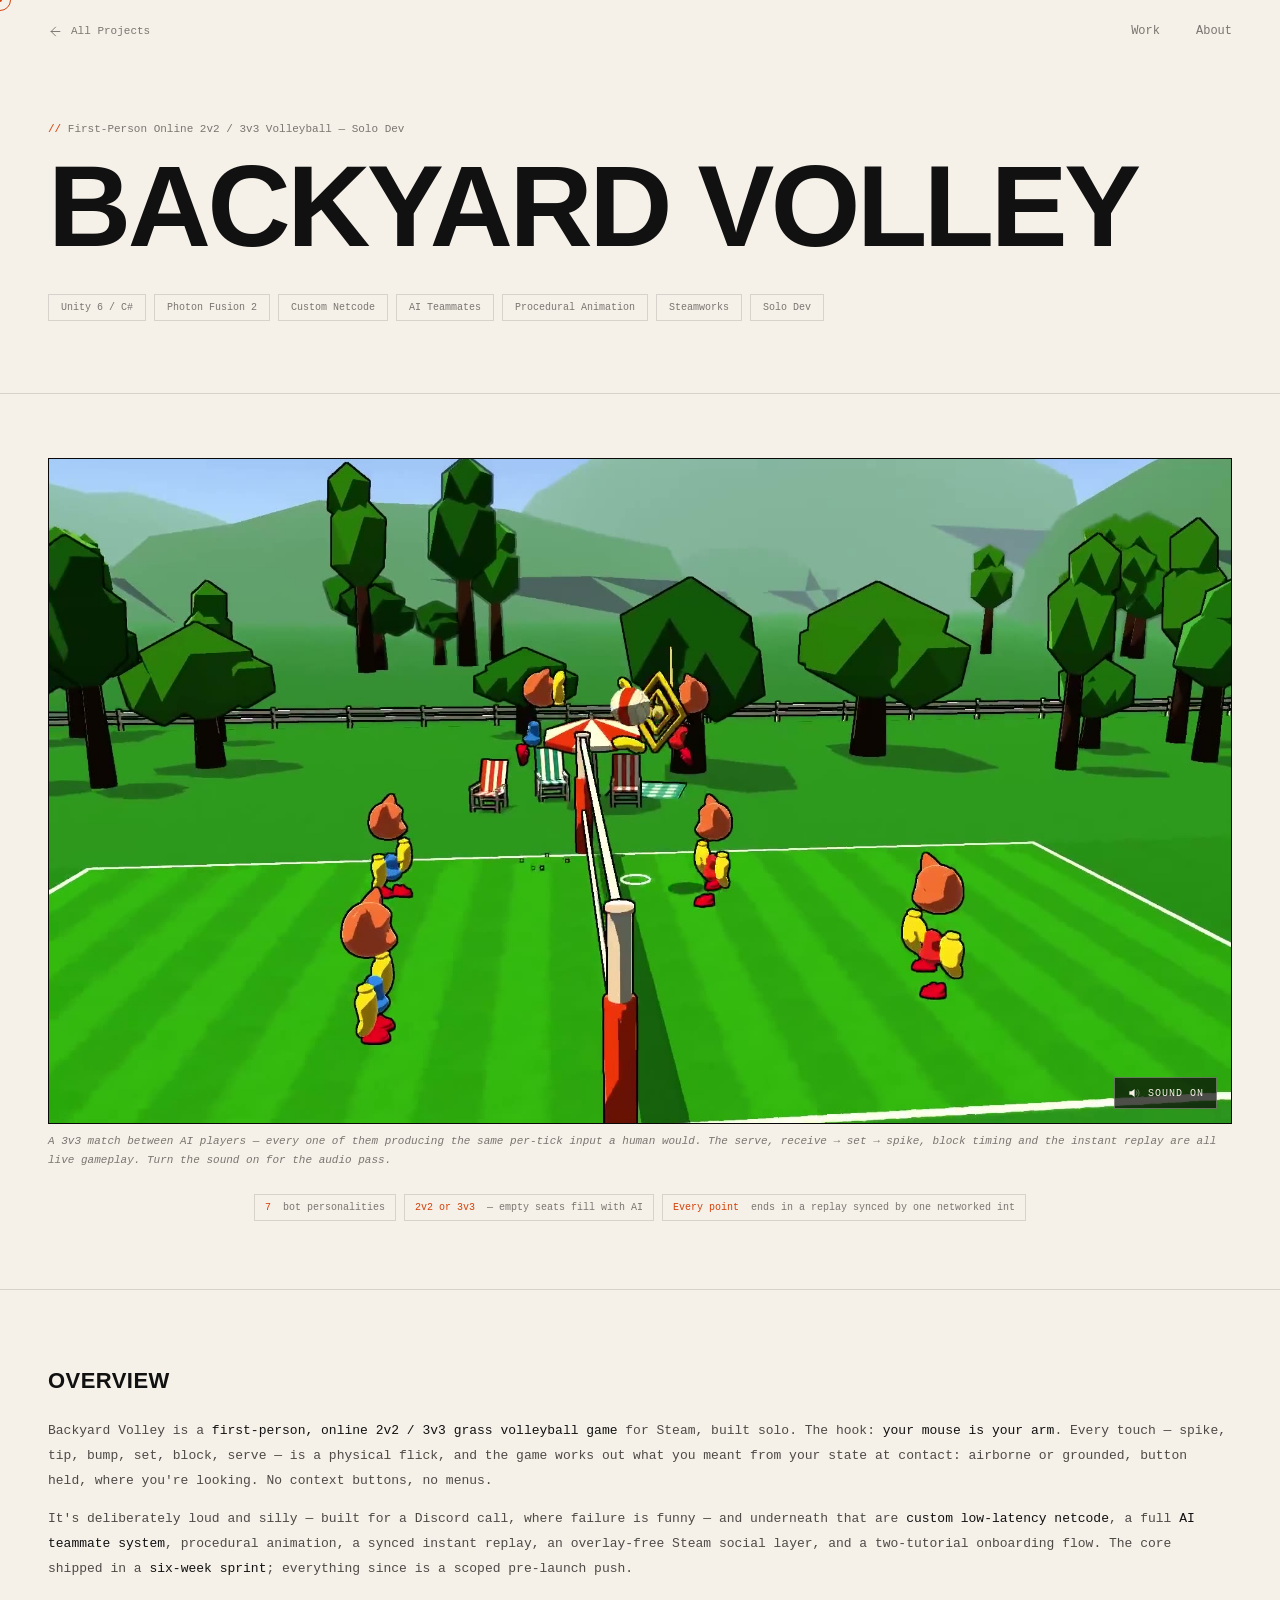
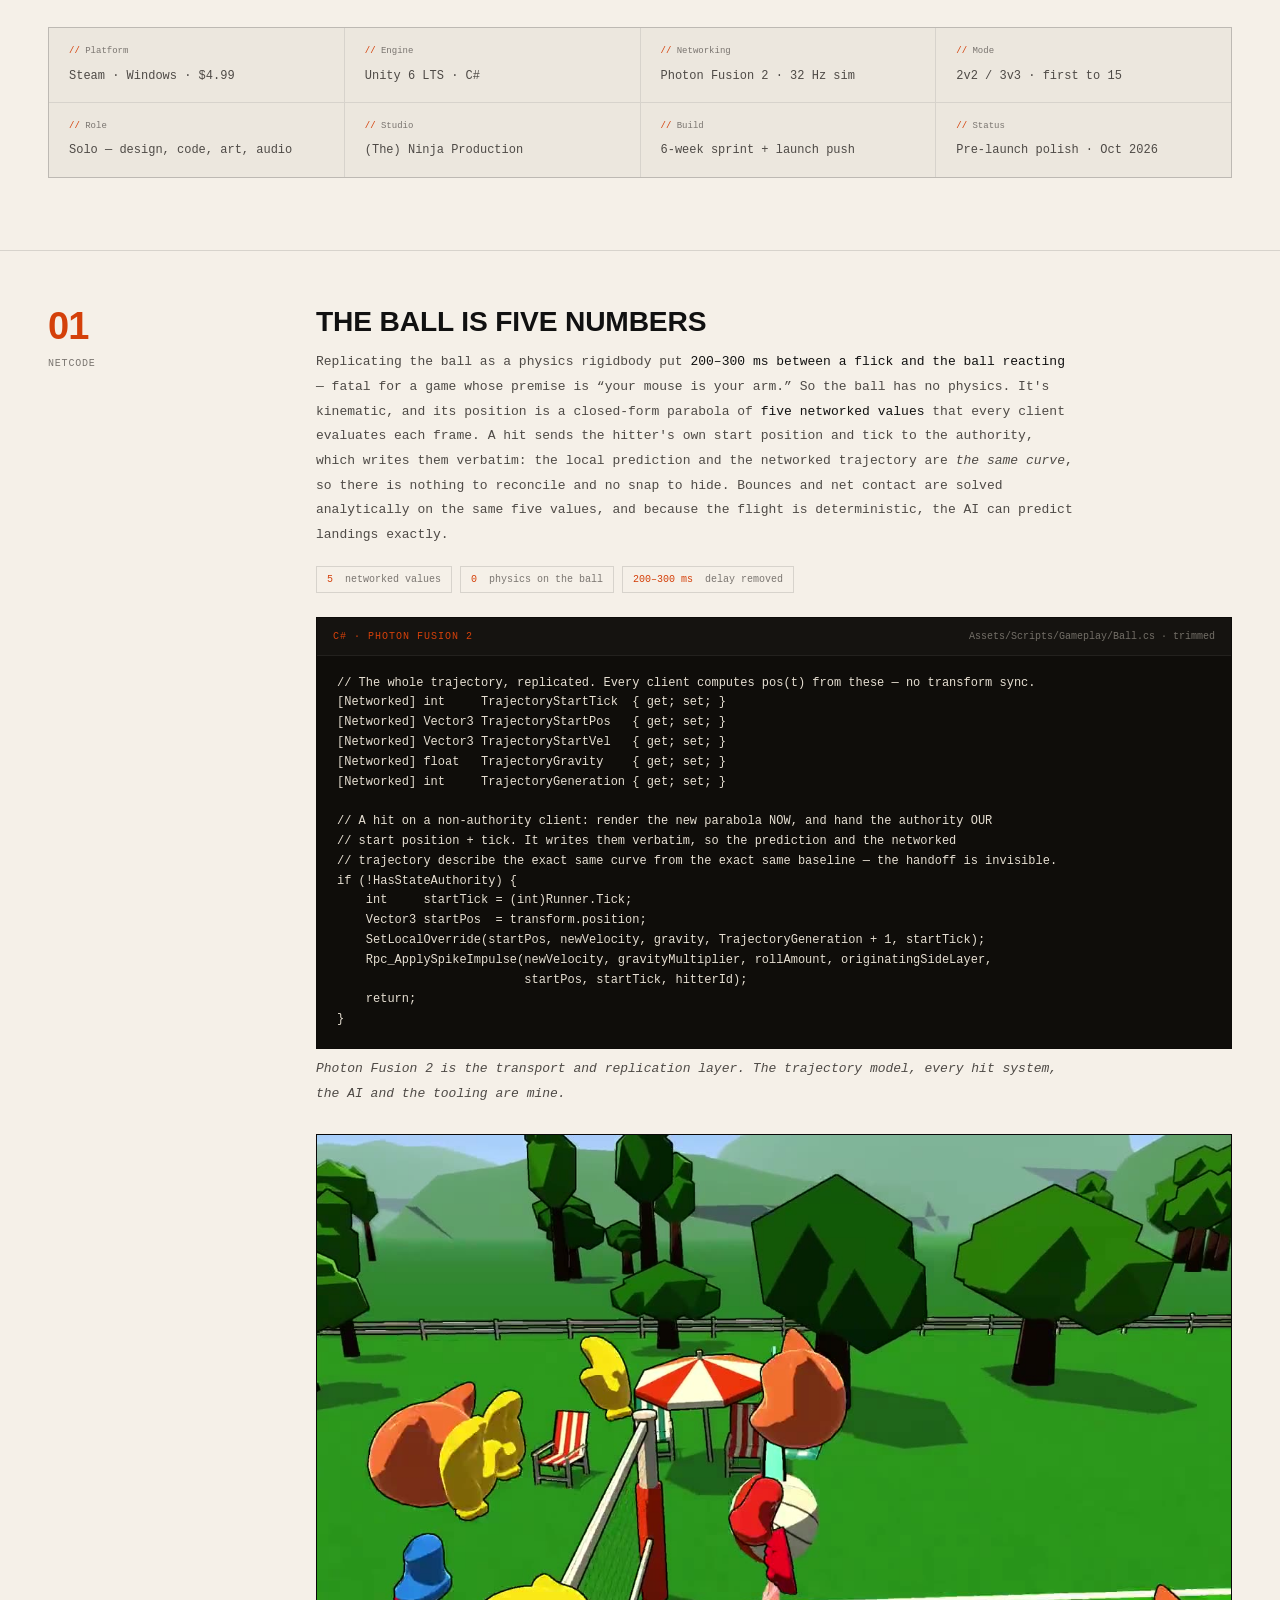
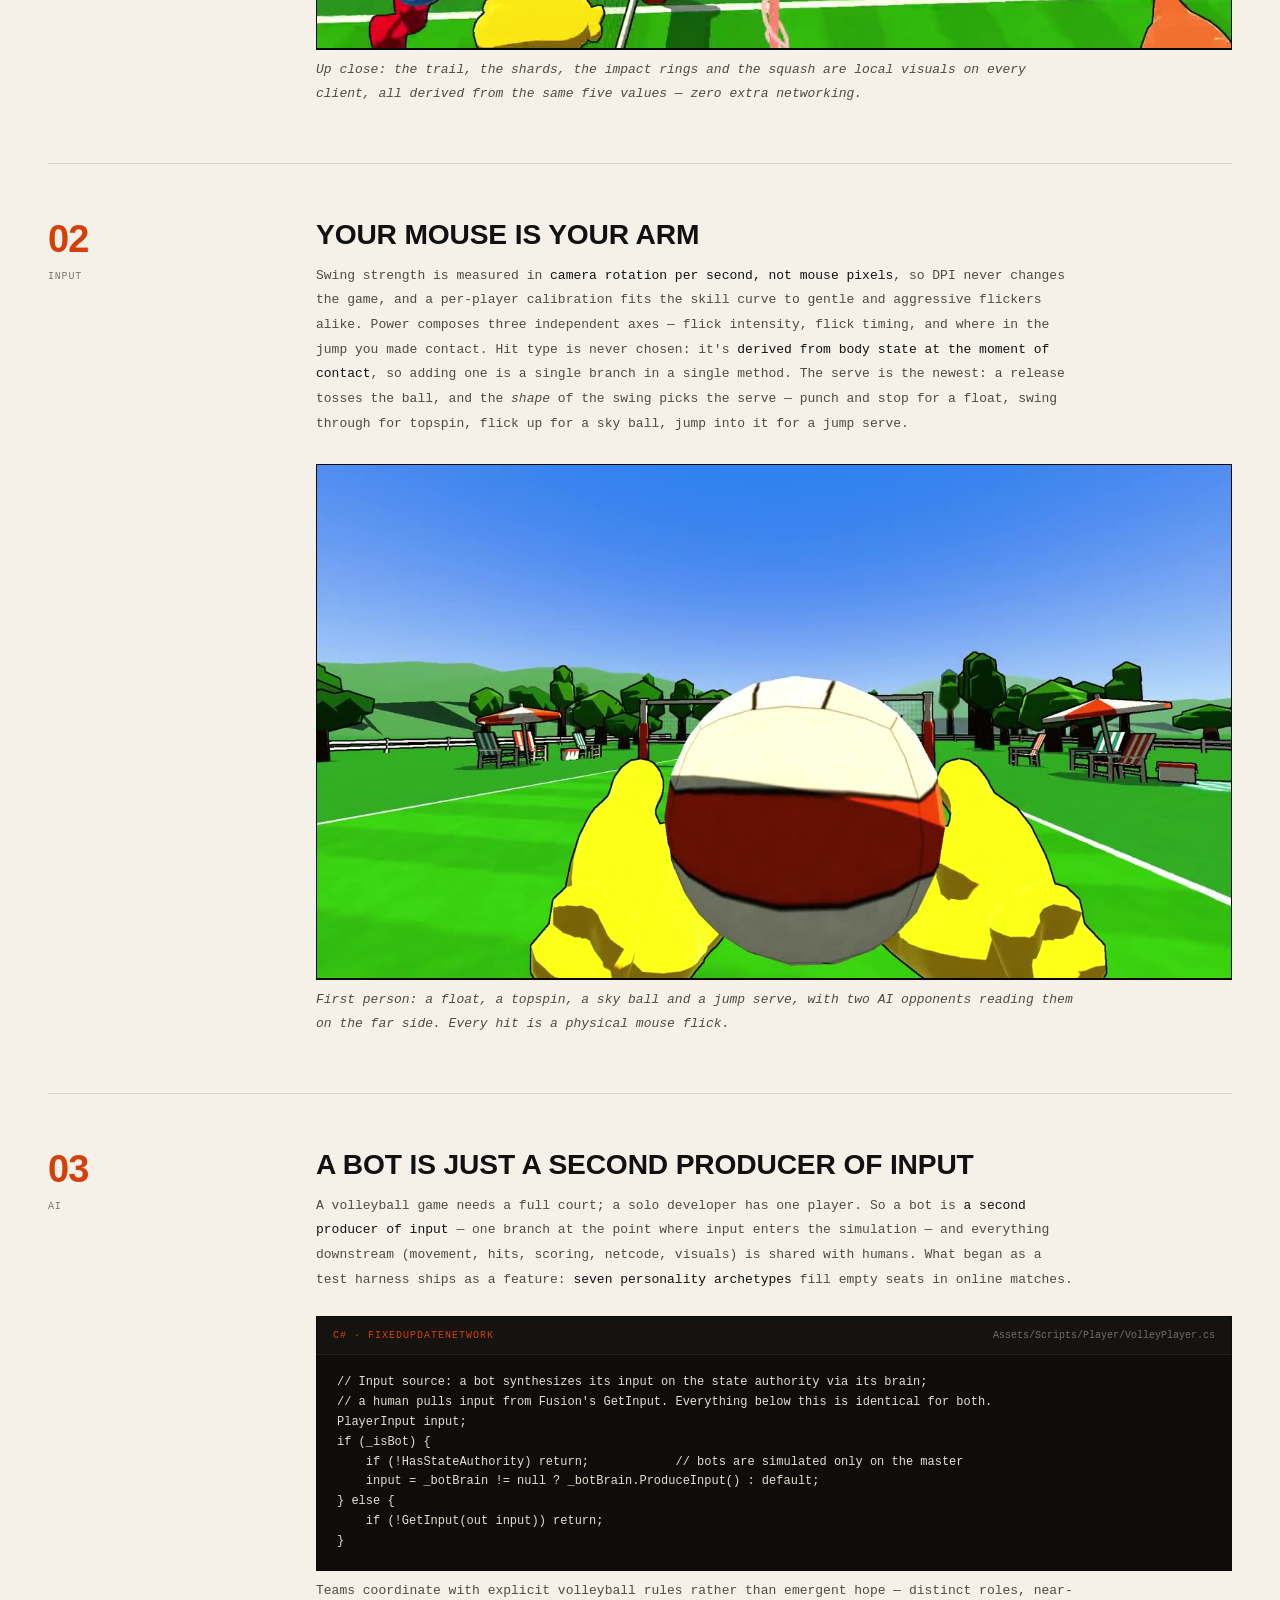
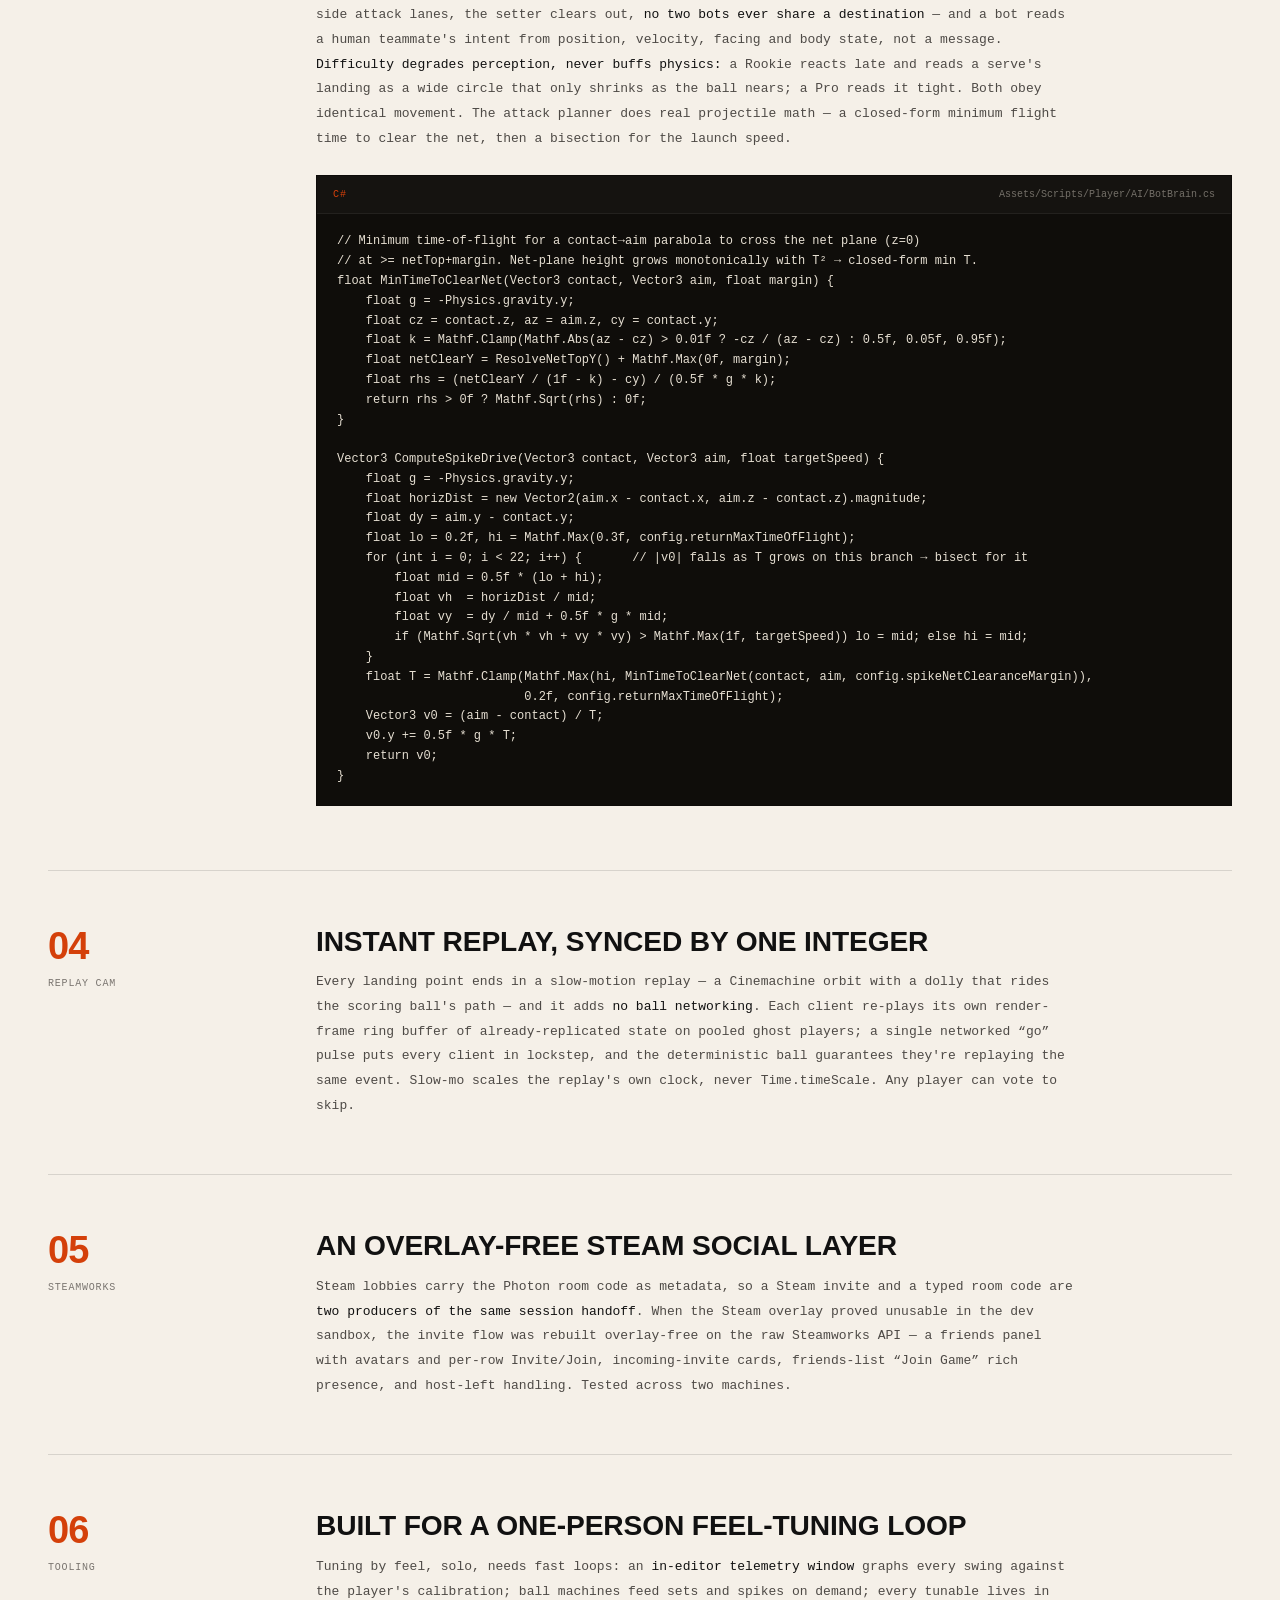
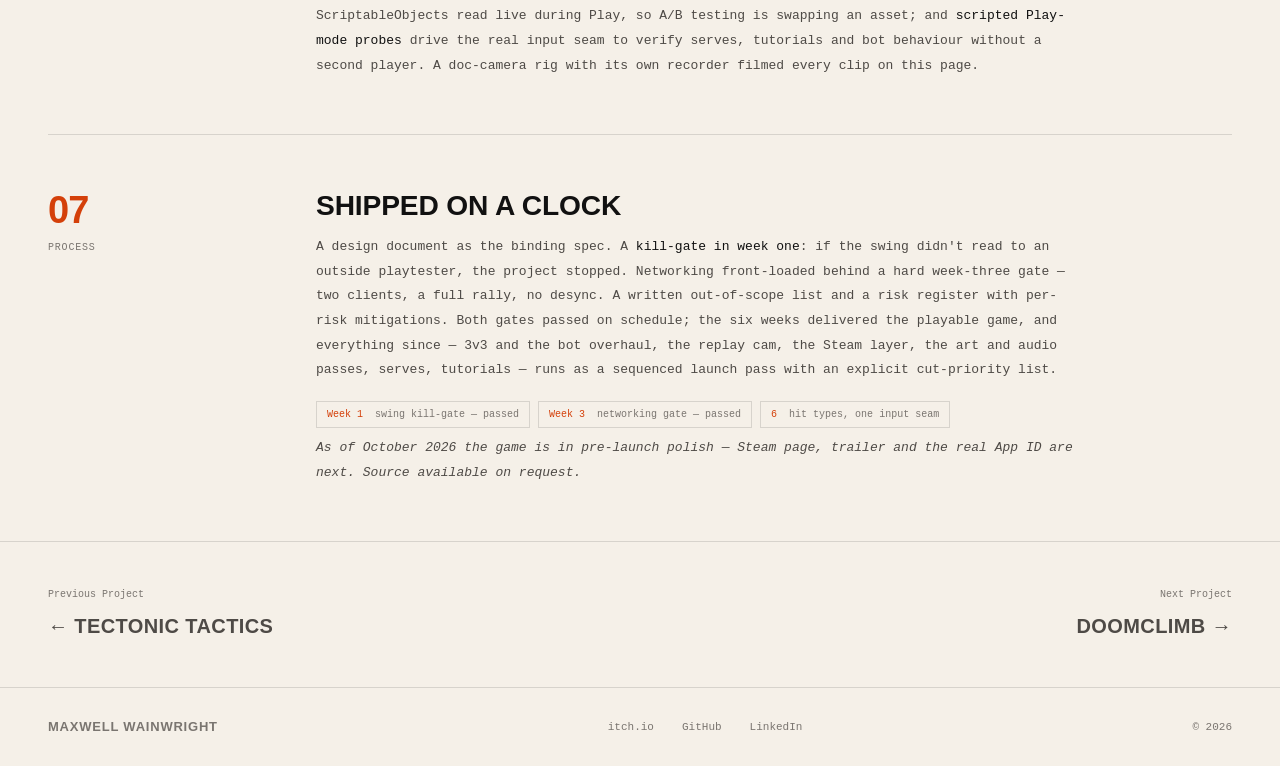
==== commit bfad1119: "Backyard Volley: facts strip under the overview, new landing card image, phone overflow fix - Replac" ====
--- a/projects/backyard-volley.html
+++ b/projects/backyard-volley.html
@@ -69,8 +69,8 @@
     </div>
   </div>
 
-  <!-- Overview + sidebar -->
-  <div class="project-content">
+  <!-- Overview + key facts -->
+  <div class="project-content project-content--stacked">
     <div class="project-main">
       <div class="project-description">
         <h2>Overview</h2>
@@ -89,48 +89,16 @@
       </div>
     </div>
 
-    <aside class="project-sidebar">
-      <div class="sidebar-card">
-        <div class="sidebar-item">
-          <span class="sidebar-label">Platform</span>
-          <span class="sidebar-value">Steam (Windows 64-bit)</span>
-        </div>
-        <div class="sidebar-item">
-          <span class="sidebar-label">Engine</span>
-          <span class="sidebar-value">Unity 6 LTS &middot; C#</span>
-        </div>
-        <div class="sidebar-item">
-          <span class="sidebar-label">Networking</span>
-          <span class="sidebar-value">Photon Fusion 2 (shared) &middot; 32 Hz sim</span>
-        </div>
-        <div class="sidebar-item">
-          <span class="sidebar-label">Mode</span>
-          <span class="sidebar-value">2v2 or 3v3 &middot; first to 15, win by 2</span>
-        </div>
-        <div class="sidebar-divider"></div>
-        <div class="sidebar-item">
-          <span class="sidebar-label">Role</span>
-          <span class="sidebar-value">Solo &mdash; design, code, art, tooling, audio, production</span>
-        </div>
-        <div class="sidebar-item">
-          <span class="sidebar-label">Build</span>
-          <span class="sidebar-value">6-week sprint + launch push</span>
-        </div>
-        <div class="sidebar-item">
-          <span class="sidebar-label">Studio</span>
-          <span class="sidebar-value">(The) Ninja Production</span>
-        </div>
-        <div class="sidebar-divider"></div>
-        <div class="sidebar-item">
-          <span class="sidebar-label">Status</span>
-          <span class="sidebar-value">Pre-launch polish &mdash; October 2026</span>
-        </div>
-        <div class="sidebar-item">
-          <span class="sidebar-label">Price</span>
-          <span class="sidebar-value">$4.99</span>
-        </div>
-      </div>
-    </aside>
+    <dl class="project-facts">
+      <div class="project-fact"><dt class="sidebar-label">Platform</dt><dd class="sidebar-value">Steam &middot; Windows &middot; $4.99</dd></div>
+      <div class="project-fact"><dt class="sidebar-label">Engine</dt><dd class="sidebar-value">Unity 6 LTS &middot; C#</dd></div>
+      <div class="project-fact"><dt class="sidebar-label">Networking</dt><dd class="sidebar-value">Photon Fusion 2 &middot; 32 Hz sim</dd></div>
+      <div class="project-fact"><dt class="sidebar-label">Mode</dt><dd class="sidebar-value">2v2 / 3v3 &middot; first to 15</dd></div>
+      <div class="project-fact"><dt class="sidebar-label">Role</dt><dd class="sidebar-value">Solo &mdash; design, code, art, audio</dd></div>
+      <div class="project-fact"><dt class="sidebar-label">Studio</dt><dd class="sidebar-value">(The) Ninja Production</dd></div>
+      <div class="project-fact"><dt class="sidebar-label">Build</dt><dd class="sidebar-value">6-week sprint + launch push</dd></div>
+      <div class="project-fact"><dt class="sidebar-label">Status</dt><dd class="sidebar-value">Pre-launch polish &middot; Oct 2026</dd></div>
+    </dl>
   </div>
 
   <!-- ============================== -->
--- a/css/style.css
+++ b/css/style.css
@@ -488,7 +488,7 @@
 
 .card-volley {
   background-color: #0a1f12;
-  background-image: url('../assets/volley/clip-bots-rally-poster.jpg');
+  background-image: url('../assets/volley/card.jpg');
   background-size: cover;
   background-position: center;
 }
@@ -950,6 +950,42 @@
   color: var(--text-muted);
 }
 
+/* Stacked overview: full-width text + a key-facts grid underneath (no tall sidebar beside short copy) */
+.project-content--stacked {
+  grid-template-columns: 1fr;
+  gap: 32px;
+}
+
+.project-facts {
+  display: grid;
+  grid-template-columns: repeat(4, minmax(0, 1fr));
+  gap: 1px;                         /* hairline dividers: the grid background shows through the gaps */
+  margin: 0;
+  background: var(--border);
+  border: 1px solid var(--border);
+}
+
+.project-fact {
+  display: flex;
+  flex-direction: column;
+  gap: 6px;
+  padding: 16px 20px;
+  background: var(--bg-card);
+}
+
+.project-fact dt,
+.project-fact dd {
+  margin: 0;
+}
+
+@media (max-width: 900px) {
+  .project-facts { grid-template-columns: repeat(2, minmax(0, 1fr)); }
+}
+
+@media (max-width: 420px) {
+  .project-fact { padding: 14px 14px; }
+}
+
 .sidebar-label::before {
   content: '// ';
   color: var(--accent);
@@ -1228,9 +1264,15 @@
   padding: 56px 0;
   border-bottom: 1px solid var(--border);
   display: grid;
-  grid-template-columns: 220px 1fr;
+  grid-template-columns: 220px minmax(0, 1fr);
   gap: 48px;
   align-items: start;
+}
+
+/* Grid items default to min-width:auto, so a code block's long lines set the column's minimum and push the
+   whole section wider than a phone screen. Let the column shrink; the <pre> scrolls sideways instead. */
+.deepdive-body {
+  min-width: 0;
 }
 
 .deepdive-block:last-child {
@@ -1420,7 +1462,7 @@
 
 @media (max-width: 900px) {
   .deepdive-block {
-    grid-template-columns: 1fr;
+    grid-template-columns: minmax(0, 1fr);
     gap: 18px;
   }
   .deepdive-meta {
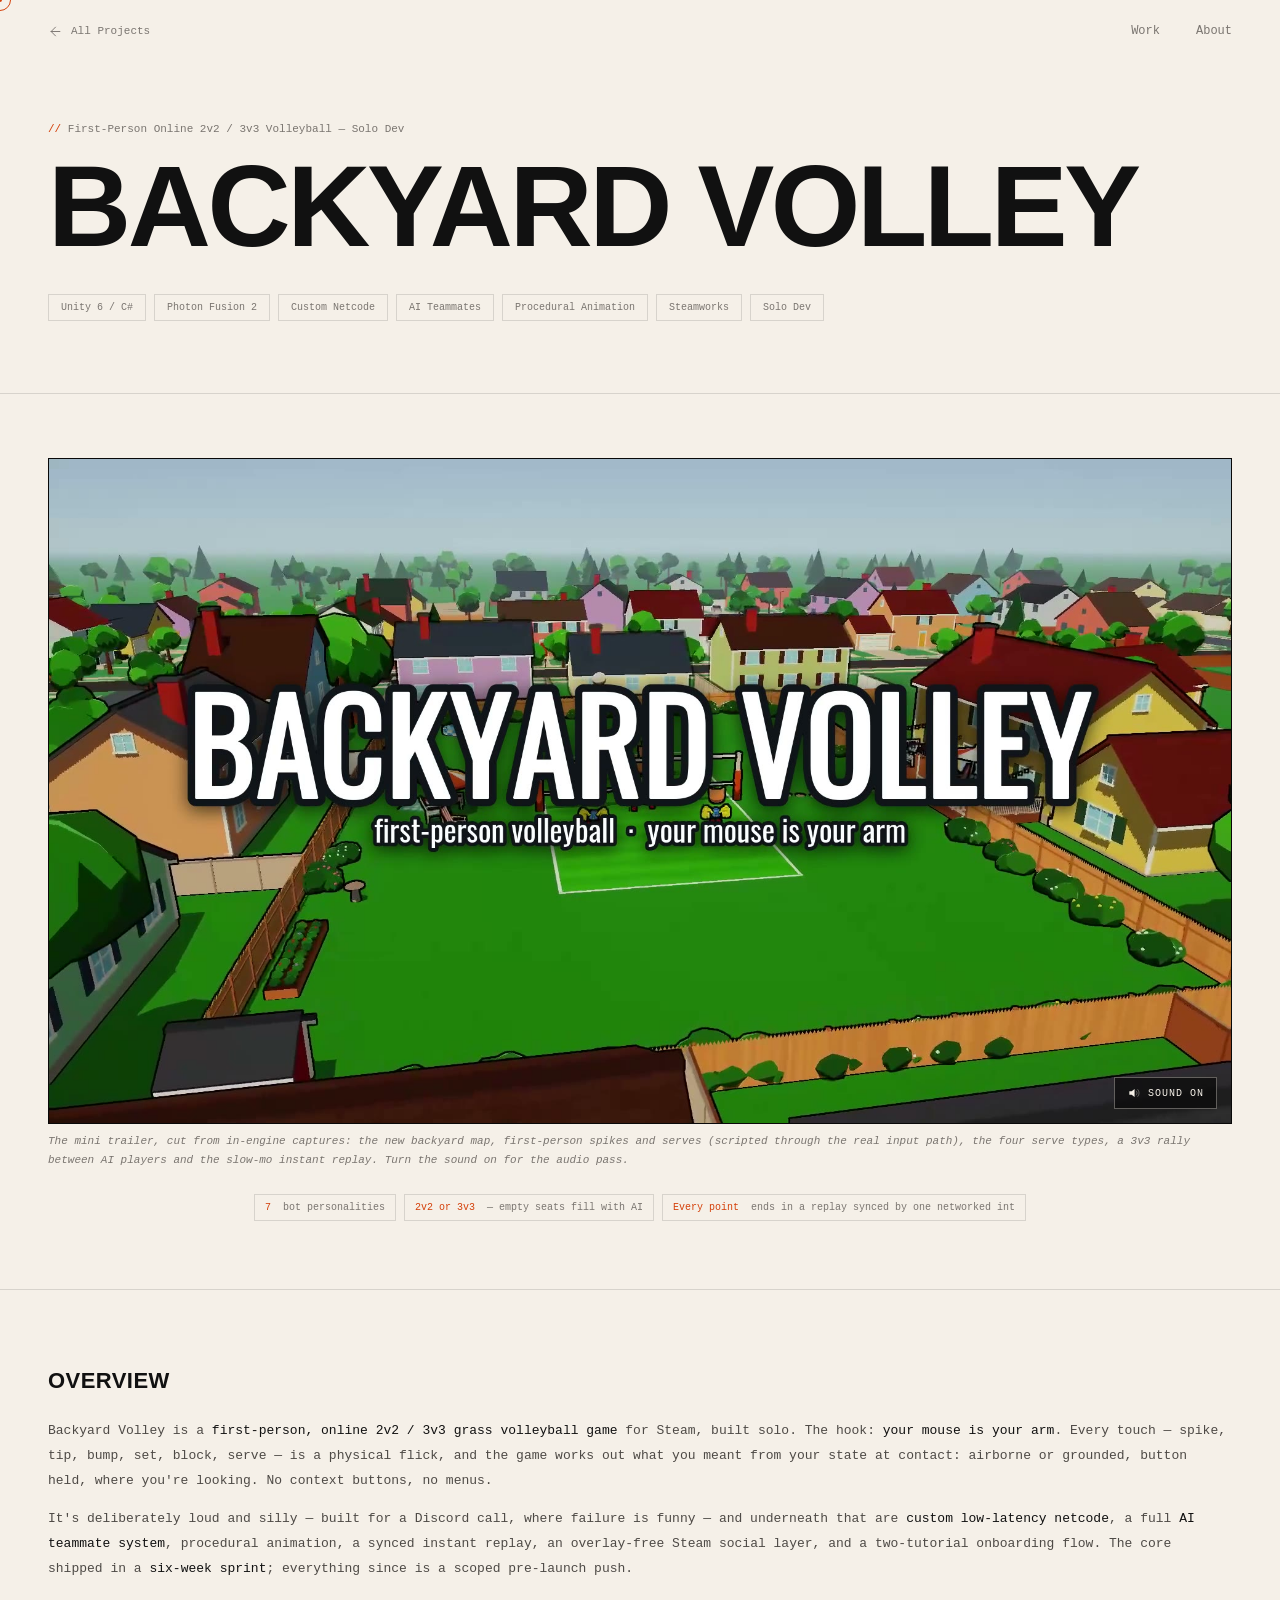
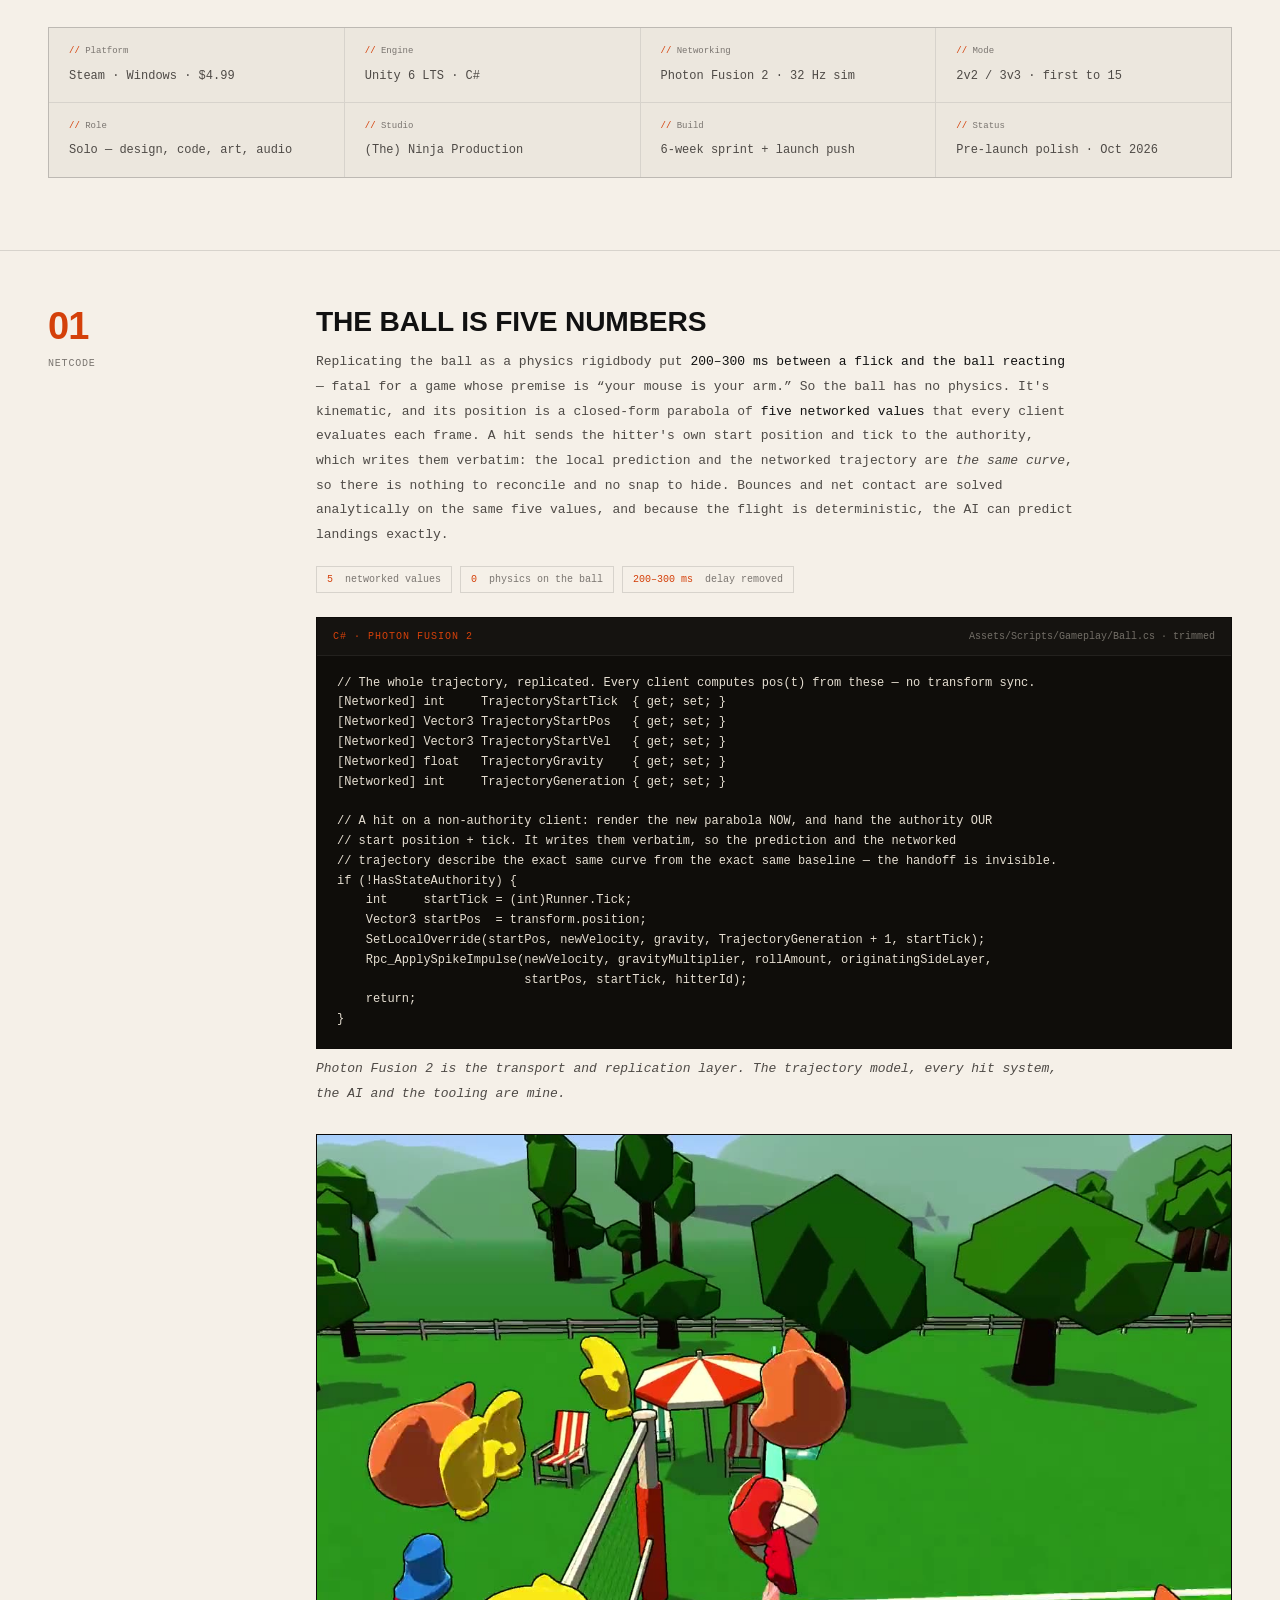
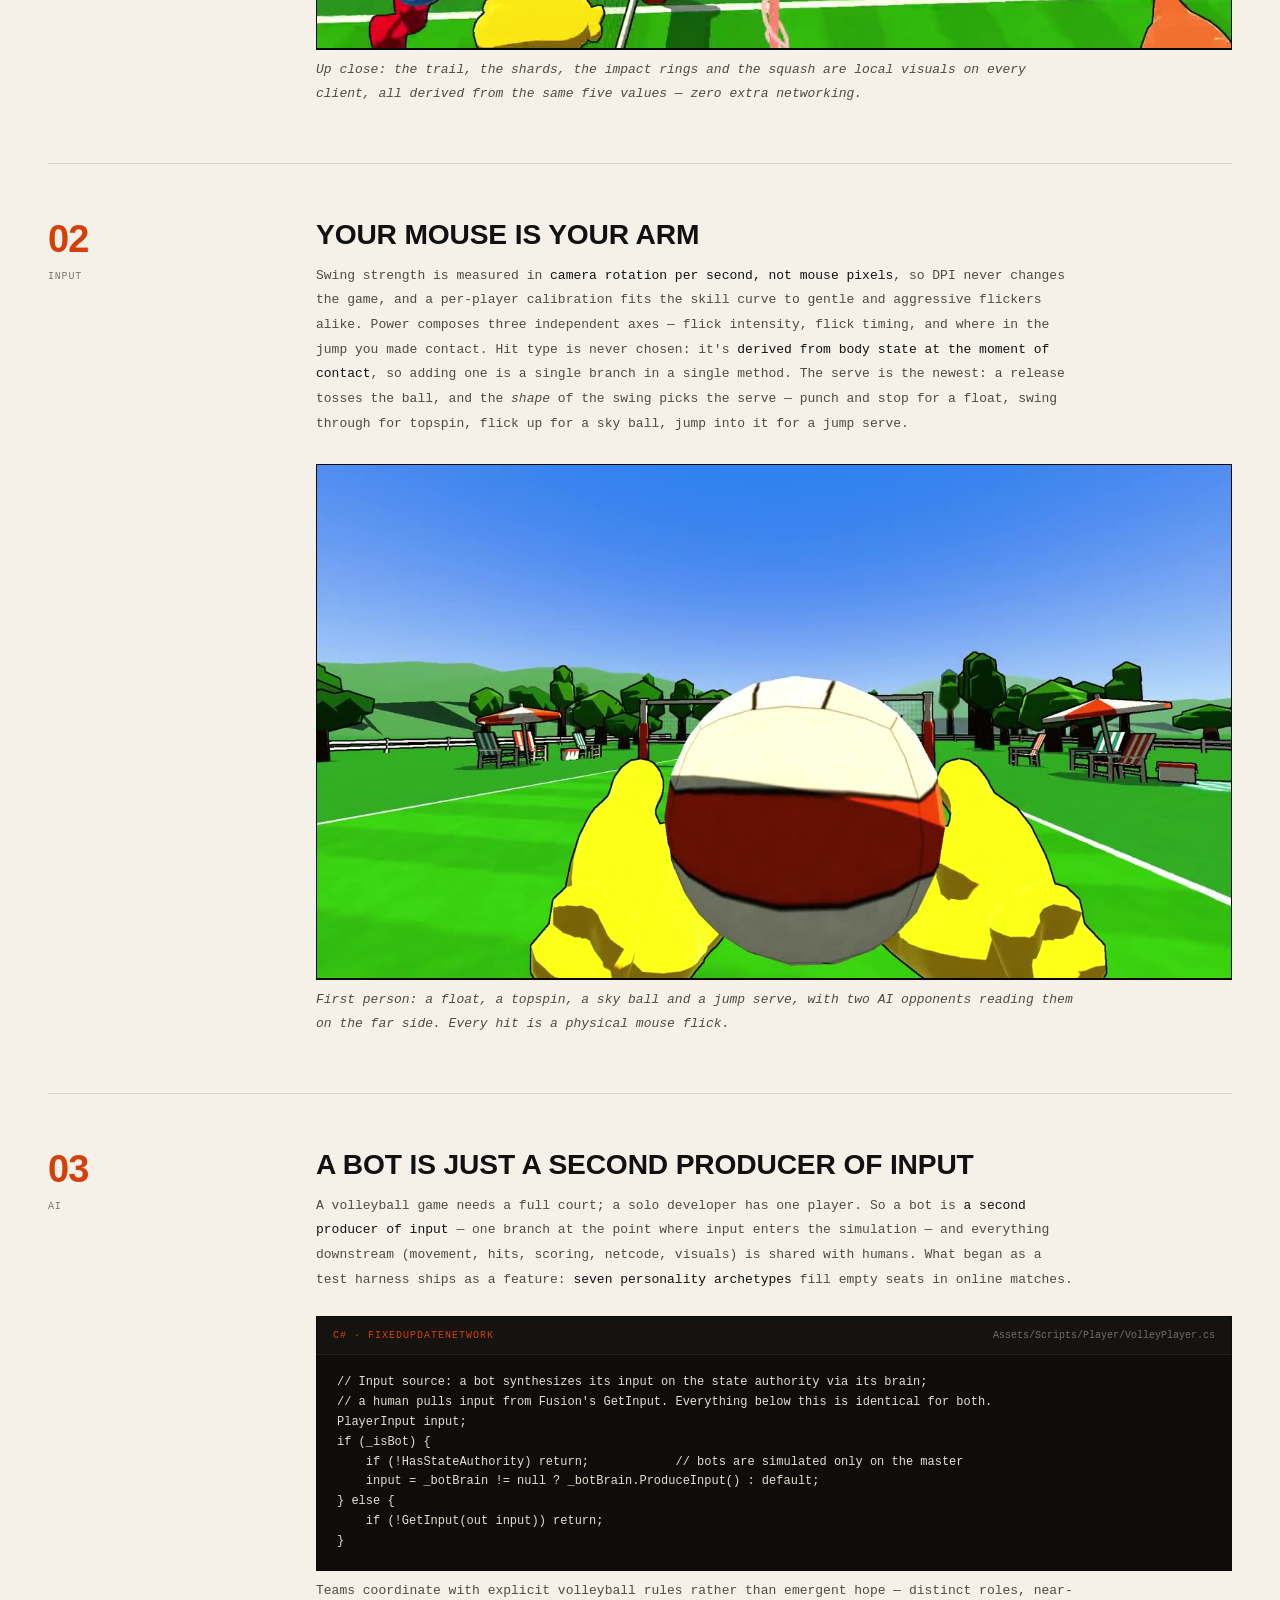
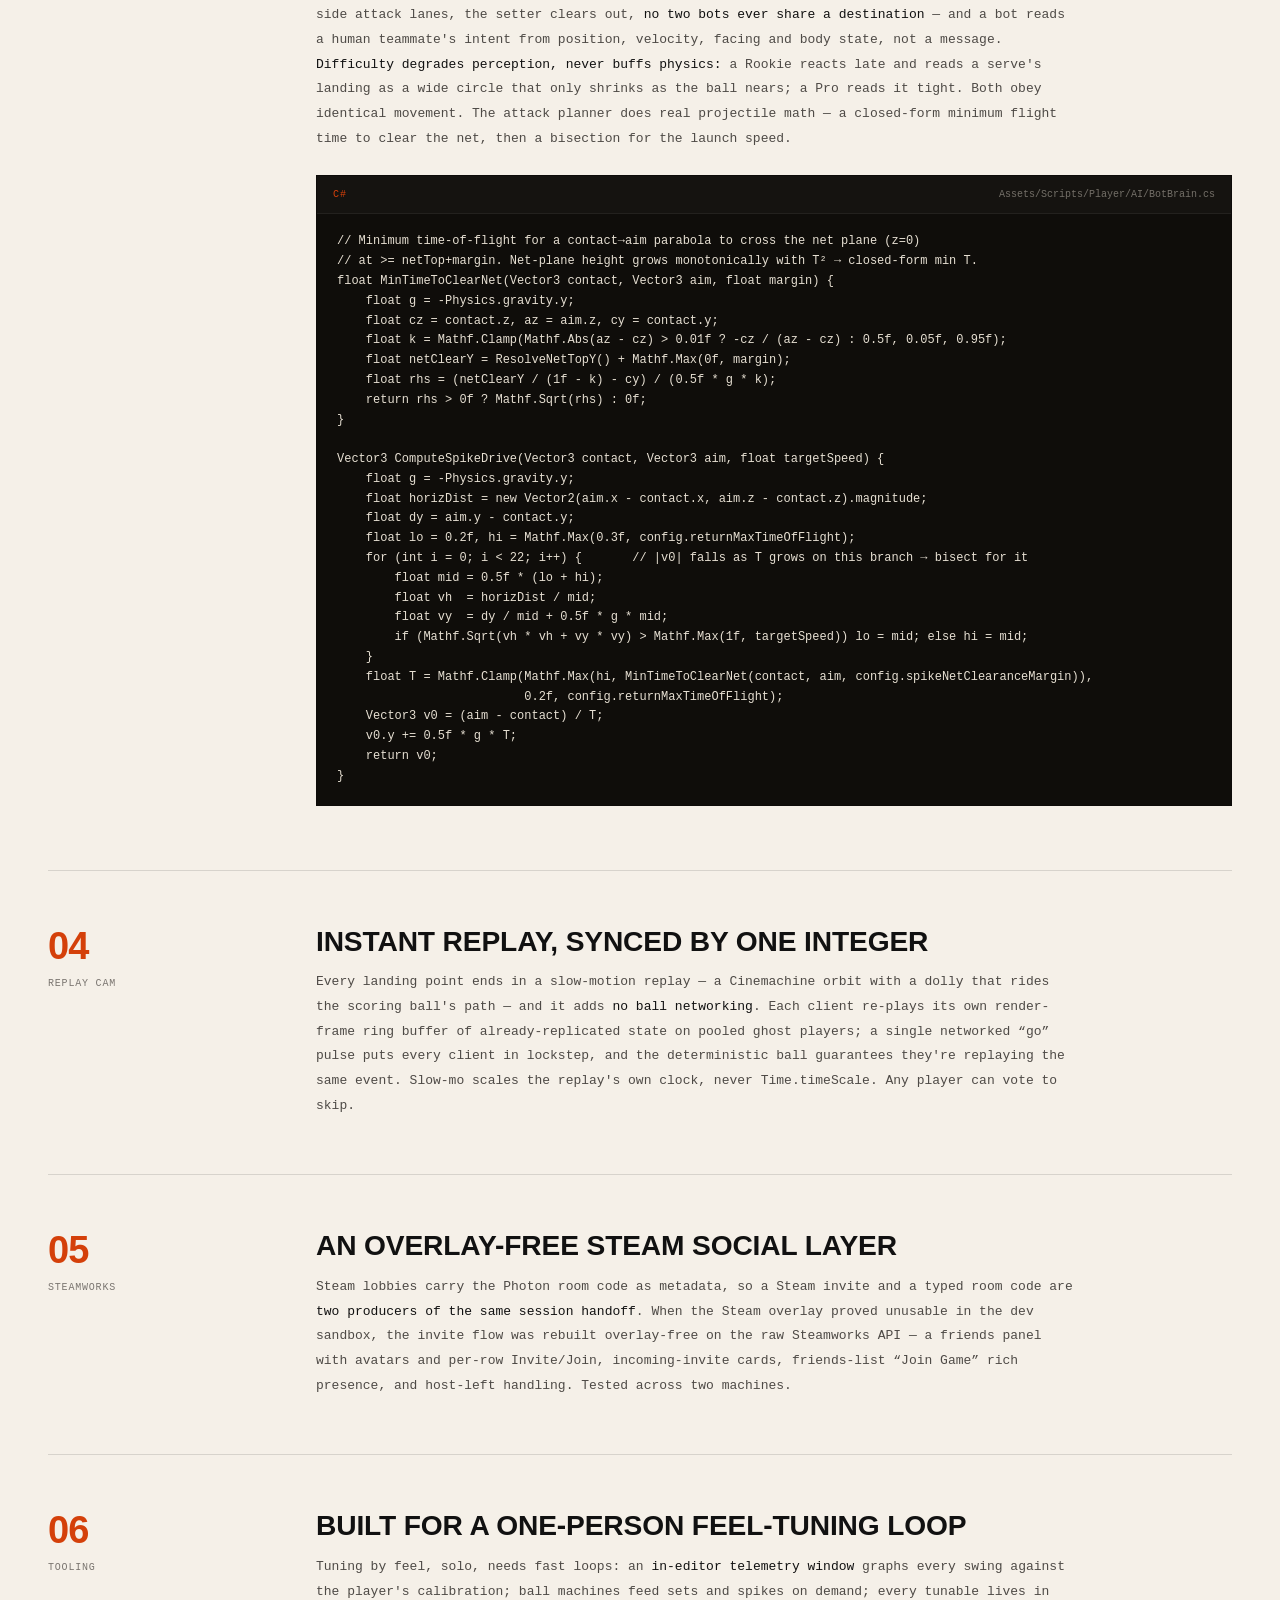
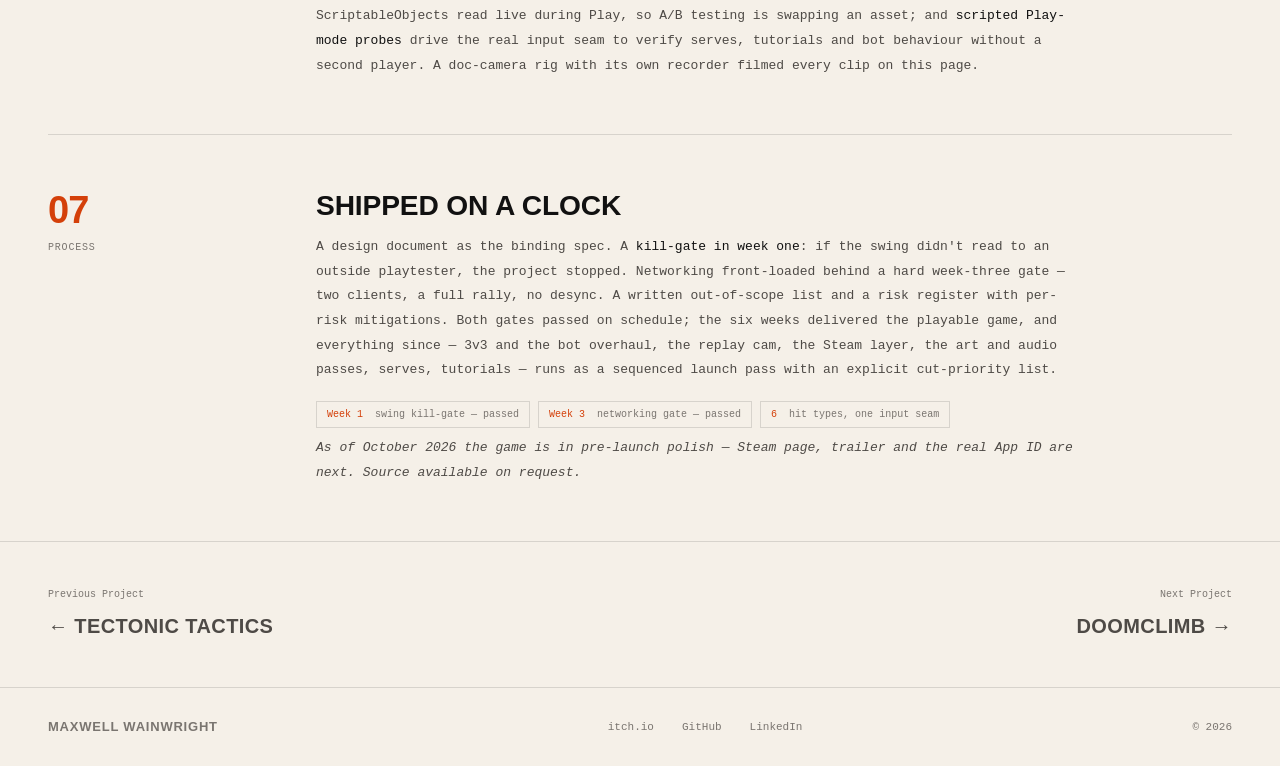
==== commit e18b55c8: "Backyard Volley page: hero video is now the mini trailer (backyard map, first-person spikes and serv" ====
--- a/projects/backyard-volley.html
+++ b/projects/backyard-volley.html
@@ -45,12 +45,12 @@
     </div>
   </div>
 
-  <!-- Hero gameplay video: 3v3 AI-vs-AI match, with sound -->
+  <!-- Hero video: the mini trailer (in-engine captures), with sound -->
   <div class="project-media">
     <div class="media-container">
       <video id="heroVideo"
-        src="../assets/volley/hero-3v3.mp4"
-        poster="../assets/volley/hero-3v3-poster.jpg"
+        src="../assets/volley/trailer.mp4"
+        poster="../assets/volley/trailer-poster.jpg"
         autoplay muted loop playsinline preload="metadata">
       </video>
       <button class="media-sound" id="heroSound" type="button" aria-pressed="false" aria-label="Turn sound on">
@@ -61,7 +61,7 @@
         <span>Sound on</span>
       </button>
     </div>
-    <p class="code-caption">A 3v3 match between AI players &mdash; every one of them producing the same per-tick input a human would. The serve, receive &rarr; set &rarr; spike, block timing and the instant replay are all live gameplay. Turn the sound on for the audio pass.</p>
+    <p class="code-caption">The mini trailer, cut from in-engine captures: the new backyard map, first-person spikes and serves (scripted through the real input path), the four serve types, a 3v3 rally between AI players and the slow-mo instant replay. Turn the sound on for the audio pass.</p>
     <div class="deepdive-stats" style="justify-content: center;">
       <span class="deepdive-stat"><strong>7</strong> bot personalities</span>
       <span class="deepdive-stat"><strong>2v2 or 3v3</strong> &mdash; empty seats fill with AI</span>
--- a/css/style.css
+++ b/css/style.css
@@ -493,6 +493,13 @@
   background-position: center;
 }
 
+.card-bigwave {
+  background-color: #1d5fa8;
+  background-image: url('../assets/bigwaveday/card.jpg');
+  background-size: cover;
+  background-position: center;
+}
+
 /* ==========================================
    About Section
    ========================================== */
@@ -1537,3 +1544,71 @@
 .media-sound .snd-wave { opacity: 0.35; transition: opacity 0.15s; }
 .media-sound.is-on { border-color: var(--accent); color: var(--accent); }
 .media-sound.is-on .snd-wave { opacity: 1; }
+
+/* ==========================================
+   Playable build embed (project pages)
+   ========================================== */
+.game-play {
+  position: absolute;
+  z-index: 2;
+  display: inline-flex;
+  align-items: center;
+  gap: 10px;
+  padding: 14px 26px;
+  font-family: var(--font-body);
+  font-size: 11px;
+  font-weight: 500;
+  letter-spacing: 0.12em;
+  text-transform: uppercase;
+  color: #f5f0e8;
+  background: rgba(10, 10, 10, 0.72);
+  border: 1px solid rgba(245, 240, 232, 0.35);
+  border-radius: 0;
+  cursor: pointer;
+  transition: background 0.15s, border-color 0.15s, color 0.15s;
+}
+
+.game-play:hover,
+.game-play:focus-visible {
+  background: rgba(10, 10, 10, 0.88);
+  border-color: var(--accent);
+  color: var(--accent);
+  outline: none;
+}
+
+.game-embed.is-playing .game-poster,
+.game-embed.is-playing .game-play { display: none; }
+.game-embed iframe { background: #000; }
+
+/* The game frame draws its own pointer; the site's cursor ring steps aside while over it. */
+body.cursor-off .cursor,
+body.cursor-off .cursor-dot { opacity: 0; }
+
+.project-links {
+  display: flex;
+  flex-wrap: wrap;
+  gap: 10px 28px;
+  margin: -8px 0 6px;
+}
+
+.project-links a,
+.project-links button {
+  font-family: var(--font-body);
+  font-size: 11px;
+  font-weight: 400;
+  color: var(--accent);
+  background: none;
+  border: none;
+  padding: 0;
+  transition: opacity 0.2s ease;
+}
+
+.project-links a:hover,
+.project-links button:hover { opacity: 0.65; }
+.project-links [hidden] { display: none; }
+
+.code-caption a { color: var(--accent); }
+
+/* Screenshot strip inside a deep-dive section */
+.deepdive-shots { margin: 24px 0 8px; }
+
